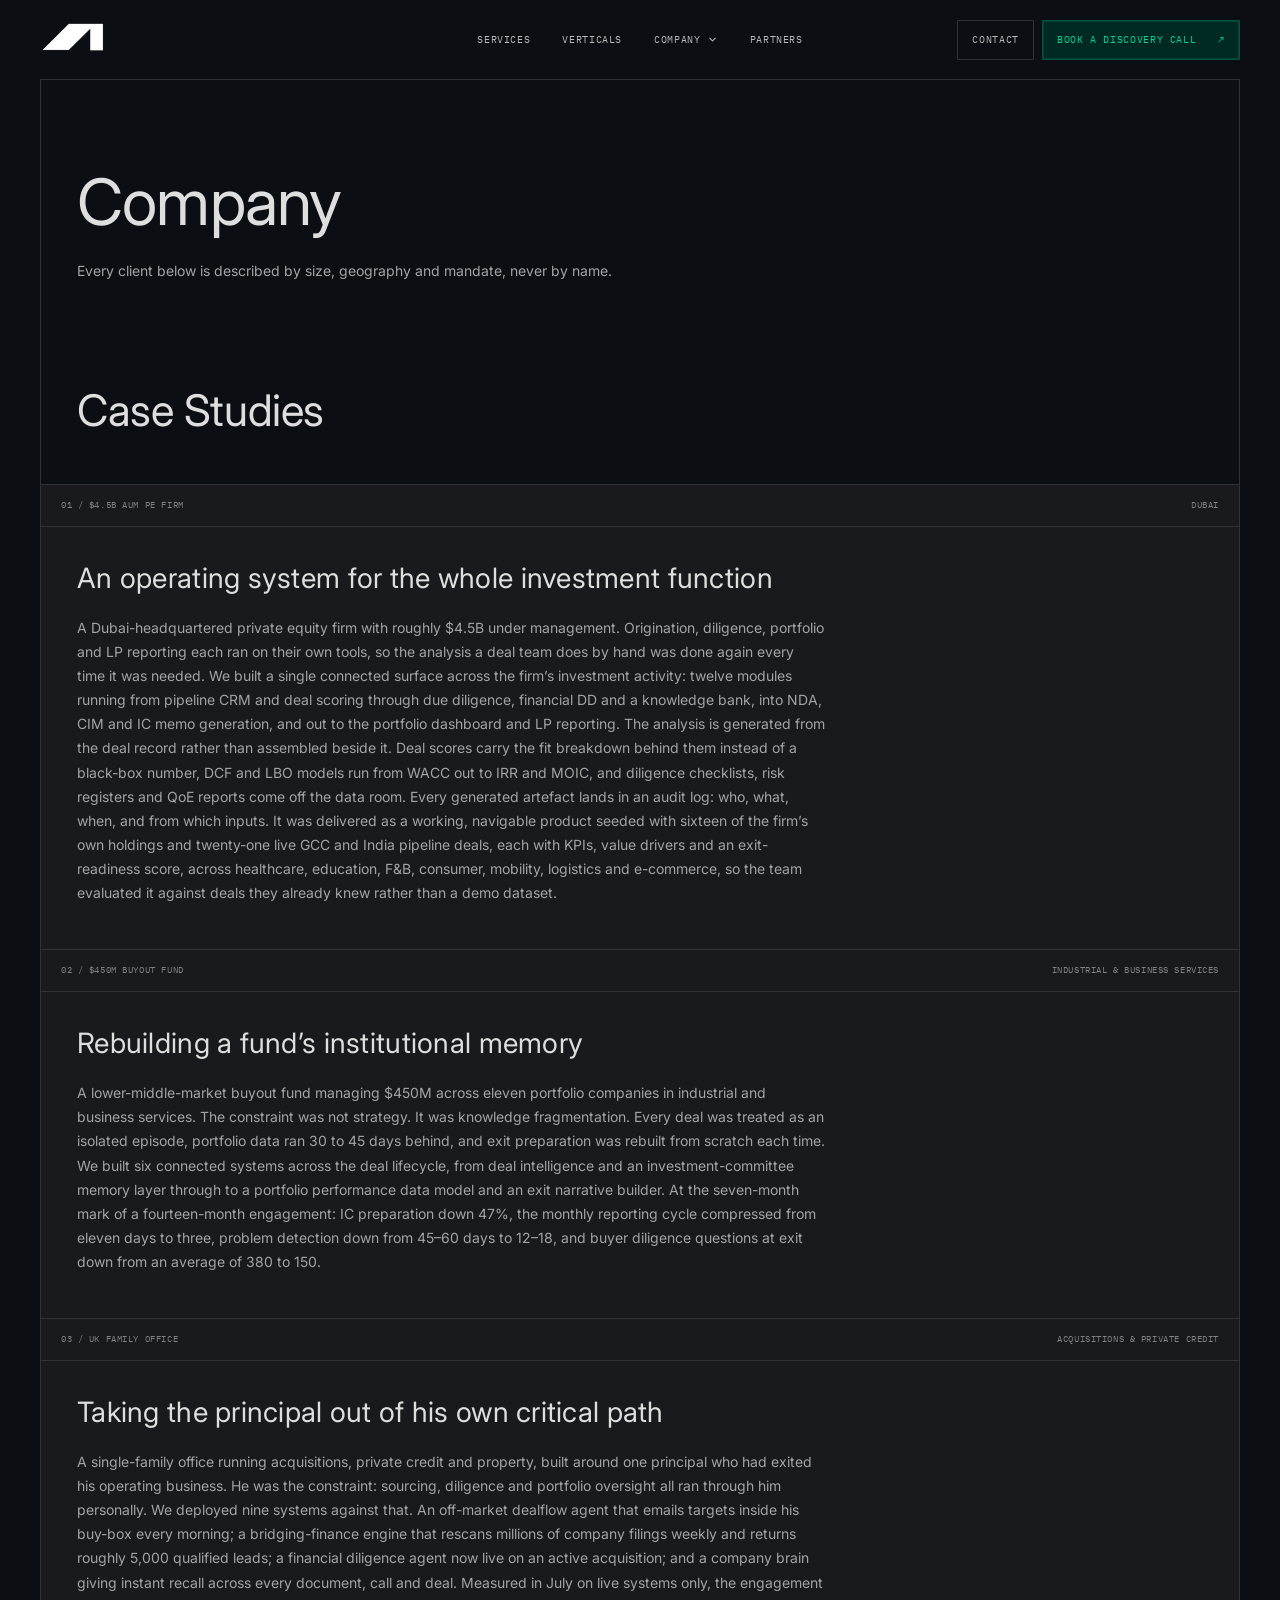
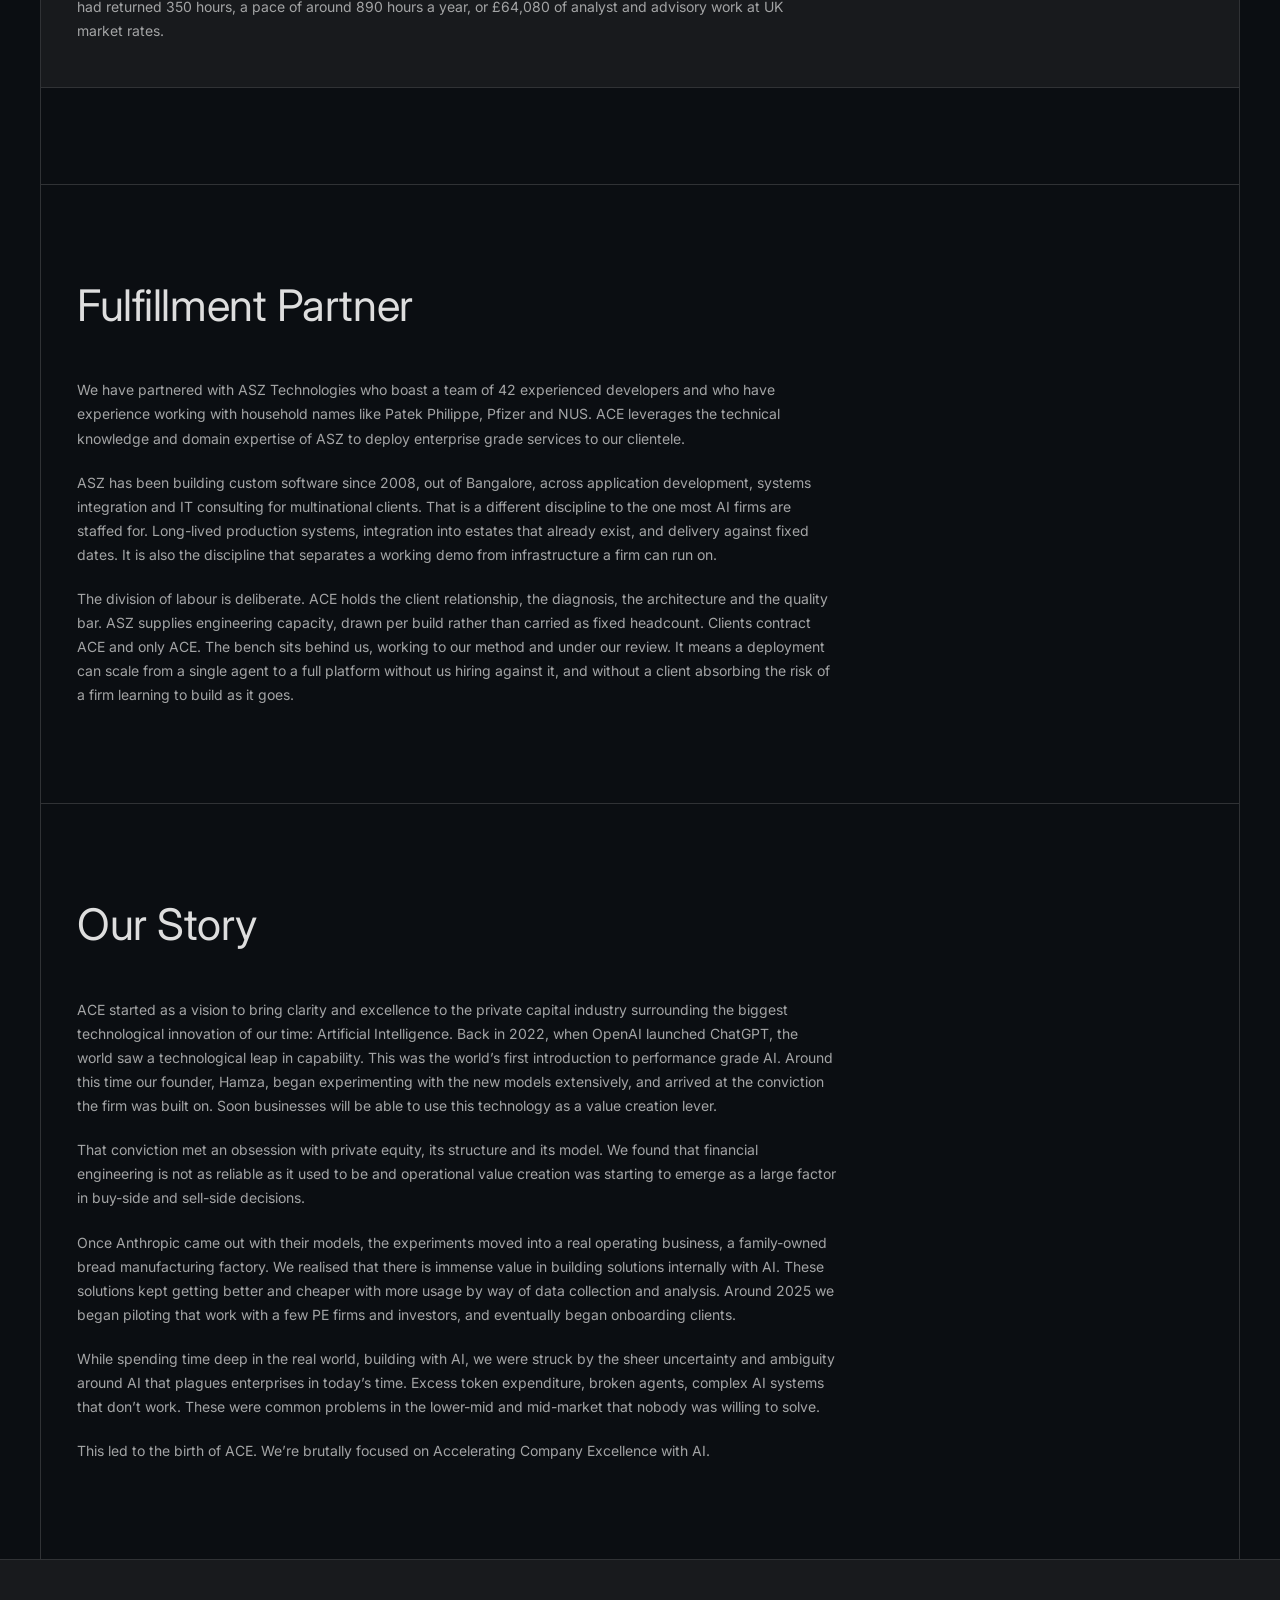
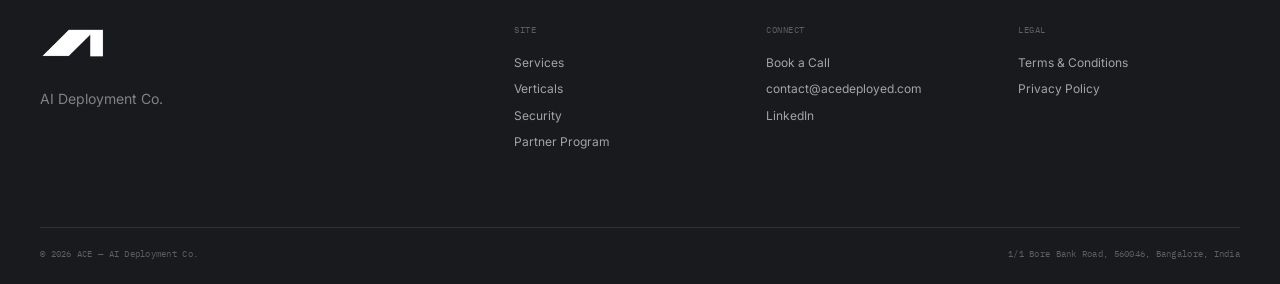
==== company.html @ 135fe87d "Bring Company, Partners and the legal pages onto this site The Company dropdown and the footer were " ====
<!doctype html>
<html lang="en">
<head>
  <meta charset="UTF-8"><meta name="viewport" content="width=device-width,initial-scale=1">
  <meta name="theme-color" content="#0b0e12">
  <meta name="description" content="Case studies, our fulfillment partner and the story behind ACE.">
  <link rel="canonical" href="https://ace-rebrand.vercel.app/company">
  <link rel="icon" href="assets/favicon.png" sizes="any" type="image/png">
  <link rel="apple-touch-icon" href="assets/apple-touch-icon.png">
  <meta property="og:type" content="website">
  <meta property="og:site_name" content="ACE">
  <meta property="og:url" content="https://ace-rebrand.vercel.app/company">
  <meta property="og:title" content="Company &mdash; ACE">
  <meta property="og:description" content="Case studies, our fulfillment partner and the story behind ACE.">
  <meta property="og:image" content="https://ace-rebrand.vercel.app/assets/og-cover.png">
  <meta property="og:image:width" content="1200"><meta property="og:image:height" content="630">
  <meta name="twitter:card" content="summary_large_image">
  <meta name="twitter:title" content="Company &mdash; ACE"><meta name="twitter:description" content="Case studies, our fulfillment partner and the story behind ACE.">
  <meta name="twitter:image" content="https://ace-rebrand.vercel.app/assets/og-cover.png">
  <title>Company &mdash; ACE</title>
  <link rel="preconnect" href="https://fonts.googleapis.com"><link rel="preconnect" href="https://fonts.gstatic.com" crossorigin>
  <link href="https://fonts.googleapis.com/css2?family=IBM+Plex+Mono:wght@400&amp;family=Inter:wght@400&amp;display=swap" rel="stylesheet">
  <link rel="stylesheet" href="styles.css"><script src="script.js" defer></script>
</head>
<body>
  <a class="skip-link" href="#main">Skip to content</a>
  <header class="site-header shell">
    <a class="brand" href="/" aria-label="ACE home"><img src="assets/ace-white-logomark.png" alt=""></a>
    <nav class="desktop-nav" aria-label="Primary navigation">
      <a href="/#services">Services</a>
      <a href="/#verticals">Verticals</a>
      <div class="nav-group">
        <a class="nav-trigger" href="company">Company <svg viewBox="0 0 24 24" fill="none" stroke="currentColor" stroke-width="2.2" stroke-linecap="round" stroke-linejoin="round" aria-hidden="true"><path d="m6 9 6 6 6-6"/></svg></a>
        <div class="nav-panel"><div class="nav-panel-inner">
          <a href="company#case-studies">Case Studies</a>
          <a href="company#fulfillment-partner">Fulfillment Partner</a>
          <a href="company#our-story">Our Story</a>
        </div></div>
      </div>
      <a href="partners">Partners</a>
    </nav>
    <div class="header-actions">
      <a class="button button-outline header-secondary" href="mailto:contact@acedeployed.com">Contact</a>
      <a class="button button-primary header-cta" href="https://cal.com/acedeployed/ace-discovery">Book a Discovery Call <span aria-hidden="true">&#8599;</span></a>
      <button class="menu-button" type="button" aria-expanded="false" aria-controls="mobile-menu"><span class="sr-only">Open menu</span><i></i><i></i></button>
    </div>
    <div class="mobile-menu" id="mobile-menu" hidden>
      <nav aria-label="Mobile navigation">
        <a href="/#services"><span>01</span>Services</a>
        <a href="/#verticals"><span>02</span>Verticals</a>
        <a href="company#case-studies"><span>03</span>Case Studies</a>
        <a href="partners"><span>04</span>Fulfillment Partner</a>
        <a href="company#our-story"><span>05</span>Our Story</a>
        <a href="partners"><span>06</span>Partners</a>
      </nav>
      <a class="button button-primary" href="https://cal.com/acedeployed/ace-discovery">Book a Discovery Call <span aria-hidden="true">&#8599;</span></a>
    </div>
  </header>

  <main id="main">
    <div class="page-head shell">
      <h1>Company</h1>
      <p>Every client below is described by size, geography and mandate, never by name.</p>
    </div>

    <section class="page-section shell" id="case-studies">
      <h2>Case Studies</h2>
      <article class="case">
        <div class="card-topline"><span>01 / $4.5B AUM PE FIRM</span><span>DUBAI</span></div>
        <div class="case-body"><h3>An operating system for the whole investment function</h3><p>A Dubai-headquartered private equity firm with roughly $4.5B under management. Origination, diligence, portfolio and LP reporting each ran on their own tools, so the analysis a deal team does by hand was done again every time it was needed. We built a single connected surface across the firm&rsquo;s investment activity: twelve modules running from pipeline CRM and deal scoring through due diligence, financial DD and a knowledge bank, into NDA, CIM and IC memo generation, and out to the portfolio dashboard and LP reporting. The analysis is generated from the deal record rather than assembled beside it. Deal scores carry the fit breakdown behind them instead of a black-box number, DCF and LBO models run from WACC out to IRR and MOIC, and diligence checklists, risk registers and QoE reports come off the data room. Every generated artefact lands in an audit log: who, what, when, and from which inputs. It was delivered as a working, navigable product seeded with sixteen of the firm&rsquo;s own holdings and twenty-one live GCC and India pipeline deals, each with KPIs, value drivers and an exit-readiness score, across healthcare, education, F&amp;B, consumer, mobility, logistics and e-commerce, so the team evaluated it against deals they already knew rather than a demo dataset.</p></div>
      </article>
      <article class="case">
        <div class="card-topline"><span>02 / $450M BUYOUT FUND</span><span>INDUSTRIAL &amp; BUSINESS SERVICES</span></div>
        <div class="case-body"><h3>Rebuilding a fund&rsquo;s institutional memory</h3><p>A lower-middle-market buyout fund managing $450M across eleven portfolio companies in industrial and business services. The constraint was not strategy. It was knowledge fragmentation. Every deal was treated as an isolated episode, portfolio data ran 30 to 45 days behind, and exit preparation was rebuilt from scratch each time. We built six connected systems across the deal lifecycle, from deal intelligence and an investment-committee memory layer through to a portfolio performance data model and an exit narrative builder. At the seven-month mark of a fourteen-month engagement: IC preparation down 47%, the monthly reporting cycle compressed from eleven days to three, problem detection down from 45&ndash;60 days to 12&ndash;18, and buyer diligence questions at exit down from an average of 380 to 150.</p></div>
      </article>
      <article class="case">
        <div class="card-topline"><span>03 / UK FAMILY OFFICE</span><span>ACQUISITIONS &amp; PRIVATE CREDIT</span></div>
        <div class="case-body"><h3>Taking the principal out of his own critical path</h3><p>A single-family office running acquisitions, private credit and property, built around one principal who had exited his operating business. He was the constraint: sourcing, diligence and portfolio oversight all ran through him personally. We deployed nine systems against that. An off-market dealflow agent that emails targets inside his buy-box every morning; a bridging-finance engine that rescans millions of company filings weekly and returns roughly 5,000 qualified leads; a financial diligence agent now live on an active acquisition; and a company brain giving instant recall across every document, call and deal. Measured in July on live systems only, the engagement had returned 350 hours, a pace of around 890 hours a year, or &pound;64,080 of analyst and advisory work at UK market rates.</p></div>
      </article>
    </section>

    <section class="page-section shell" id="fulfillment-partner">
      <h2>Fulfillment Partner</h2>
      <div class="prose"><p>We have partnered with ASZ Technologies who boast a team of 42 experienced developers and who have experience working with household names like Patek Philippe, Pfizer and NUS. ACE leverages the technical knowledge and domain expertise of ASZ to deploy enterprise grade services to our clientele.</p><p>ASZ has been building custom software since 2008, out of Bangalore, across application development, systems integration and IT consulting for multinational clients. That is a different discipline to the one most AI firms are staffed for. Long-lived production systems, integration into estates that already exist, and delivery against fixed dates. It is also the discipline that separates a working demo from infrastructure a firm can run on.</p><p>The division of labour is deliberate. ACE holds the client relationship, the diagnosis, the architecture and the quality bar. ASZ supplies engineering capacity, drawn per build rather than carried as fixed headcount. Clients contract ACE and only ACE. The bench sits behind us, working to our method and under our review. It means a deployment can scale from a single agent to a full platform without us hiring against it, and without a client absorbing the risk of a firm learning to build as it goes.</p></div>
    </section>

    <section class="page-section shell" id="our-story">
      <h2>Our Story</h2>
      <div class="prose"><p>ACE started as a vision to bring clarity and excellence to the private capital industry surrounding the biggest technological innovation of our time: Artificial Intelligence. Back in 2022, when OpenAI launched ChatGPT, the world saw a technological leap in capability. This was the world&rsquo;s first introduction to performance grade AI. Around this time our founder, Hamza, began experimenting with the new models extensively, and arrived at the conviction the firm was built on. Soon businesses will be able to use this technology as a value creation lever.</p><p>That conviction met an obsession with private equity, its structure and its model. We found that financial engineering is not as reliable as it used to be and operational value creation was starting to emerge as a large factor in buy-side and sell-side decisions.</p><p>Once Anthropic came out with their models, the experiments moved into a real operating business, a family-owned bread manufacturing factory. We realised that there is immense value in building solutions internally with AI. These solutions kept getting better and cheaper with more usage by way of data collection and analysis. Around 2025 we began piloting that work with a few PE firms and investors, and eventually began onboarding clients.</p><p>While spending time deep in the real world, building with AI, we were struck by the sheer uncertainty and ambiguity around AI that plagues enterprises in today&rsquo;s time. Excess token expenditure, broken agents, complex AI systems that don&rsquo;t work. These were common problems in the lower-mid and mid-market that nobody was willing to solve.</p><p>This led to the birth of ACE. We&rsquo;re brutally focused on Accelerating Company Excellence with AI.</p></div>
    </section>

  </main>

  <footer class="site-footer" id="company"><div class="footer-inner shell">
    <div class="footer-brand"><a class="brand" href="/" aria-label="ACE home"><img src="assets/ace-white-logomark.png" alt=""></a><p>AI Deployment Co.</p></div>
    <div class="footer-column"><p>Site</p><a href="/#services">Services</a><a href="/#verticals">Verticals</a><a href="/#security">Security</a><a href="partners">Partner Program</a></div>
    <div class="footer-column"><p>Connect</p><a href="https://cal.com/acedeployed/ace-discovery">Book a Call</a><a href="mailto:contact@acedeployed.com">contact@acedeployed.com</a><!-- TODO: swap for the ACE company LinkedIn page when Hamza supplies it. Currently the founder profile. --><a href="https://www.linkedin.com/in/hamzavc">LinkedIn</a></div>
    <div class="footer-column"><p>Legal</p><a href="terms">Terms &amp; Conditions</a><a href="privacy">Privacy Policy</a></div>
    <div class="footer-meta"><span>© 2026 ACE — AI Deployment Co.</span><span>1/1 Bore Bank Road, 560046, Bangalore, India</span></div>
  </div></footer>
</body>
</html>
---- styles.css ----
:root{--void:#0b0e12;--carbon:#181a1d;--graphite:#1f2124;--slate:#303235;--fog:#5d5e61;--steel:#818284;--ash:#a3a4a5;--silver:#bababb;--bone:#dedede;--green:#00d892;--teal:#002923;--emerald:#005441;--mono:"IBM Plex Mono",ui-monospace,SFMono-Regular,Menlo,Consolas,monospace;--sans:"Inter",Helvetica,Arial,sans-serif;--shell:min(1200px,calc(100vw - 64px))}
*{box-sizing:border-box}html{scroll-behavior:smooth;background:var(--void)}body{margin:0;overflow-x:clip;background:var(--void);color:var(--bone);font-family:var(--sans);font-size:14px;font-weight:400;line-height:1.38;-webkit-font-smoothing:antialiased}body.menu-open{overflow:hidden}a{color:inherit;text-decoration:none}button{color:inherit;font:inherit}img{display:block;max-width:100%}.shell{width:var(--shell);margin-inline:auto}.sr-only{position:absolute;width:1px;height:1px;padding:0;overflow:hidden;clip:rect(0,0,0,0);white-space:nowrap;border:0}.skip-link{position:fixed;top:12px;left:12px;z-index:100;padding:10px 14px;background:var(--green);color:var(--void);font-family:var(--mono);transform:translateY(-150%)}.skip-link:focus{transform:translateY(0)}:focus-visible{outline:1px solid var(--green);outline-offset:4px}
.site-header{position:relative;z-index:20;display:grid;min-height:80px;grid-template-columns:1fr auto 1fr;align-items:center;border-bottom:1px solid var(--slate)}.brand{display:inline-flex;width:fit-content;align-items:center;justify-self:start}.brand img{width:70px;height:auto}.desktop-nav{display:flex;align-items:center;gap:32px;color:var(--silver);font-family:var(--mono);font-size:10px;letter-spacing:.064em;text-transform:uppercase}.desktop-nav a{padding:8px 0;transition:color 160ms linear}.desktop-nav a:hover{color:var(--green)}.header-actions{display:flex;justify-content:flex-end;gap:8px}.button{display:inline-flex;min-height:40px;width:fit-content;align-items:center;justify-content:space-between;gap:22px;padding:10px 14px;border:1px solid var(--slate);border-radius:1px;font-family:var(--mono);font-size:10px;line-height:1.6;letter-spacing:.064em;text-transform:uppercase;transition:background-color 160ms linear,border-color 160ms linear,color 160ms linear}.button-primary{border-color:var(--emerald);background:var(--teal);color:var(--green);box-shadow:inset 0 0 0 1px rgb(0 216 146 / 15%)}.button-primary:hover{border-color:var(--green);background:var(--emerald)}.button-outline{background:transparent;color:var(--silver)}.button-outline:hover{border-color:var(--ash);color:var(--bone)}.menu-button,.mobile-menu{display:none}.nav-group{position:relative}.nav-trigger{display:inline-flex;align-items:center;gap:6px}.nav-trigger svg{width:11px;height:11px;transition:transform 200ms linear}.nav-group:hover .nav-trigger svg,.nav-group:focus-within .nav-trigger svg{transform:rotate(180deg)}.nav-panel{position:absolute;z-index:50;top:100%;left:50%;padding-top:14px;visibility:hidden;opacity:0;transform:translateX(-50%);transition:opacity 160ms linear,visibility 160ms linear}.nav-group:hover .nav-panel,.nav-group:focus-within .nav-panel{visibility:visible;opacity:1}.nav-panel-inner{display:flex;min-width:196px;flex-direction:column;padding:5px;border:1px solid var(--slate);border-radius:1px;background:var(--carbon)}.nav-panel-inner a{padding:9px 11px;border-radius:1px;white-space:nowrap;transition:background-color 160ms linear,color 160ms linear}.nav-panel-inner a:hover{background:var(--graphite);color:var(--green)}
.hero{position:relative;display:flex;min-height:680px;align-items:flex-end;overflow:hidden;border-right:1px solid var(--slate);border-left:1px solid var(--slate)}.hero-ascii{position:absolute;z-index:0;inset:0;display:block;width:100%;height:100%;pointer-events:none}
.hero-copy{position:relative;z-index:1;width:100%;padding:88px 36px 72px}.eyebrow{display:flex;align-items:center;gap:10px;margin:0 0 22px;color:var(--steel);font-family:var(--mono);font-size:10px;line-height:1.6;letter-spacing:.064em;text-transform:uppercase}.eyebrow>span{color:var(--green)}h1,h2,h3{font-weight:400}.hero h1{max-width:760px;margin:0;font-size:clamp(42px,6.1vw,74px);line-height:1.05;letter-spacing:-.012em}.hero-copy>p:not(.eyebrow){max-width:620px;margin:25px 0 0;color:var(--ash);font-size:14px}.hero-actions{display:flex;align-items:center;gap:25px;margin-top:28px}.text-link{color:var(--silver);font-family:var(--mono);font-size:10px;letter-spacing:.064em;text-transform:uppercase}.text-link:hover{color:var(--green)}
.section{padding-block:128px;border-right:1px solid var(--slate);border-left:1px solid var(--slate)}.section-intro{padding:0 36px 64px}.section-intro h2{max-width:760px;margin:0;font-size:clamp(36px,4.2vw,52px);line-height:1.12;letter-spacing:-.01em}.service-grid{display:grid;grid-template-columns:1fr 1fr;border-top:1px solid var(--slate);border-bottom:1px solid var(--slate)}.service-card{min-width:0;background:var(--carbon);transition:background 180ms linear}.service-card:hover{background:var(--graphite)}.service-card+.service-card{border-left:1px solid var(--slate)}.card-topline,.console-head,.console-foot{display:flex;min-height:42px;align-items:center;justify-content:space-between;padding:0 20px;border-bottom:1px solid var(--slate);color:var(--steel);font-family:var(--mono);font-size:9px;letter-spacing:.064em}.state{display:flex;align-items:center;gap:8px;color:var(--green)}.state i{width:5px;height:5px;border-radius:50%;background:var(--green)}.card-diagram{position:relative;height:330px;overflow:hidden;border-bottom:1px solid var(--slate);background-image:radial-gradient(circle,rgb(129 130 132 / 25%) 1px,transparent 1px);background-size:16px 16px}.advisory-diagram .ring{position:absolute;top:50%;left:50%;border:1px solid var(--slate);border-radius:50%;transform:translate(-50%,-50%)}.ring-a{width:260px;height:260px}.ring-b{width:180px;height:180px}.ring-c{width:100px;height:100px;border-color:var(--emerald)!important}.core{position:absolute;top:50%;left:50%;display:grid;width:54px;height:54px;place-items:center;border:1px solid var(--green);background:var(--teal);color:var(--green);font-family:var(--mono);font-size:10px;font-weight:400;transform:translate(-50%,-50%)}.diagram-label{position:absolute;padding:5px 7px;border:1px solid var(--slate);background:var(--void);color:var(--ash);font-family:var(--mono);font-size:8px}.label-a{top:20%;left:20%}.label-b{top:48%;right:12%}.label-c{bottom:16%;left:27%}.deployment-diagram{display:flex;flex-direction:column;justify-content:center;padding:36px}.deploy-row{display:grid;min-height:56px;grid-template-columns:auto 1fr auto;gap:14px;align-items:center;border-bottom:1px solid var(--slate);color:var(--silver);font-family:var(--mono);font-size:9px}.deploy-row i{height:1px;background:repeating-linear-gradient(90deg,var(--fog) 0 4px,transparent 4px 8px)}.deploy-row b{color:var(--green);font-weight:400}.deploy-log{display:flex;justify-content:space-between;margin-top:24px;padding:11px;border:1px solid var(--emerald);background:var(--teal);color:var(--green);font-family:var(--mono);font-size:8px}.card-copy{min-height:240px;padding:32px 36px 42px}.card-copy h3{margin:0 0 20px;font-size:25px;line-height:1.28;letter-spacing:.02em}.card-copy p{max-width:460px;margin:0;color:var(--ash)}
.verticals{border-top:1px solid transparent;background:var(--void)}.verticals-layout{display:grid;grid-template-columns:1fr 1fr;border-top:1px solid var(--slate);border-bottom:1px solid var(--slate)}.verticals-copy{padding:48px 36px;border-right:1px solid var(--slate);background:var(--carbon)}.verticals-copy p{max-width:500px;margin:0 0 26px;color:var(--ash)}.verticals-copy .lead{color:var(--bone);font-size:20px;line-height:1.3;letter-spacing:.014em}.vertical-list{margin:0;padding:0;list-style:none}.vertical-list li{display:grid;min-height:74px;grid-template-columns:46px 1fr auto;align-items:center;padding:0 24px;border-bottom:1px solid var(--slate)}.vertical-list li:last-child{border-bottom:0}.vertical-list span,.vertical-list i{color:var(--fog);font-family:var(--mono);font-size:9px;font-style:normal}.vertical-list b{font-size:14px;font-weight:400}.vertical-list i{color:var(--green)}
.security{background:var(--carbon)}.security-console{margin:0 36px;border:1px solid var(--slate);background:var(--void)}.console-head{color:var(--silver)}.assurance-grid{display:grid;grid-template-columns:repeat(3,1fr)}.assurance-grid article{min-height:280px;padding:28px 24px;border-right:1px solid var(--slate)}.assurance-grid article:last-child{border-right:0}.assurance-grid article>span{color:var(--fog);font-family:var(--mono);font-size:9px}.assurance-grid h3{margin:70px 0 16px;font-size:20px;line-height:1.3}.assurance-grid p{min-height:58px;margin:0;color:var(--steel)}.assurance-grid b{display:flex;align-items:center;gap:8px;margin-top:28px;color:var(--green);font-family:var(--mono);font-size:9px;font-weight:400;letter-spacing:.064em}.assurance-grid b i{width:5px;height:5px;border-radius:50%;background:var(--green)}.console-foot{border-top:1px solid var(--slate);border-bottom:0}.console-foot span:nth-child(-n+2){color:var(--green)}
.cta-section{display:grid;min-height:430px;place-items:center;align-content:center;border:1px solid var(--slate);border-bottom:0;text-align:center;background-image:radial-gradient(circle,rgb(129 130 132 / 22%) 1px,transparent 1px);background-size:20px 20px}.cta-section .eyebrow{margin-bottom:22px}.cta-section h2{margin:0 0 36px;font-size:clamp(42px,5vw,65px);line-height:1.1}.site-footer{border-top:1px solid var(--slate);background:var(--carbon)}.footer-inner{display:grid;grid-template-columns:2fr repeat(3,1fr);gap:30px;padding-block:64px 24px}.footer-brand p{margin:18px 0 0;color:var(--steel)}.footer-column{display:flex;flex-direction:column;gap:10px}.footer-column p{margin:0 0 8px;color:var(--fog);font-family:var(--mono);font-size:9px;letter-spacing:.064em;text-transform:uppercase}.footer-column a{width:fit-content;color:var(--ash);font-size:12px}.footer-column a:hover{color:var(--green)}.footer-meta{display:flex;grid-column:1/-1;justify-content:space-between;margin-top:46px;padding-top:20px;border-top:1px solid var(--slate);color:var(--fog);font-family:var(--mono);font-size:9px;letter-spacing:.03em}
.reveal{opacity:0;transform:translateY(14px);transition:opacity 700ms cubic-bezier(.2,.7,.2,1),transform 700ms cubic-bezier(.2,.7,.2,1)}.reveal.is-visible{opacity:1;transform:translateY(0)}@keyframes path-travel{from{top:-60px}to{top:100%}}

/* Inner pages — company, partners, legal. Same Oxide chrome as the home page. */
.page-head{padding:88px 36px 56px;border-right:1px solid var(--slate);border-left:1px solid var(--slate)}.page-head+.page-section{padding-top:48px}.page-head h1{max-width:820px;margin:0;font-size:clamp(40px,5.4vw,64px);line-height:1.06;letter-spacing:-.012em}.page-head p{max-width:640px;margin:24px 0 0;color:var(--ash);font-size:14px;line-height:1.6}.page-section{padding-block:96px;border-right:1px solid var(--slate);border-left:1px solid var(--slate)}.page-section+.page-section{border-top:1px solid var(--slate)}.page-section>h2{max-width:760px;margin:0 36px 48px;font-size:clamp(30px,3.4vw,44px);line-height:1.14;letter-spacing:-.01em}.prose{max-width:760px;margin:0 36px}.prose p{margin:0 0 20px;color:var(--ash);font-size:14px;line-height:1.72}.prose p:last-child{margin-bottom:0}.prose strong{color:var(--bone);font-weight:400}.case{border-top:1px solid var(--slate);background:var(--carbon)}.case:last-of-type{border-bottom:1px solid var(--slate)}.case-body{max-width:820px;padding:34px 36px 44px}.case-body h3{margin:0 0 20px;font-size:clamp(22px,2.4vw,28px);line-height:1.26;letter-spacing:.01em}.case-body p{margin:0;color:var(--ash);font-size:14px;line-height:1.72}.legal{display:grid;grid-template-columns:236px 1fr;gap:56px;padding:0 36px 96px;border-right:1px solid var(--slate);border-left:1px solid var(--slate)}.legal-toc{position:sticky;top:28px;align-self:start;max-height:calc(100vh - 56px);overflow-y:auto}.legal-toc p{margin:0 0 14px;color:var(--fog);font-family:var(--mono);font-size:9px;letter-spacing:.064em;text-transform:uppercase}.legal-toc a{display:block;padding:5px 0;color:var(--steel);font-size:12px;line-height:1.45;transition:color 160ms linear}.legal-toc a:hover{color:var(--green)}.legal-doc{max-width:760px;min-width:0}.legal-doc section{padding-bottom:40px}.legal-doc section+section{padding-top:40px;border-top:1px solid var(--slate)}.legal-doc h2{display:flex;gap:14px;margin:0 0 18px;font-size:21px;line-height:1.3;letter-spacing:.01em}.legal-doc h2 span{flex:none;color:var(--green);font-family:var(--mono);font-size:11px;line-height:1.9;letter-spacing:.064em}.legal-doc p{margin:0 0 16px;color:var(--ash);font-size:14px;line-height:1.72}.legal-doc p:last-child{margin-bottom:0}.legal-doc ul{margin:0 0 16px;padding-left:18px;color:var(--ash);font-size:14px;line-height:1.72}.legal-doc li{margin-bottom:8px}.legal-doc a{color:var(--green)}.legal-doc a:hover{text-decoration:underline}.legal-meta{display:flex;flex-wrap:wrap;gap:10px 26px;margin:0 auto 56px;padding:14px 36px;border:1px solid var(--slate);border-width:1px;color:var(--fog);font-family:var(--mono);font-size:9px;letter-spacing:.064em;text-transform:uppercase}
@media(max-width:900px){.page-head{padding:56px 20px 40px}.page-section{padding-block:64px}.page-section>h2{margin:0 20px 32px}.prose{margin-inline:20px}.legal-meta{padding-inline:20px}.case-body{padding:28px 20px 36px}.legal{grid-template-columns:1fr;gap:32px;padding:0 20px 64px}.legal-toc{position:static;max-height:none;padding-bottom:24px;border-bottom:1px solid var(--slate)}.legal-toc a{display:inline-block;margin-right:18px}.hero{min-height:560px}.hero-copy{padding:80px 20px 56px}:root{--shell:min(100%,calc(100vw - 32px))}.site-header{min-height:68px;grid-template-columns:1fr auto}.desktop-nav,.header-secondary,.header-cta{display:none}.menu-button{display:flex;width:42px;height:38px;flex-direction:column;align-items:center;justify-content:center;gap:6px;border:1px solid var(--slate);border-radius:1px;background:transparent}.menu-button i{width:16px;height:1px;background:var(--bone);transition:transform 180ms linear}.menu-button[aria-expanded=true] i:first-of-type{transform:translateY(3.5px) rotate(45deg)}.menu-button[aria-expanded=true] i:last-of-type{transform:translateY(-3.5px) rotate(-45deg)}.mobile-menu{position:fixed;z-index:10;inset:68px 0 0;padding:38px 24px;background:var(--void)}.mobile-menu:not([hidden]){display:flex;flex-direction:column;justify-content:space-between}.mobile-menu nav{display:flex;flex-direction:column}.mobile-menu nav a{display:grid;min-height:66px;grid-template-columns:38px 1fr;align-items:center;border-bottom:1px solid var(--slate);font-size:20px}.mobile-menu nav span{color:var(--green);font-family:var(--mono);font-size:9px}.brand img{width:62px}.section{padding-block:88px}.section-intro{padding:0 20px 44px}.service-grid,.verticals-layout{grid-template-columns:1fr}.service-card+.service-card{border-top:1px solid var(--slate);border-left:0}.verticals-copy{padding:36px 20px;border-right:0;border-bottom:1px solid var(--slate)}.security-console{margin:0 20px}.assurance-grid{grid-template-columns:1fr}.assurance-grid article{min-height:auto;border-right:0;border-bottom:1px solid var(--slate)}.assurance-grid article:last-child{border-bottom:0}.assurance-grid h3{margin-top:36px}.assurance-grid p{min-height:0}.console-foot{flex-wrap:wrap;gap:8px 20px;padding-block:12px}.footer-inner{grid-template-columns:1fr 1fr}.footer-brand{grid-column:1/-1;margin-bottom:24px}}
@media(max-width:560px){.page-head{padding:52px 14px 40px}.page-section>h2{margin:0 14px 26px}.prose{margin-inline:14px}.legal-meta{padding-inline:14px}.case-body{padding:24px 14px 30px}.legal{padding:0 14px 52px}.hero{min-height:520px}.hero-copy{padding:72px 14px 48px}.hero h1{font-size:clamp(39px,12vw,50px);line-height:1.06}:root{--shell:calc(100vw - 20px)}.site-header{width:calc(100vw - 32px)}.hero-actions{align-items:flex-start;flex-direction:column;gap:18px}.card-diagram{height:280px}.deployment-diagram{padding:20px 14px}.deploy-row{gap:8px;font-size:7px}.deploy-log{font-size:7px}.card-copy{min-height:0;padding:28px 20px 36px}.vertical-list li{grid-template-columns:32px 1fr;padding:0 14px}.vertical-list i{display:none}.security-console{margin-inline:10px}.cta-section{min-height:370px;padding:40px 18px}.footer-inner{grid-template-columns:1fr;padding-inline:10px}.footer-brand{grid-column:auto}.footer-meta{align-items:flex-start;flex-direction:column;gap:10px}}
@media(prefers-reduced-motion:reduce){html{scroll-behavior:auto}*,*:before,*:after{animation-duration:.01ms!important;animation-iteration-count:1!important;transition-duration:.01ms!important}.reveal{opacity:1;transform:none}}
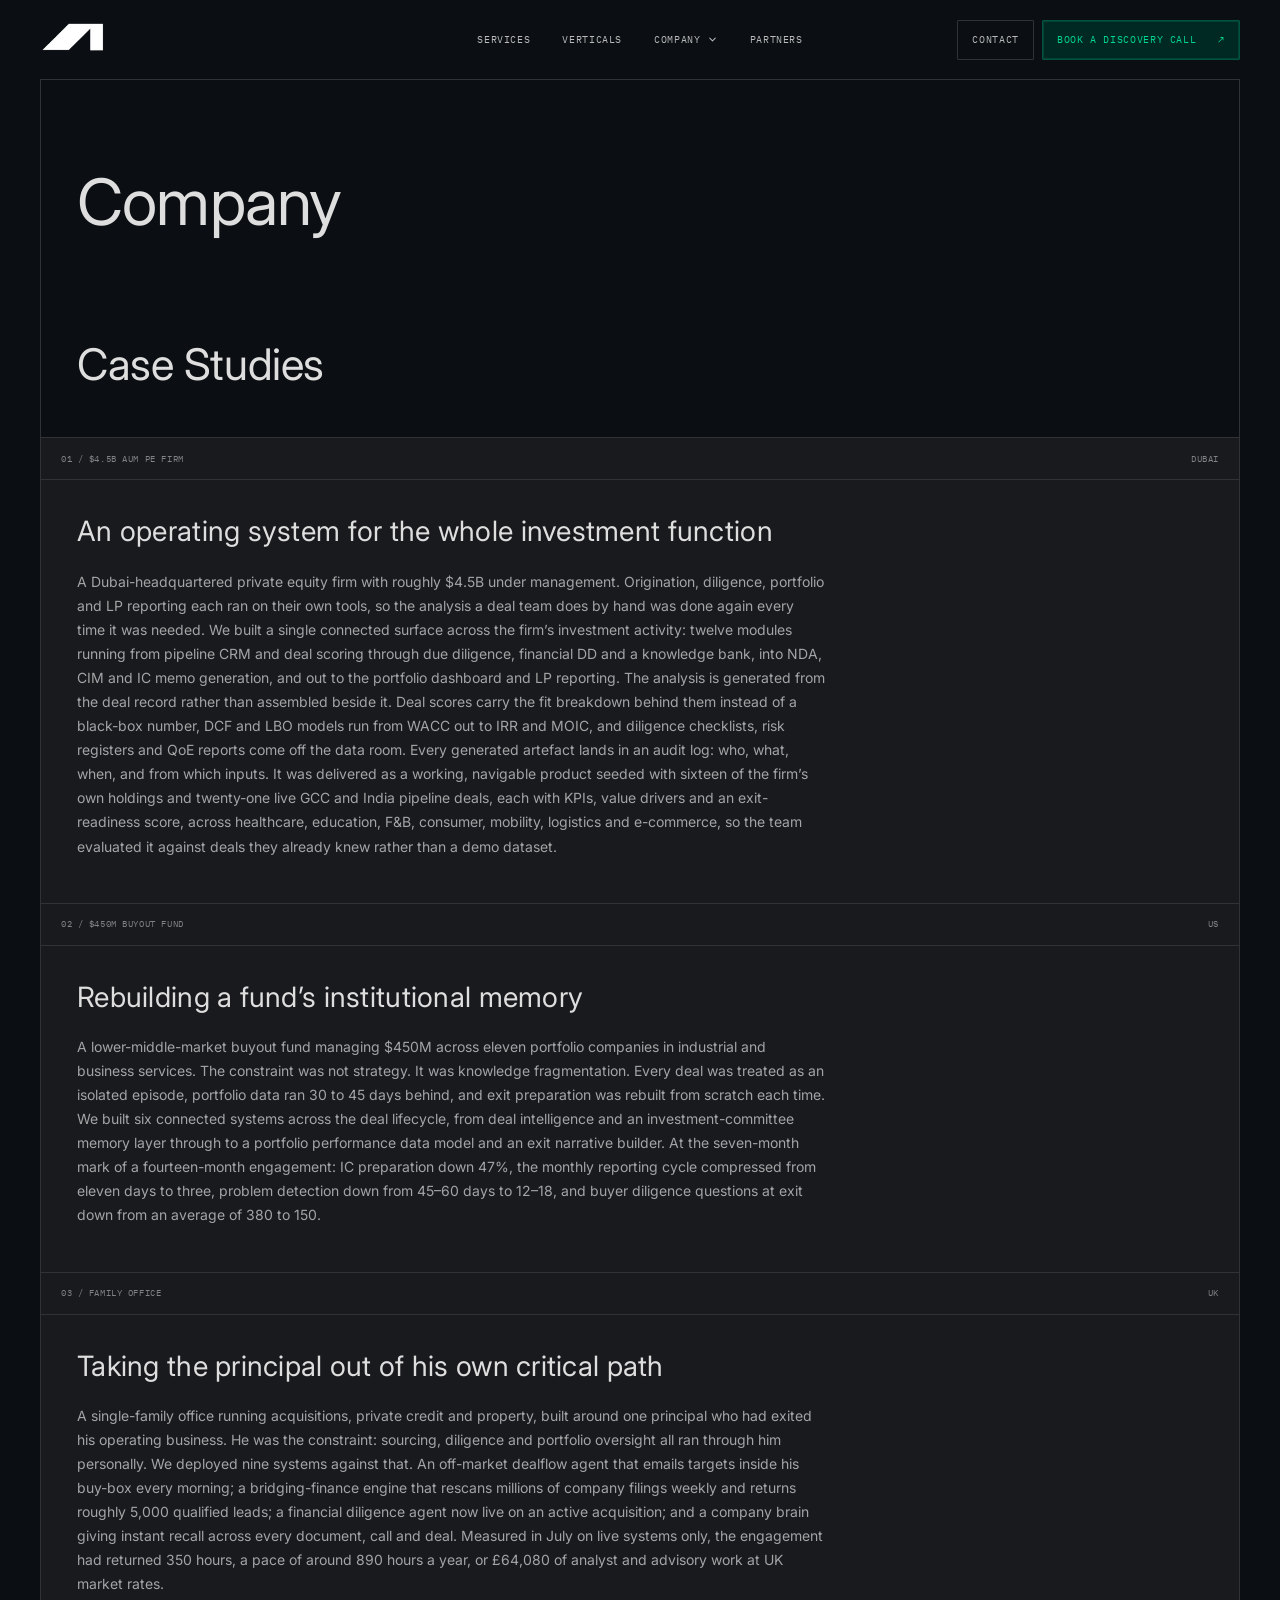
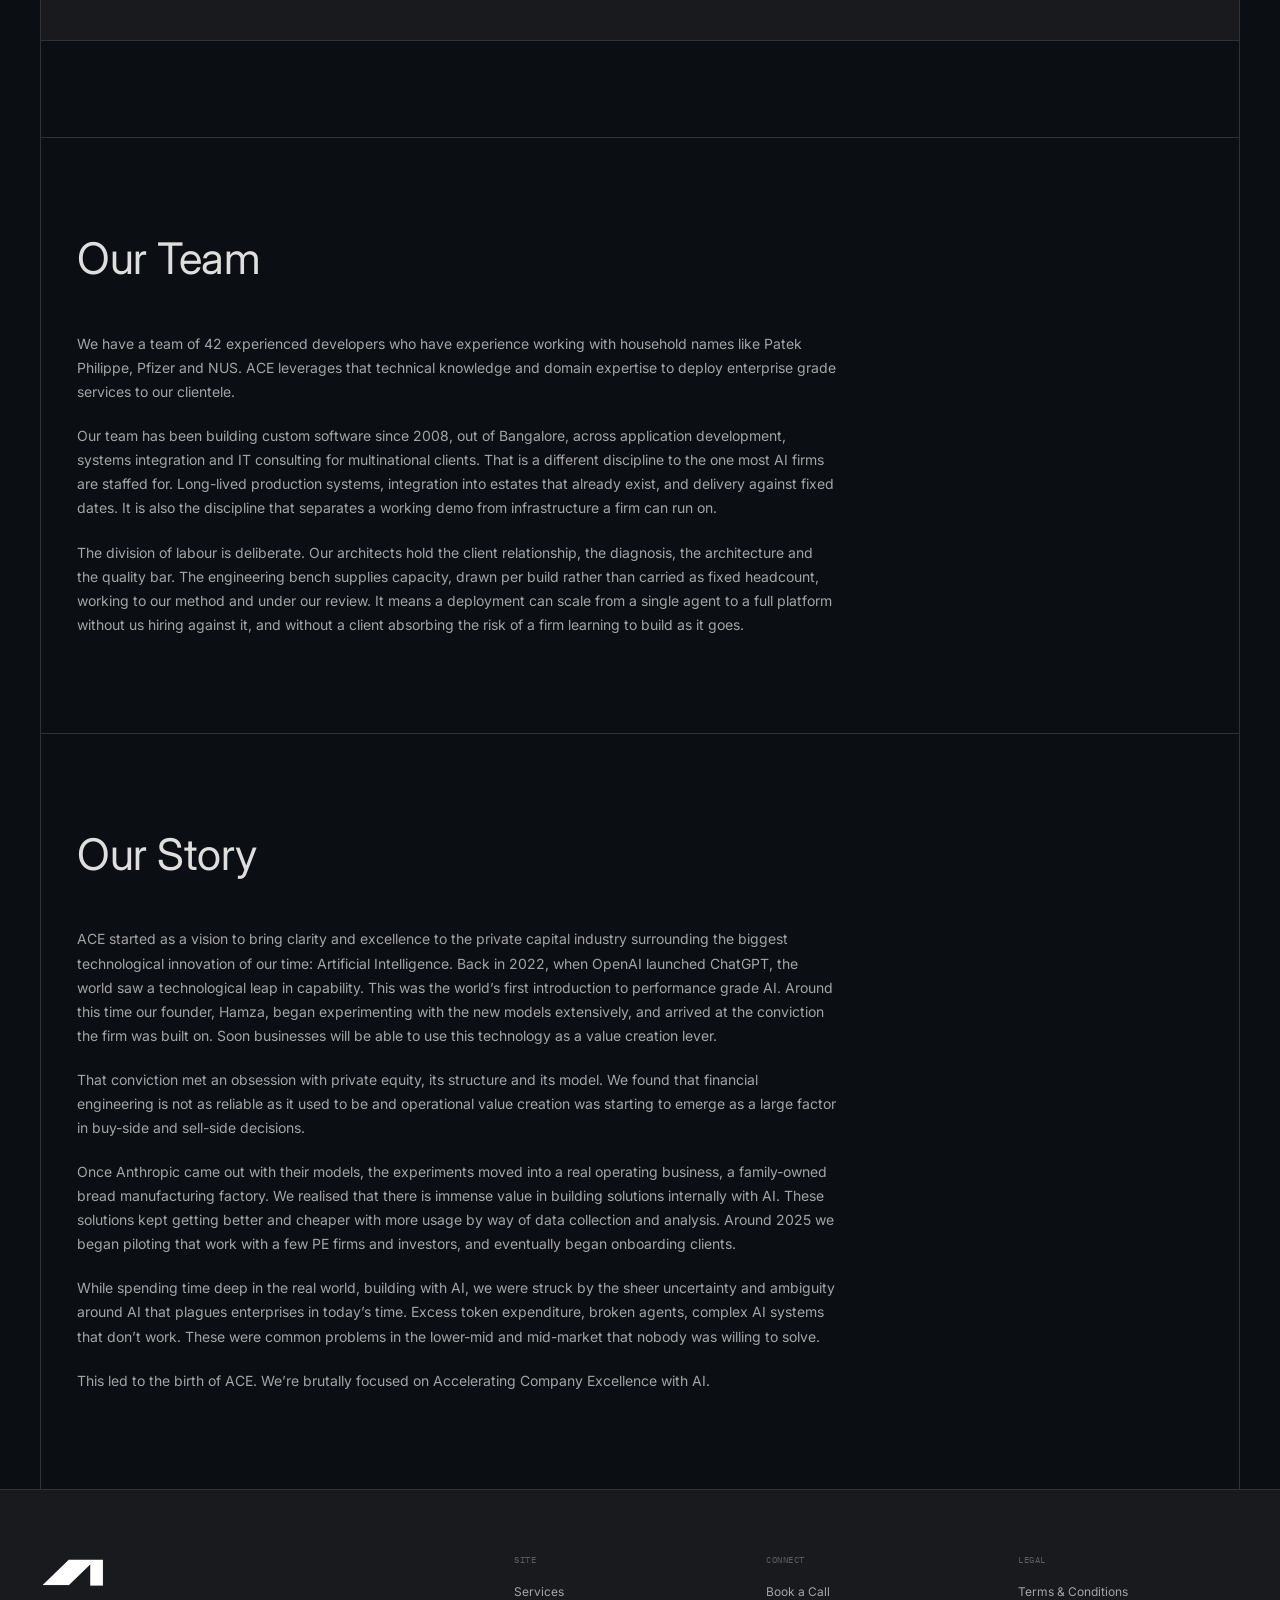
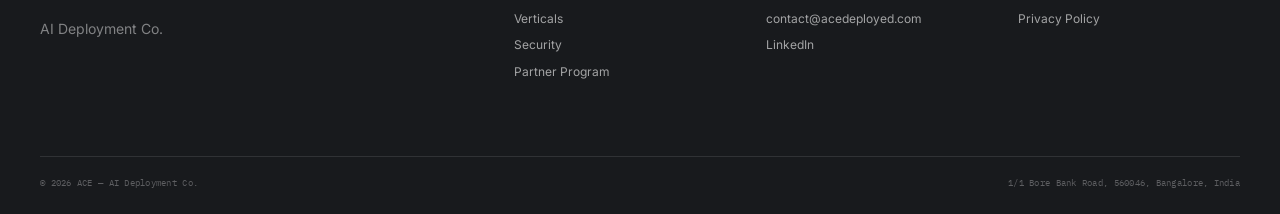
==== commit 27357587: "Rebuild the hero as a four-panel stage rail The faded ASCII canvas read as texture rather than as a " ====
--- a/company.html
+++ b/company.html
@@ -3,7 +3,7 @@
 <head>
   <meta charset="UTF-8"><meta name="viewport" content="width=device-width,initial-scale=1">
   <meta name="theme-color" content="#0b0e12">
-  <meta name="description" content="Case studies, our fulfillment partner and the story behind ACE.">
+  <meta name="description" content="Case studies, our team and the story behind ACE.">
   <link rel="canonical" href="https://ace-rebrand.vercel.app/company">
   <link rel="icon" href="assets/favicon.png" sizes="any" type="image/png">
   <link rel="apple-touch-icon" href="assets/apple-touch-icon.png">
@@ -11,11 +11,11 @@
   <meta property="og:site_name" content="ACE">
   <meta property="og:url" content="https://ace-rebrand.vercel.app/company">
   <meta property="og:title" content="Company &mdash; ACE">
-  <meta property="og:description" content="Case studies, our fulfillment partner and the story behind ACE.">
+  <meta property="og:description" content="Case studies, our team and the story behind ACE.">
   <meta property="og:image" content="https://ace-rebrand.vercel.app/assets/og-cover.png">
   <meta property="og:image:width" content="1200"><meta property="og:image:height" content="630">
   <meta name="twitter:card" content="summary_large_image">
-  <meta name="twitter:title" content="Company &mdash; ACE"><meta name="twitter:description" content="Case studies, our fulfillment partner and the story behind ACE.">
+  <meta name="twitter:title" content="Company &mdash; ACE"><meta name="twitter:description" content="Case studies, our team and the story behind ACE.">
   <meta name="twitter:image" content="https://ace-rebrand.vercel.app/assets/og-cover.png">
   <title>Company &mdash; ACE</title>
   <link rel="preconnect" href="https://fonts.googleapis.com"><link rel="preconnect" href="https://fonts.gstatic.com" crossorigin>
@@ -33,7 +33,7 @@
         <a class="nav-trigger" href="company">Company <svg viewBox="0 0 24 24" fill="none" stroke="currentColor" stroke-width="2.2" stroke-linecap="round" stroke-linejoin="round" aria-hidden="true"><path d="m6 9 6 6 6-6"/></svg></a>
         <div class="nav-panel"><div class="nav-panel-inner">
           <a href="company#case-studies">Case Studies</a>
-          <a href="company#fulfillment-partner">Fulfillment Partner</a>
+          <a href="company#our-team">Our Team</a>
           <a href="company#our-story">Our Story</a>
         </div></div>
       </div>
@@ -49,7 +49,7 @@
         <a href="/#services"><span>01</span>Services</a>
         <a href="/#verticals"><span>02</span>Verticals</a>
         <a href="company#case-studies"><span>03</span>Case Studies</a>
-        <a href="partners"><span>04</span>Fulfillment Partner</a>
+        <a href="company#our-team"><span>04</span>Our Team</a>
         <a href="company#our-story"><span>05</span>Our Story</a>
         <a href="partners"><span>06</span>Partners</a>
       </nav>
@@ -60,7 +60,6 @@
   <main id="main">
     <div class="page-head shell">
       <h1>Company</h1>
-      <p>Every client below is described by size, geography and mandate, never by name.</p>
     </div>
 
     <section class="page-section shell" id="case-studies">
@@ -70,18 +69,18 @@
         <div class="case-body"><h3>An operating system for the whole investment function</h3><p>A Dubai-headquartered private equity firm with roughly $4.5B under management. Origination, diligence, portfolio and LP reporting each ran on their own tools, so the analysis a deal team does by hand was done again every time it was needed. We built a single connected surface across the firm&rsquo;s investment activity: twelve modules running from pipeline CRM and deal scoring through due diligence, financial DD and a knowledge bank, into NDA, CIM and IC memo generation, and out to the portfolio dashboard and LP reporting. The analysis is generated from the deal record rather than assembled beside it. Deal scores carry the fit breakdown behind them instead of a black-box number, DCF and LBO models run from WACC out to IRR and MOIC, and diligence checklists, risk registers and QoE reports come off the data room. Every generated artefact lands in an audit log: who, what, when, and from which inputs. It was delivered as a working, navigable product seeded with sixteen of the firm&rsquo;s own holdings and twenty-one live GCC and India pipeline deals, each with KPIs, value drivers and an exit-readiness score, across healthcare, education, F&amp;B, consumer, mobility, logistics and e-commerce, so the team evaluated it against deals they already knew rather than a demo dataset.</p></div>
       </article>
       <article class="case">
-        <div class="card-topline"><span>02 / $450M BUYOUT FUND</span><span>INDUSTRIAL &amp; BUSINESS SERVICES</span></div>
+        <div class="card-topline"><span>02 / $450M BUYOUT FUND</span><span>US</span></div>
         <div class="case-body"><h3>Rebuilding a fund&rsquo;s institutional memory</h3><p>A lower-middle-market buyout fund managing $450M across eleven portfolio companies in industrial and business services. The constraint was not strategy. It was knowledge fragmentation. Every deal was treated as an isolated episode, portfolio data ran 30 to 45 days behind, and exit preparation was rebuilt from scratch each time. We built six connected systems across the deal lifecycle, from deal intelligence and an investment-committee memory layer through to a portfolio performance data model and an exit narrative builder. At the seven-month mark of a fourteen-month engagement: IC preparation down 47%, the monthly reporting cycle compressed from eleven days to three, problem detection down from 45&ndash;60 days to 12&ndash;18, and buyer diligence questions at exit down from an average of 380 to 150.</p></div>
       </article>
       <article class="case">
-        <div class="card-topline"><span>03 / UK FAMILY OFFICE</span><span>ACQUISITIONS &amp; PRIVATE CREDIT</span></div>
+        <div class="card-topline"><span>03 / FAMILY OFFICE</span><span>UK</span></div>
         <div class="case-body"><h3>Taking the principal out of his own critical path</h3><p>A single-family office running acquisitions, private credit and property, built around one principal who had exited his operating business. He was the constraint: sourcing, diligence and portfolio oversight all ran through him personally. We deployed nine systems against that. An off-market dealflow agent that emails targets inside his buy-box every morning; a bridging-finance engine that rescans millions of company filings weekly and returns roughly 5,000 qualified leads; a financial diligence agent now live on an active acquisition; and a company brain giving instant recall across every document, call and deal. Measured in July on live systems only, the engagement had returned 350 hours, a pace of around 890 hours a year, or &pound;64,080 of analyst and advisory work at UK market rates.</p></div>
       </article>
     </section>
 
-    <section class="page-section shell" id="fulfillment-partner">
-      <h2>Fulfillment Partner</h2>
-      <div class="prose"><p>We have partnered with ASZ Technologies who boast a team of 42 experienced developers and who have experience working with household names like Patek Philippe, Pfizer and NUS. ACE leverages the technical knowledge and domain expertise of ASZ to deploy enterprise grade services to our clientele.</p><p>ASZ has been building custom software since 2008, out of Bangalore, across application development, systems integration and IT consulting for multinational clients. That is a different discipline to the one most AI firms are staffed for. Long-lived production systems, integration into estates that already exist, and delivery against fixed dates. It is also the discipline that separates a working demo from infrastructure a firm can run on.</p><p>The division of labour is deliberate. ACE holds the client relationship, the diagnosis, the architecture and the quality bar. ASZ supplies engineering capacity, drawn per build rather than carried as fixed headcount. Clients contract ACE and only ACE. The bench sits behind us, working to our method and under our review. It means a deployment can scale from a single agent to a full platform without us hiring against it, and without a client absorbing the risk of a firm learning to build as it goes.</p></div>
+    <section class="page-section shell" id="our-team">
+      <h2>Our Team</h2>
+      <div class="prose"><p>We have a team of 42 experienced developers who have experience working with household names like Patek Philippe, Pfizer and NUS. ACE leverages that technical knowledge and domain expertise to deploy enterprise grade services to our clientele.</p><p>Our team has been building custom software since 2008, out of Bangalore, across application development, systems integration and IT consulting for multinational clients. That is a different discipline to the one most AI firms are staffed for. Long-lived production systems, integration into estates that already exist, and delivery against fixed dates. It is also the discipline that separates a working demo from infrastructure a firm can run on.</p><p>The division of labour is deliberate. Our architects hold the client relationship, the diagnosis, the architecture and the quality bar. The engineering bench supplies capacity, drawn per build rather than carried as fixed headcount, working to our method and under our review. It means a deployment can scale from a single agent to a full platform without us hiring against it, and without a client absorbing the risk of a firm learning to build as it goes.</p></div>
     </section>
 
     <section class="page-section shell" id="our-story">
--- a/styles.css
+++ b/styles.css
@@ -1,16 +1,198 @@
-:root{--void:#0b0e12;--carbon:#181a1d;--graphite:#1f2124;--slate:#303235;--fog:#5d5e61;--steel:#818284;--ash:#a3a4a5;--silver:#bababb;--bone:#dedede;--green:#00d892;--teal:#002923;--emerald:#005441;--mono:"IBM Plex Mono",ui-monospace,SFMono-Regular,Menlo,Consolas,monospace;--sans:"Inter",Helvetica,Arial,sans-serif;--shell:min(1200px,calc(100vw - 64px))}
+:root{--void:#0b0e12;--carbon:#181a1d;--graphite:#1f2124;--slate:#303235;--fog:#5d5e61;--steel:#818284;--ash:#a3a4a5;--silver:#bababb;--bone:#dedede;--green:#00d892;--teal:#002923;--emerald:#005441;--violet:#c58aff;--mono:"IBM Plex Mono",ui-monospace,SFMono-Regular,Menlo,Consolas,monospace;--sans:"Inter",Helvetica,Arial,sans-serif;--shell:min(1200px,calc(100vw - 64px))}
 *{box-sizing:border-box}html{scroll-behavior:smooth;background:var(--void)}body{margin:0;overflow-x:clip;background:var(--void);color:var(--bone);font-family:var(--sans);font-size:14px;font-weight:400;line-height:1.38;-webkit-font-smoothing:antialiased}body.menu-open{overflow:hidden}a{color:inherit;text-decoration:none}button{color:inherit;font:inherit}img{display:block;max-width:100%}.shell{width:var(--shell);margin-inline:auto}.sr-only{position:absolute;width:1px;height:1px;padding:0;overflow:hidden;clip:rect(0,0,0,0);white-space:nowrap;border:0}.skip-link{position:fixed;top:12px;left:12px;z-index:100;padding:10px 14px;background:var(--green);color:var(--void);font-family:var(--mono);transform:translateY(-150%)}.skip-link:focus{transform:translateY(0)}:focus-visible{outline:1px solid var(--green);outline-offset:4px}
 .site-header{position:relative;z-index:20;display:grid;min-height:80px;grid-template-columns:1fr auto 1fr;align-items:center;border-bottom:1px solid var(--slate)}.brand{display:inline-flex;width:fit-content;align-items:center;justify-self:start}.brand img{width:70px;height:auto}.desktop-nav{display:flex;align-items:center;gap:32px;color:var(--silver);font-family:var(--mono);font-size:10px;letter-spacing:.064em;text-transform:uppercase}.desktop-nav a{padding:8px 0;transition:color 160ms linear}.desktop-nav a:hover{color:var(--green)}.header-actions{display:flex;justify-content:flex-end;gap:8px}.button{display:inline-flex;min-height:40px;width:fit-content;align-items:center;justify-content:space-between;gap:22px;padding:10px 14px;border:1px solid var(--slate);border-radius:1px;font-family:var(--mono);font-size:10px;line-height:1.6;letter-spacing:.064em;text-transform:uppercase;transition:background-color 160ms linear,border-color 160ms linear,color 160ms linear}.button-primary{border-color:var(--emerald);background:var(--teal);color:var(--green);box-shadow:inset 0 0 0 1px rgb(0 216 146 / 15%)}.button-primary:hover{border-color:var(--green);background:var(--emerald)}.button-outline{background:transparent;color:var(--silver)}.button-outline:hover{border-color:var(--ash);color:var(--bone)}.menu-button,.mobile-menu{display:none}.nav-group{position:relative}.nav-trigger{display:inline-flex;align-items:center;gap:6px}.nav-trigger svg{width:11px;height:11px;transition:transform 200ms linear}.nav-group:hover .nav-trigger svg,.nav-group:focus-within .nav-trigger svg{transform:rotate(180deg)}.nav-panel{position:absolute;z-index:50;top:100%;left:50%;padding-top:14px;visibility:hidden;opacity:0;transform:translateX(-50%);transition:opacity 160ms linear,visibility 160ms linear}.nav-group:hover .nav-panel,.nav-group:focus-within .nav-panel{visibility:visible;opacity:1}.nav-panel-inner{display:flex;min-width:196px;flex-direction:column;padding:5px;border:1px solid var(--slate);border-radius:1px;background:var(--carbon)}.nav-panel-inner a{padding:9px 11px;border-radius:1px;white-space:nowrap;transition:background-color 160ms linear,color 160ms linear}.nav-panel-inner a:hover{background:var(--graphite);color:var(--green)}
-.hero{position:relative;display:flex;min-height:680px;align-items:flex-end;overflow:hidden;border-right:1px solid var(--slate);border-left:1px solid var(--slate)}.hero-ascii{position:absolute;z-index:0;inset:0;display:block;width:100%;height:100%;pointer-events:none}
-.hero-copy{position:relative;z-index:1;width:100%;padding:88px 36px 72px}.eyebrow{display:flex;align-items:center;gap:10px;margin:0 0 22px;color:var(--steel);font-family:var(--mono);font-size:10px;line-height:1.6;letter-spacing:.064em;text-transform:uppercase}.eyebrow>span{color:var(--green)}h1,h2,h3{font-weight:400}.hero h1{max-width:760px;margin:0;font-size:clamp(42px,6.1vw,74px);line-height:1.05;letter-spacing:-.012em}.hero-copy>p:not(.eyebrow){max-width:620px;margin:25px 0 0;color:var(--ash);font-size:14px}.hero-actions{display:flex;align-items:center;gap:25px;margin-top:28px}.text-link{color:var(--silver);font-family:var(--mono);font-size:10px;letter-spacing:.064em;text-transform:uppercase}.text-link:hover{color:var(--green)}
-.section{padding-block:128px;border-right:1px solid var(--slate);border-left:1px solid var(--slate)}.section-intro{padding:0 36px 64px}.section-intro h2{max-width:760px;margin:0;font-size:clamp(36px,4.2vw,52px);line-height:1.12;letter-spacing:-.01em}.service-grid{display:grid;grid-template-columns:1fr 1fr;border-top:1px solid var(--slate);border-bottom:1px solid var(--slate)}.service-card{min-width:0;background:var(--carbon);transition:background 180ms linear}.service-card:hover{background:var(--graphite)}.service-card+.service-card{border-left:1px solid var(--slate)}.card-topline,.console-head,.console-foot{display:flex;min-height:42px;align-items:center;justify-content:space-between;padding:0 20px;border-bottom:1px solid var(--slate);color:var(--steel);font-family:var(--mono);font-size:9px;letter-spacing:.064em}.state{display:flex;align-items:center;gap:8px;color:var(--green)}.state i{width:5px;height:5px;border-radius:50%;background:var(--green)}.card-diagram{position:relative;height:330px;overflow:hidden;border-bottom:1px solid var(--slate);background-image:radial-gradient(circle,rgb(129 130 132 / 25%) 1px,transparent 1px);background-size:16px 16px}.advisory-diagram .ring{position:absolute;top:50%;left:50%;border:1px solid var(--slate);border-radius:50%;transform:translate(-50%,-50%)}.ring-a{width:260px;height:260px}.ring-b{width:180px;height:180px}.ring-c{width:100px;height:100px;border-color:var(--emerald)!important}.core{position:absolute;top:50%;left:50%;display:grid;width:54px;height:54px;place-items:center;border:1px solid var(--green);background:var(--teal);color:var(--green);font-family:var(--mono);font-size:10px;font-weight:400;transform:translate(-50%,-50%)}.diagram-label{position:absolute;padding:5px 7px;border:1px solid var(--slate);background:var(--void);color:var(--ash);font-family:var(--mono);font-size:8px}.label-a{top:20%;left:20%}.label-b{top:48%;right:12%}.label-c{bottom:16%;left:27%}.deployment-diagram{display:flex;flex-direction:column;justify-content:center;padding:36px}.deploy-row{display:grid;min-height:56px;grid-template-columns:auto 1fr auto;gap:14px;align-items:center;border-bottom:1px solid var(--slate);color:var(--silver);font-family:var(--mono);font-size:9px}.deploy-row i{height:1px;background:repeating-linear-gradient(90deg,var(--fog) 0 4px,transparent 4px 8px)}.deploy-row b{color:var(--green);font-weight:400}.deploy-log{display:flex;justify-content:space-between;margin-top:24px;padding:11px;border:1px solid var(--emerald);background:var(--teal);color:var(--green);font-family:var(--mono);font-size:8px}.card-copy{min-height:240px;padding:32px 36px 42px}.card-copy h3{margin:0 0 20px;font-size:25px;line-height:1.28;letter-spacing:.02em}.card-copy p{max-width:460px;margin:0;color:var(--ash)}
-.verticals{border-top:1px solid transparent;background:var(--void)}.verticals-layout{display:grid;grid-template-columns:1fr 1fr;border-top:1px solid var(--slate);border-bottom:1px solid var(--slate)}.verticals-copy{padding:48px 36px;border-right:1px solid var(--slate);background:var(--carbon)}.verticals-copy p{max-width:500px;margin:0 0 26px;color:var(--ash)}.verticals-copy .lead{color:var(--bone);font-size:20px;line-height:1.3;letter-spacing:.014em}.vertical-list{margin:0;padding:0;list-style:none}.vertical-list li{display:grid;min-height:74px;grid-template-columns:46px 1fr auto;align-items:center;padding:0 24px;border-bottom:1px solid var(--slate)}.vertical-list li:last-child{border-bottom:0}.vertical-list span,.vertical-list i{color:var(--fog);font-family:var(--mono);font-size:9px;font-style:normal}.vertical-list b{font-size:14px;font-weight:400}.vertical-list i{color:var(--green)}
-.security{background:var(--carbon)}.security-console{margin:0 36px;border:1px solid var(--slate);background:var(--void)}.console-head{color:var(--silver)}.assurance-grid{display:grid;grid-template-columns:repeat(3,1fr)}.assurance-grid article{min-height:280px;padding:28px 24px;border-right:1px solid var(--slate)}.assurance-grid article:last-child{border-right:0}.assurance-grid article>span{color:var(--fog);font-family:var(--mono);font-size:9px}.assurance-grid h3{margin:70px 0 16px;font-size:20px;line-height:1.3}.assurance-grid p{min-height:58px;margin:0;color:var(--steel)}.assurance-grid b{display:flex;align-items:center;gap:8px;margin-top:28px;color:var(--green);font-family:var(--mono);font-size:9px;font-weight:400;letter-spacing:.064em}.assurance-grid b i{width:5px;height:5px;border-radius:50%;background:var(--green)}.console-foot{border-top:1px solid var(--slate);border-bottom:0}.console-foot span:nth-child(-n+2){color:var(--green)}
+.hero{position:relative;overflow:hidden;border-right:1px solid var(--slate);border-left:1px solid var(--slate)}.hero-copy{position:relative;z-index:1;width:100%;padding:84px 36px 0}.eyebrow{display:flex;align-items:center;gap:10px;margin:0 0 22px;color:var(--steel);font-family:var(--mono);font-size:10px;line-height:1.6;letter-spacing:.064em;text-transform:uppercase}.eyebrow>span{color:var(--green)}h1,h2,h3{font-weight:400}.hero h1{max-width:760px;margin:0;font-size:clamp(42px,6.1vw,74px);line-height:1.05;letter-spacing:-.012em}.hero-copy>p:not(.eyebrow){max-width:620px;margin:25px 0 0;color:var(--ash);font-size:14px}.hero-actions{display:flex;align-items:center;gap:25px;margin-top:28px}.text-link{color:var(--silver);font-family:var(--mono);font-size:10px;letter-spacing:.064em;text-transform:uppercase}.text-link:hover{color:var(--green)}
+.section{padding-block:128px;border-right:1px solid var(--slate);border-left:1px solid var(--slate)}.section-intro{padding:0 36px 64px}.section-intro h2{max-width:760px;margin:0;font-size:clamp(36px,4.2vw,52px);line-height:1.12;letter-spacing:-.01em}.service-grid{display:grid;grid-template-columns:1fr 1fr;border-top:1px solid var(--slate);border-bottom:1px solid var(--slate)}.service-card{min-width:0;background:var(--carbon);transition:background 180ms linear}.service-card:hover{background:var(--graphite)}.service-card+.service-card{border-left:1px solid var(--slate)}.card-topline,.console-head,.console-foot{display:flex;min-height:42px;align-items:center;justify-content:space-between;padding:0 20px;border-bottom:1px solid var(--slate);color:var(--steel);font-family:var(--mono);font-size:9px;letter-spacing:.064em}.card-diagram{position:relative;height:330px;overflow:hidden;border-bottom:1px solid var(--slate);background-image:radial-gradient(circle,rgb(129 130 132 / 25%) 1px,transparent 1px);background-size:16px 16px}.advisory-diagram .ring{position:absolute;top:50%;left:50%;border:1px solid var(--slate);border-radius:50%;transform:translate(-50%,-50%)}.ring-a{width:260px;height:260px}.ring-b{width:180px;height:180px}.ring-c{width:100px;height:100px;border-color:var(--emerald)!important}.core{position:absolute;top:50%;left:50%;display:grid;width:54px;height:54px;place-items:center;border:1px solid var(--green);background:var(--teal);color:var(--green);font-family:var(--mono);font-size:10px;font-weight:400;transform:translate(-50%,-50%)}.diagram-label{position:absolute;padding:5px 7px;border:1px solid var(--slate);background:var(--void);color:var(--ash);font-family:var(--mono);font-size:8px}.label-a{top:20%;left:20%}.label-b{top:48%;right:12%}.label-c{bottom:16%;left:27%}.deployment-diagram{display:flex;flex-direction:column;justify-content:center;padding:36px}.deploy-row{display:grid;min-height:56px;grid-template-columns:auto 1fr auto;gap:14px;align-items:center;border-bottom:1px solid var(--slate);color:var(--silver);font-family:var(--mono);font-size:9px}.deploy-row i{height:1px;background:repeating-linear-gradient(90deg,var(--fog) 0 4px,transparent 4px 8px)}.deploy-row b{color:var(--green);font-weight:400}.deploy-log{display:flex;justify-content:space-between;margin-top:24px;padding:11px;border:1px solid var(--emerald);background:var(--teal);color:var(--green);font-family:var(--mono);font-size:8px}.card-copy{min-height:240px;padding:32px 36px 42px}.card-copy h3{margin:0 0 20px;font-size:25px;line-height:1.28;letter-spacing:.02em}.card-copy p{max-width:460px;margin:0;color:var(--ash)}
+.verticals{border-top:1px solid transparent;background:var(--void)}.verticals-layout{display:grid;grid-template-columns:1fr 1fr;border-top:1px solid var(--slate);border-bottom:1px solid var(--slate)}.verticals-copy{padding:48px 36px;border-right:1px solid var(--slate);background:var(--carbon)}.verticals-copy p{max-width:500px;margin:0 0 26px;color:var(--ash)}.verticals-copy .lead{color:var(--bone);font-size:20px;line-height:1.3;letter-spacing:.014em}.vertical-list{margin:0;padding:0;list-style:none}.vertical-list li{display:grid;min-height:74px;grid-template-columns:46px 1fr auto;align-items:center;padding:0 24px;border-bottom:1px solid var(--slate)}.vertical-list li:last-child{border-bottom:0}.vertical-list span{color:var(--fog);font-family:var(--mono);font-size:9px}.vertical-list b{font-size:14px;font-weight:400}
+.security{background:var(--carbon)}.security-console{margin:0 36px;border:1px solid var(--slate);background:var(--void)}.console-head{color:var(--silver)}.assurance-grid{display:grid;grid-template-columns:repeat(3,1fr)}.assurance-grid article{min-height:156px;padding:30px 24px;border-right:1px solid var(--slate)}.assurance-grid article:last-child{border-right:0}.assurance-grid h3{margin:0 0 16px;font-size:20px;line-height:1.3}.assurance-grid p{margin:0;color:var(--ash)}.console-foot{border-top:1px solid var(--slate);border-bottom:0}.console-foot span:nth-child(-n+2){color:var(--green)}
 .cta-section{display:grid;min-height:430px;place-items:center;align-content:center;border:1px solid var(--slate);border-bottom:0;text-align:center;background-image:radial-gradient(circle,rgb(129 130 132 / 22%) 1px,transparent 1px);background-size:20px 20px}.cta-section .eyebrow{margin-bottom:22px}.cta-section h2{margin:0 0 36px;font-size:clamp(42px,5vw,65px);line-height:1.1}.site-footer{border-top:1px solid var(--slate);background:var(--carbon)}.footer-inner{display:grid;grid-template-columns:2fr repeat(3,1fr);gap:30px;padding-block:64px 24px}.footer-brand p{margin:18px 0 0;color:var(--steel)}.footer-column{display:flex;flex-direction:column;gap:10px}.footer-column p{margin:0 0 8px;color:var(--fog);font-family:var(--mono);font-size:9px;letter-spacing:.064em;text-transform:uppercase}.footer-column a{width:fit-content;color:var(--ash);font-size:12px}.footer-column a:hover{color:var(--green)}.footer-meta{display:flex;grid-column:1/-1;justify-content:space-between;margin-top:46px;padding-top:20px;border-top:1px solid var(--slate);color:var(--fog);font-family:var(--mono);font-size:9px;letter-spacing:.03em}
-.reveal{opacity:0;transform:translateY(14px);transition:opacity 700ms cubic-bezier(.2,.7,.2,1),transform 700ms cubic-bezier(.2,.7,.2,1)}.reveal.is-visible{opacity:1;transform:translateY(0)}@keyframes path-travel{from{top:-60px}to{top:100%}}
+.reveal{opacity:0;transform:translateY(14px);transition:opacity 700ms cubic-bezier(.2,.7,.2,1),transform 700ms cubic-bezier(.2,.7,.2,1)}.reveal.is-visible{opacity:1;transform:translateY(0)}
+
+/* ---------------------------------------------------------------------------
+   Hero stage rail — the ACE engagement sequence.
+
+   Four console panels: Diagnostic, AI Opportunity, Blueprint, Deployment.
+   Panel chrome, badge treatment, chip inset and the grey-to-green role split
+   are taken from the Oxide reference (Refero 57399d2f) and the four supplied
+   console captures. Code Violet appears once, inside the blueprint panel, as
+   a syntax accent only — never as a status colour.
+
+   The sequence autoplays once on load and holds its finished state. The only
+   repeating motion is the deployment trace, which is a data readout scrolling
+   past, not a pulse. Under prefers-reduced-motion every animation collapses
+   to its end state, so the finished composition is what a reduced-motion
+   visitor sees immediately.
+--------------------------------------------------------------------------- */
+.stage-rail{display:grid;grid-template-columns:repeat(4,1fr);gap:0 22px;padding:44px 36px 72px}
+.stage{position:relative;min-width:0;opacity:0;animation:stage-in 520ms cubic-bezier(.2,.7,.2,1) both}
+.stage:nth-child(1){animation-delay:120ms}
+.stage:nth-child(2){animation-delay:260ms}
+.stage:nth-child(3){animation-delay:400ms}
+.stage:nth-child(4){animation-delay:540ms}
+.stage+.stage::before,.stage+.stage::after{content:"";position:absolute;top:113px;left:-22px;width:22px;height:1px}
+.stage+.stage::before{background:var(--slate)}
+.stage+.stage::after{background:var(--green);transform:scaleX(0);transform-origin:left;animation:link-run 400ms linear both}
+.stage:nth-child(2)::after{animation-delay:1900ms}
+.stage:nth-child(3)::after{animation-delay:3500ms}
+.stage:nth-child(4)::after{animation-delay:5100ms}
+.stage-head{display:flex;align-items:center;gap:8px;height:25px;color:var(--steel);font-family:var(--mono);font-size:10px;letter-spacing:.064em;text-transform:uppercase;white-space:nowrap}
+.stage-head span{overflow:hidden;text-overflow:ellipsis}
+.stage-icon{flex:none;width:13px;height:13px;fill:none;stroke:var(--ash);stroke-width:1.4;stroke-linecap:square;stroke-linejoin:miter}
+.stage-caret{flex:none;width:6px;height:6px;fill:var(--fog)}
+.stage-box{position:relative;height:176px;overflow:hidden;border:1px solid var(--slate);background:var(--carbon)}
+.scan{position:absolute;z-index:2;top:0;left:0;width:100%;height:1px;background:var(--green);opacity:0;animation:scan-down 1400ms cubic-bezier(.4,0,.6,1) 700ms both}
+
+/* Stage 1 — diagnostic. Allocation matrix wiping in under a scan line. */
+.diag{display:flex;height:100%;flex-direction:column;padding:12px}
+.matrix{display:grid;flex:1;min-height:0;overflow:hidden;align-content:start;gap:3px;grid-template-columns:repeat(12,1fr);animation:wipe-x 1200ms cubic-bezier(.35,0,.25,1) 700ms both}
+.matrix i{height:10px;border:1px solid var(--emerald)}
+.matrix i:nth-child(3n+1),.matrix i:nth-child(7n+3),.matrix i:nth-child(13n+6){border-color:var(--green);background:var(--green)}
+.matrix i:nth-child(5n+2){border-color:var(--slate)}
+.matrix i:nth-child(12n+10),.matrix i:nth-child(12n+11),.matrix i:nth-child(12n){border-color:var(--emerald);background:none}
+.stage-foot{display:flex;justify-content:space-between;margin-top:11px;padding-top:10px;border-top:1px solid var(--slate);color:var(--steel);font-family:var(--mono);font-size:9px;letter-spacing:.05em}
+.stage-foot b{color:var(--green);font-weight:400;opacity:0;animation:fade-in 420ms linear 1700ms both}
+
+/* Stage 2 — AI opportunity. Verdict rows, one selected. */
+.opp{display:flex;height:100%;flex-direction:column;justify-content:center;gap:2px;padding:11px}
+.opp-row{display:grid;min-height:46px;grid-template-columns:auto 1fr auto;gap:10px;align-items:center;padding:0 9px;border:1px solid transparent;animation:row-in 400ms cubic-bezier(.2,.7,.2,1) both}
+.opp-row:nth-child(1){animation-delay:2200ms}
+.opp-row:nth-child(2){animation-delay:2350ms}
+.opp-row:nth-child(3){animation-delay:2500ms}
+.opp-row .box{width:11px;height:11px;border:1px solid var(--fog);border-radius:1px}
+.opp-row em{overflow:hidden;color:var(--steel);font-family:var(--mono);font-size:9px;font-style:normal;letter-spacing:.05em;text-overflow:ellipsis;white-space:nowrap}
+.opp-row u{margin-left:5px;padding:1px 4px;border-radius:1px;background:var(--teal);color:var(--green);text-decoration:none;box-shadow:inset 0 0 0 1px rgb(0 216 146 / 15%)}
+.opp-row span{color:var(--ash);font-family:var(--mono);font-size:9px;letter-spacing:.05em}
+.opp-row.is-pick{animation:row-in 400ms cubic-bezier(.2,.7,.2,1) 2350ms both,select-row 460ms linear 3050ms both}
+.opp-row.is-pick .box{animation:box-check 460ms linear 3050ms both}
+.opp-row.is-pick span{animation:verdict 460ms linear 3050ms both}
+
+/* Stage 3 — blueprint. Config typing in, line by line. */
+.plan{display:flex;height:100%;flex-direction:column}
+.code-head{display:flex;min-height:29px;align-items:center;gap:8px;padding:0 11px;border-bottom:1px solid var(--slate);color:var(--ash);font-family:var(--mono);font-size:9px;letter-spacing:.05em}
+.code-head i{width:13px;height:13px;flex:none;border:1px solid var(--slate);background:var(--graphite)}
+.code{margin:0;padding:12px 11px;overflow:hidden;color:var(--steel);font-family:var(--mono);font-size:9px;line-height:1.95}
+.code span{display:block;overflow:hidden;white-space:nowrap;animation:wipe-x 280ms steps(18,end) both}
+.code span:nth-child(1){animation-delay:3800ms}
+.code span:nth-child(2){animation-delay:3990ms}
+.code span:nth-child(3){animation-delay:4180ms}
+.code span:nth-child(4){animation-delay:4370ms}
+.code span:nth-child(5){animation-delay:4560ms}
+.code-foot{display:flex;margin-top:auto;justify-content:space-between;padding:9px 11px;border-top:1px solid var(--slate);color:var(--steel);font-family:var(--mono);font-size:9px;letter-spacing:.05em}
+.code-foot b{color:var(--green);font-weight:400;opacity:0;animation:fade-in 420ms linear 4900ms both}
+.code b{color:var(--green);font-weight:400}
+.code u{color:var(--violet);text-decoration:none}
+.code em{color:var(--fog);font-style:normal}
+
+/* Stage 4 — deployment. Throughput trace over live instances. */
+.ship{display:flex;height:100%;flex-direction:column;padding:12px}
+.wave{height:44px;overflow:hidden;border-bottom:1px solid var(--slate);animation:wipe-x 1100ms cubic-bezier(.35,0,.25,1) 5400ms both}
+.wave svg{width:200%;height:44px;animation:trace 22s linear 6600ms infinite}
+.wave path{fill:none;stroke:var(--green);stroke-width:1.3;vector-effect:non-scaling-stroke}
+.ship-row{display:flex;min-height:31px;align-items:center;justify-content:space-between;gap:8px;border-bottom:1px solid var(--graphite);color:var(--silver);font-family:var(--mono);font-size:9px;letter-spacing:.04em;animation:row-in 400ms cubic-bezier(.2,.7,.2,1) both}
+.ship-row:last-child{border-bottom:0}
+.ship-row:nth-child(2){animation-delay:5500ms}
+.ship-row:nth-child(3){animation-delay:5680ms}
+.ship-row:nth-child(4){animation-delay:5860ms}
+.ship-row>span{overflow:hidden;text-overflow:ellipsis;white-space:nowrap}
+.chip{display:inline-grid;flex:none;font-weight:400}
+.chip span{grid-area:1/1;padding:2px 5px;border-radius:1px;font-size:8px;letter-spacing:.05em}
+.chip .idle{background:var(--graphite);color:var(--steel);box-shadow:inset 0 0 0 1px rgb(186 186 187 / 12%);animation:fade-out 300ms linear both}
+.chip .live{background:var(--teal);color:var(--green);opacity:0;box-shadow:inset 0 0 0 1px rgb(0 216 146 / 15%);animation:fade-in 300ms linear both}
+.ship-row:nth-child(2) .chip span{animation-delay:6400ms}
+.ship-row:nth-child(3) .chip span{animation-delay:6620ms}
+.ship-row:nth-child(4) .chip span{animation-delay:6840ms}
+
+@keyframes stage-in{from{opacity:0;transform:translateY(12px)}to{opacity:1;transform:none}}
+@keyframes link-run{from{transform:scaleX(0)}to{transform:scaleX(1)}}
+@keyframes wipe-x{from{clip-path:inset(0 100% 0 0)}to{clip-path:inset(0 0 0 0)}}
+@keyframes scan-down{0%{opacity:0;transform:translateY(6px)}10%{opacity:.85}100%{opacity:0;transform:translateY(118px)}}
+@keyframes row-in{from{opacity:0;transform:translateX(-10px)}to{opacity:1;transform:none}}
+@keyframes select-row{to{border-color:var(--green);background:var(--teal)}}
+@keyframes box-check{to{border-color:var(--green);background:var(--green)}}
+@keyframes verdict{to{color:var(--green)}}
+@keyframes fade-in{to{opacity:1}}
+@keyframes fade-out{to{opacity:0}}
+@keyframes trace{to{transform:translateX(-50%)}}
+@keyframes draw-path{to{stroke-dashoffset:0}}
+@keyframes spin{to{transform:translate(-50%,-50%) rotate(360deg)}}
+@keyframes rise{from{opacity:0;transform:translateY(14px)}to{opacity:1;transform:none}}
+
+/* --- Services diagrams — both build on scroll, then hold ------------------ */
+.advisory-diagram .ring{opacity:0}
+.service-card.is-visible .advisory-diagram .ring{animation:ring-in 620ms cubic-bezier(.2,.7,.2,1) both}
+.service-card.is-visible .ring-a{animation-delay:120ms}
+.service-card.is-visible .ring-b{animation-delay:260ms}
+.service-card.is-visible .ring-c{animation-delay:400ms}
+@keyframes ring-in{from{opacity:0;transform:translate(-50%,-50%) scale(.7)}to{opacity:1;transform:translate(-50%,-50%) scale(1)}}
+.advisory-diagram .core{opacity:0}
+.service-card.is-visible .core{animation:core-in 520ms cubic-bezier(.2,.7,.2,1) 540ms both}
+@keyframes core-in{from{opacity:0;transform:translate(-50%,-50%) scale(.6)}to{opacity:1;transform:translate(-50%,-50%) scale(1)}}
+.diagram-label{opacity:0}
+.service-card.is-visible .diagram-label{animation:rise 460ms cubic-bezier(.2,.7,.2,1) both}
+.service-card.is-visible .label-a{animation-delay:760ms}
+.service-card.is-visible .label-b{animation-delay:880ms}
+.service-card.is-visible .label-c{animation-delay:1000ms}
+.orbit{position:absolute;top:50%;left:50%;width:180px;height:180px;opacity:0;transform:translate(-50%,-50%)}
+.orbit b{position:absolute;top:-3px;left:50%;width:6px;height:6px;margin-left:-3px;background:var(--green)}
+.service-card.is-visible .orbit{animation:fade-in 600ms linear 1100ms both,spin 34s linear 1100ms infinite}
+.deploy-row{opacity:0}
+.service-card.is-visible .deploy-row{animation:row-in 460ms cubic-bezier(.2,.7,.2,1) both}
+.service-card.is-visible .deploy-row:nth-of-type(1){animation-delay:160ms}
+.service-card.is-visible .deploy-row:nth-of-type(2){animation-delay:340ms}
+.service-card.is-visible .deploy-row:nth-of-type(3){animation-delay:520ms}
+.deploy-row i{transform-origin:left}
+.service-card.is-visible .deploy-row i{animation:wipe-x 520ms cubic-bezier(.35,0,.25,1) both}
+.service-card.is-visible .deploy-row:nth-of-type(1) i{animation-delay:420ms}
+.service-card.is-visible .deploy-row:nth-of-type(2) i{animation-delay:600ms}
+.service-card.is-visible .deploy-row:nth-of-type(3) i{animation-delay:780ms}
+.deploy-row b{opacity:0}
+.service-card.is-visible .deploy-row b{animation:fade-in 360ms linear both}
+.service-card.is-visible .deploy-row:nth-of-type(1) b{animation-delay:820ms}
+.service-card.is-visible .deploy-row:nth-of-type(2) b{animation-delay:1000ms}
+.service-card.is-visible .deploy-row:nth-of-type(3) b{animation-delay:1180ms}
+.deploy-log{opacity:0}
+.service-card.is-visible .deploy-log{animation:rise 480ms cubic-bezier(.2,.7,.2,1) 1340ms both}
+
+/* --- Verticals — rows land under a scan, each icon draws itself ----------- */
+.vertical-list{position:relative;overflow:hidden}
+.vertical-list li{opacity:0}
+.vertical-list.is-visible li{animation:row-in 500ms cubic-bezier(.2,.7,.2,1) both}
+.vertical-list.is-visible li:nth-child(1){animation-delay:80ms}
+.vertical-list.is-visible li:nth-child(2){animation-delay:220ms}
+.vertical-list.is-visible li:nth-child(3){animation-delay:360ms}
+.vertical-list.is-visible li:nth-child(4){animation-delay:500ms}
+.vertical-list.is-visible li:nth-child(5){animation-delay:640ms}
+.vert-icon{justify-self:end;width:22px;height:22px;fill:none;stroke:var(--steel);stroke-width:1.4;stroke-linecap:square;stroke-linejoin:miter;transition:stroke 200ms linear}
+.vertical-list li:hover .vert-icon{stroke:var(--green)}
+.vert-icon path{stroke-dasharray:1;stroke-dashoffset:1}
+.vertical-list.is-visible .vert-icon path{animation:draw-path 900ms cubic-bezier(.35,0,.25,1) both}
+.vertical-list.is-visible li:nth-child(1) .vert-icon path{animation-delay:280ms}
+.vertical-list.is-visible li:nth-child(2) .vert-icon path{animation-delay:420ms}
+.vertical-list.is-visible li:nth-child(3) .vert-icon path{animation-delay:560ms}
+.vertical-list.is-visible li:nth-child(4) .vert-icon path{animation-delay:700ms}
+.vertical-list.is-visible li:nth-child(5) .vert-icon path{animation-delay:840ms}
+.vertical-list::before{content:"";position:absolute;z-index:2;top:0;left:0;width:100%;height:1px;background:var(--green);opacity:0;pointer-events:none}
+.vertical-list.is-visible::before{animation:scan-list 1500ms cubic-bezier(.4,0,.6,1) 120ms both}
+@keyframes scan-list{0%{opacity:0;transform:translateY(0)}10%{opacity:.8}100%{opacity:0;transform:translateY(370px)}}
+
+/* --- Security console — the outline traces itself, then the cards land ---- */
+.security-console{position:relative}
+.console-trace{position:absolute;z-index:3;inset:-1px;width:calc(100% + 2px);height:calc(100% + 2px);pointer-events:none}
+.console-trace rect{fill:none;stroke:var(--green);stroke-dasharray:100;stroke-dashoffset:100;vector-effect:non-scaling-stroke}
+.security-console.is-visible .console-trace rect{animation:draw-path 1800ms cubic-bezier(.35,0,.25,1) 100ms both,fade-out 700ms linear 1900ms both}
+.assurance-grid article{opacity:0}
+.security-console.is-visible .assurance-grid article{animation:rise 560ms cubic-bezier(.2,.7,.2,1) both}
+.security-console.is-visible .assurance-grid article:nth-child(1){animation-delay:520ms}
+.security-console.is-visible .assurance-grid article:nth-child(2){animation-delay:700ms}
+.security-console.is-visible .assurance-grid article:nth-child(3){animation-delay:880ms}
+.console-foot span{opacity:0}
+.security-console.is-visible .console-foot span{animation:fade-in 420ms linear both}
+.security-console.is-visible .console-foot span:nth-child(1){animation-delay:1240ms}
+.security-console.is-visible .console-foot span:nth-child(2){animation-delay:1380ms}
+.security-console.is-visible .console-foot span:nth-child(3){animation-delay:1520ms}
 
 /* Inner pages — company, partners, legal. Same Oxide chrome as the home page. */
 .page-head{padding:88px 36px 56px;border-right:1px solid var(--slate);border-left:1px solid var(--slate)}.page-head+.page-section{padding-top:48px}.page-head h1{max-width:820px;margin:0;font-size:clamp(40px,5.4vw,64px);line-height:1.06;letter-spacing:-.012em}.page-head p{max-width:640px;margin:24px 0 0;color:var(--ash);font-size:14px;line-height:1.6}.page-section{padding-block:96px;border-right:1px solid var(--slate);border-left:1px solid var(--slate)}.page-section+.page-section{border-top:1px solid var(--slate)}.page-section>h2{max-width:760px;margin:0 36px 48px;font-size:clamp(30px,3.4vw,44px);line-height:1.14;letter-spacing:-.01em}.prose{max-width:760px;margin:0 36px}.prose p{margin:0 0 20px;color:var(--ash);font-size:14px;line-height:1.72}.prose p:last-child{margin-bottom:0}.prose strong{color:var(--bone);font-weight:400}.case{border-top:1px solid var(--slate);background:var(--carbon)}.case:last-of-type{border-bottom:1px solid var(--slate)}.case-body{max-width:820px;padding:34px 36px 44px}.case-body h3{margin:0 0 20px;font-size:clamp(22px,2.4vw,28px);line-height:1.26;letter-spacing:.01em}.case-body p{margin:0;color:var(--ash);font-size:14px;line-height:1.72}.legal{display:grid;grid-template-columns:236px 1fr;gap:56px;padding:0 36px 96px;border-right:1px solid var(--slate);border-left:1px solid var(--slate)}.legal-toc{position:sticky;top:28px;align-self:start;max-height:calc(100vh - 56px);overflow-y:auto}.legal-toc p{margin:0 0 14px;color:var(--fog);font-family:var(--mono);font-size:9px;letter-spacing:.064em;text-transform:uppercase}.legal-toc a{display:block;padding:5px 0;color:var(--steel);font-size:12px;line-height:1.45;transition:color 160ms linear}.legal-toc a:hover{color:var(--green)}.legal-doc{max-width:760px;min-width:0}.legal-doc section{padding-bottom:40px}.legal-doc section+section{padding-top:40px;border-top:1px solid var(--slate)}.legal-doc h2{display:flex;gap:14px;margin:0 0 18px;font-size:21px;line-height:1.3;letter-spacing:.01em}.legal-doc h2 span{flex:none;color:var(--green);font-family:var(--mono);font-size:11px;line-height:1.9;letter-spacing:.064em}.legal-doc p{margin:0 0 16px;color:var(--ash);font-size:14px;line-height:1.72}.legal-doc p:last-child{margin-bottom:0}.legal-doc ul{margin:0 0 16px;padding-left:18px;color:var(--ash);font-size:14px;line-height:1.72}.legal-doc li{margin-bottom:8px}.legal-doc a{color:var(--green)}.legal-doc a:hover{text-decoration:underline}.legal-meta{display:flex;flex-wrap:wrap;gap:10px 26px;margin:0 auto 56px;padding:14px 36px;border:1px solid var(--slate);border-width:1px;color:var(--fog);font-family:var(--mono);font-size:9px;letter-spacing:.064em;text-transform:uppercase}
-@media(max-width:900px){.page-head{padding:56px 20px 40px}.page-section{padding-block:64px}.page-section>h2{margin:0 20px 32px}.prose{margin-inline:20px}.legal-meta{padding-inline:20px}.case-body{padding:28px 20px 36px}.legal{grid-template-columns:1fr;gap:32px;padding:0 20px 64px}.legal-toc{position:static;max-height:none;padding-bottom:24px;border-bottom:1px solid var(--slate)}.legal-toc a{display:inline-block;margin-right:18px}.hero{min-height:560px}.hero-copy{padding:80px 20px 56px}:root{--shell:min(100%,calc(100vw - 32px))}.site-header{min-height:68px;grid-template-columns:1fr auto}.desktop-nav,.header-secondary,.header-cta{display:none}.menu-button{display:flex;width:42px;height:38px;flex-direction:column;align-items:center;justify-content:center;gap:6px;border:1px solid var(--slate);border-radius:1px;background:transparent}.menu-button i{width:16px;height:1px;background:var(--bone);transition:transform 180ms linear}.menu-button[aria-expanded=true] i:first-of-type{transform:translateY(3.5px) rotate(45deg)}.menu-button[aria-expanded=true] i:last-of-type{transform:translateY(-3.5px) rotate(-45deg)}.mobile-menu{position:fixed;z-index:10;inset:68px 0 0;padding:38px 24px;background:var(--void)}.mobile-menu:not([hidden]){display:flex;flex-direction:column;justify-content:space-between}.mobile-menu nav{display:flex;flex-direction:column}.mobile-menu nav a{display:grid;min-height:66px;grid-template-columns:38px 1fr;align-items:center;border-bottom:1px solid var(--slate);font-size:20px}.mobile-menu nav span{color:var(--green);font-family:var(--mono);font-size:9px}.brand img{width:62px}.section{padding-block:88px}.section-intro{padding:0 20px 44px}.service-grid,.verticals-layout{grid-template-columns:1fr}.service-card+.service-card{border-top:1px solid var(--slate);border-left:0}.verticals-copy{padding:36px 20px;border-right:0;border-bottom:1px solid var(--slate)}.security-console{margin:0 20px}.assurance-grid{grid-template-columns:1fr}.assurance-grid article{min-height:auto;border-right:0;border-bottom:1px solid var(--slate)}.assurance-grid article:last-child{border-bottom:0}.assurance-grid h3{margin-top:36px}.assurance-grid p{min-height:0}.console-foot{flex-wrap:wrap;gap:8px 20px;padding-block:12px}.footer-inner{grid-template-columns:1fr 1fr}.footer-brand{grid-column:1/-1;margin-bottom:24px}}
-@media(max-width:560px){.page-head{padding:52px 14px 40px}.page-section>h2{margin:0 14px 26px}.prose{margin-inline:14px}.legal-meta{padding-inline:14px}.case-body{padding:24px 14px 30px}.legal{padding:0 14px 52px}.hero{min-height:520px}.hero-copy{padding:72px 14px 48px}.hero h1{font-size:clamp(39px,12vw,50px);line-height:1.06}:root{--shell:calc(100vw - 20px)}.site-header{width:calc(100vw - 32px)}.hero-actions{align-items:flex-start;flex-direction:column;gap:18px}.card-diagram{height:280px}.deployment-diagram{padding:20px 14px}.deploy-row{gap:8px;font-size:7px}.deploy-log{font-size:7px}.card-copy{min-height:0;padding:28px 20px 36px}.vertical-list li{grid-template-columns:32px 1fr;padding:0 14px}.vertical-list i{display:none}.security-console{margin-inline:10px}.cta-section{min-height:370px;padding:40px 18px}.footer-inner{grid-template-columns:1fr;padding-inline:10px}.footer-brand{grid-column:auto}.footer-meta{align-items:flex-start;flex-direction:column;gap:10px}}
-@media(prefers-reduced-motion:reduce){html{scroll-behavior:auto}*,*:before,*:after{animation-duration:.01ms!important;animation-iteration-count:1!important;transition-duration:.01ms!important}.reveal{opacity:1;transform:none}}+@media(max-width:900px){.page-head{padding:56px 20px 40px}.page-section{padding-block:64px}.page-section>h2{margin:0 20px 32px}.prose{margin-inline:20px}.legal-meta{padding-inline:20px}.case-body{padding:28px 20px 36px}.legal{grid-template-columns:1fr;gap:32px;padding:0 20px 64px}.legal-toc{position:static;max-height:none;padding-bottom:24px;border-bottom:1px solid var(--slate)}.legal-toc a{display:inline-block;margin-right:18px}.hero-copy{padding:76px 20px 0}.stage-rail{grid-template-columns:repeat(2,1fr);gap:30px 20px;padding:38px 20px 60px}.stage+.stage::before,.stage+.stage::after{display:none}:root{--shell:min(100%,calc(100vw - 32px))}.site-header{min-height:68px;grid-template-columns:1fr auto}.desktop-nav,.header-secondary,.header-cta{display:none}.menu-button{display:flex;width:42px;height:38px;flex-direction:column;align-items:center;justify-content:center;gap:6px;border:1px solid var(--slate);border-radius:1px;background:transparent}.menu-button i{width:16px;height:1px;background:var(--bone);transition:transform 180ms linear}.menu-button[aria-expanded=true] i:first-of-type{transform:translateY(3.5px) rotate(45deg)}.menu-button[aria-expanded=true] i:last-of-type{transform:translateY(-3.5px) rotate(-45deg)}.mobile-menu{position:fixed;z-index:10;inset:68px 0 0;padding:38px 24px;background:var(--void)}.mobile-menu:not([hidden]){display:flex;flex-direction:column;justify-content:space-between}.mobile-menu nav{display:flex;flex-direction:column}.mobile-menu nav a{display:grid;min-height:66px;grid-template-columns:38px 1fr;align-items:center;border-bottom:1px solid var(--slate);font-size:20px}.mobile-menu nav span{color:var(--green);font-family:var(--mono);font-size:9px}.brand img{width:62px}.section{padding-block:88px}.section-intro{padding:0 20px 44px}.service-grid,.verticals-layout{grid-template-columns:1fr}.service-card+.service-card{border-top:1px solid var(--slate);border-left:0}.verticals-copy{padding:36px 20px;border-right:0;border-bottom:1px solid var(--slate)}.security-console{margin:0 20px}.assurance-grid{grid-template-columns:1fr}.assurance-grid article{min-height:auto;border-right:0;border-bottom:1px solid var(--slate)}.assurance-grid article:last-child{border-bottom:0}.console-foot{flex-wrap:wrap;gap:8px 20px;padding-block:12px}.footer-inner{grid-template-columns:1fr 1fr}.footer-brand{grid-column:1/-1;margin-bottom:24px}}
+@media(max-width:560px){.page-head{padding:52px 14px 40px}.page-section>h2{margin:0 14px 26px}.prose{margin-inline:14px}.legal-meta{padding-inline:14px}.case-body{padding:24px 14px 30px}.legal{padding:0 14px 52px}.hero-copy{padding:64px 14px 0}.stage-rail{gap:24px 12px;padding:32px 14px 48px}.stage-box{height:152px}.stage-head{gap:6px;font-size:9px}.stage-icon{width:12px;height:12px}.matrix{grid-template-columns:repeat(8,1fr);gap:2px}.matrix i{height:9px}.opp{padding:9px}.opp-row{min-height:34px;grid-template-columns:auto 1fr;gap:7px;padding:0 7px}.opp-row span{display:none}.code{padding:10px 9px;font-size:8px;line-height:1.9}.code-foot{padding:8px 9px;font-size:8px}.code-head{padding:0 9px;font-size:8px}.ship{padding:9px}.wave,.wave svg{height:38px}.ship-row{min-height:28px;font-size:8px}.stage-foot{font-size:8px}.hero h1{font-size:clamp(39px,12vw,50px);line-height:1.06}:root{--shell:calc(100vw - 20px)}.site-header{width:calc(100vw - 32px)}.hero-actions{align-items:flex-start;flex-direction:column;gap:18px}.card-diagram{height:280px}.deployment-diagram{padding:20px 14px}.deploy-row{gap:8px;font-size:7px}.deploy-log{font-size:7px}.card-copy{min-height:0;padding:28px 20px 36px}.vertical-list li{grid-template-columns:30px 1fr auto;padding:0 14px}.vert-icon{width:19px;height:19px}.security-console{margin-inline:10px}.cta-section{min-height:370px;padding:40px 18px}.footer-inner{grid-template-columns:1fr;padding-inline:10px}.footer-brand{grid-column:auto}.footer-meta{align-items:flex-start;flex-direction:column;gap:10px}}
+@media(prefers-reduced-motion:reduce){html{scroll-behavior:auto}*,*:before,*:after{animation-duration:.01ms!important;animation-delay:0s!important;animation-iteration-count:1!important;transition-duration:.01ms!important;transition-delay:0s!important}.reveal{opacity:1;transform:none}}
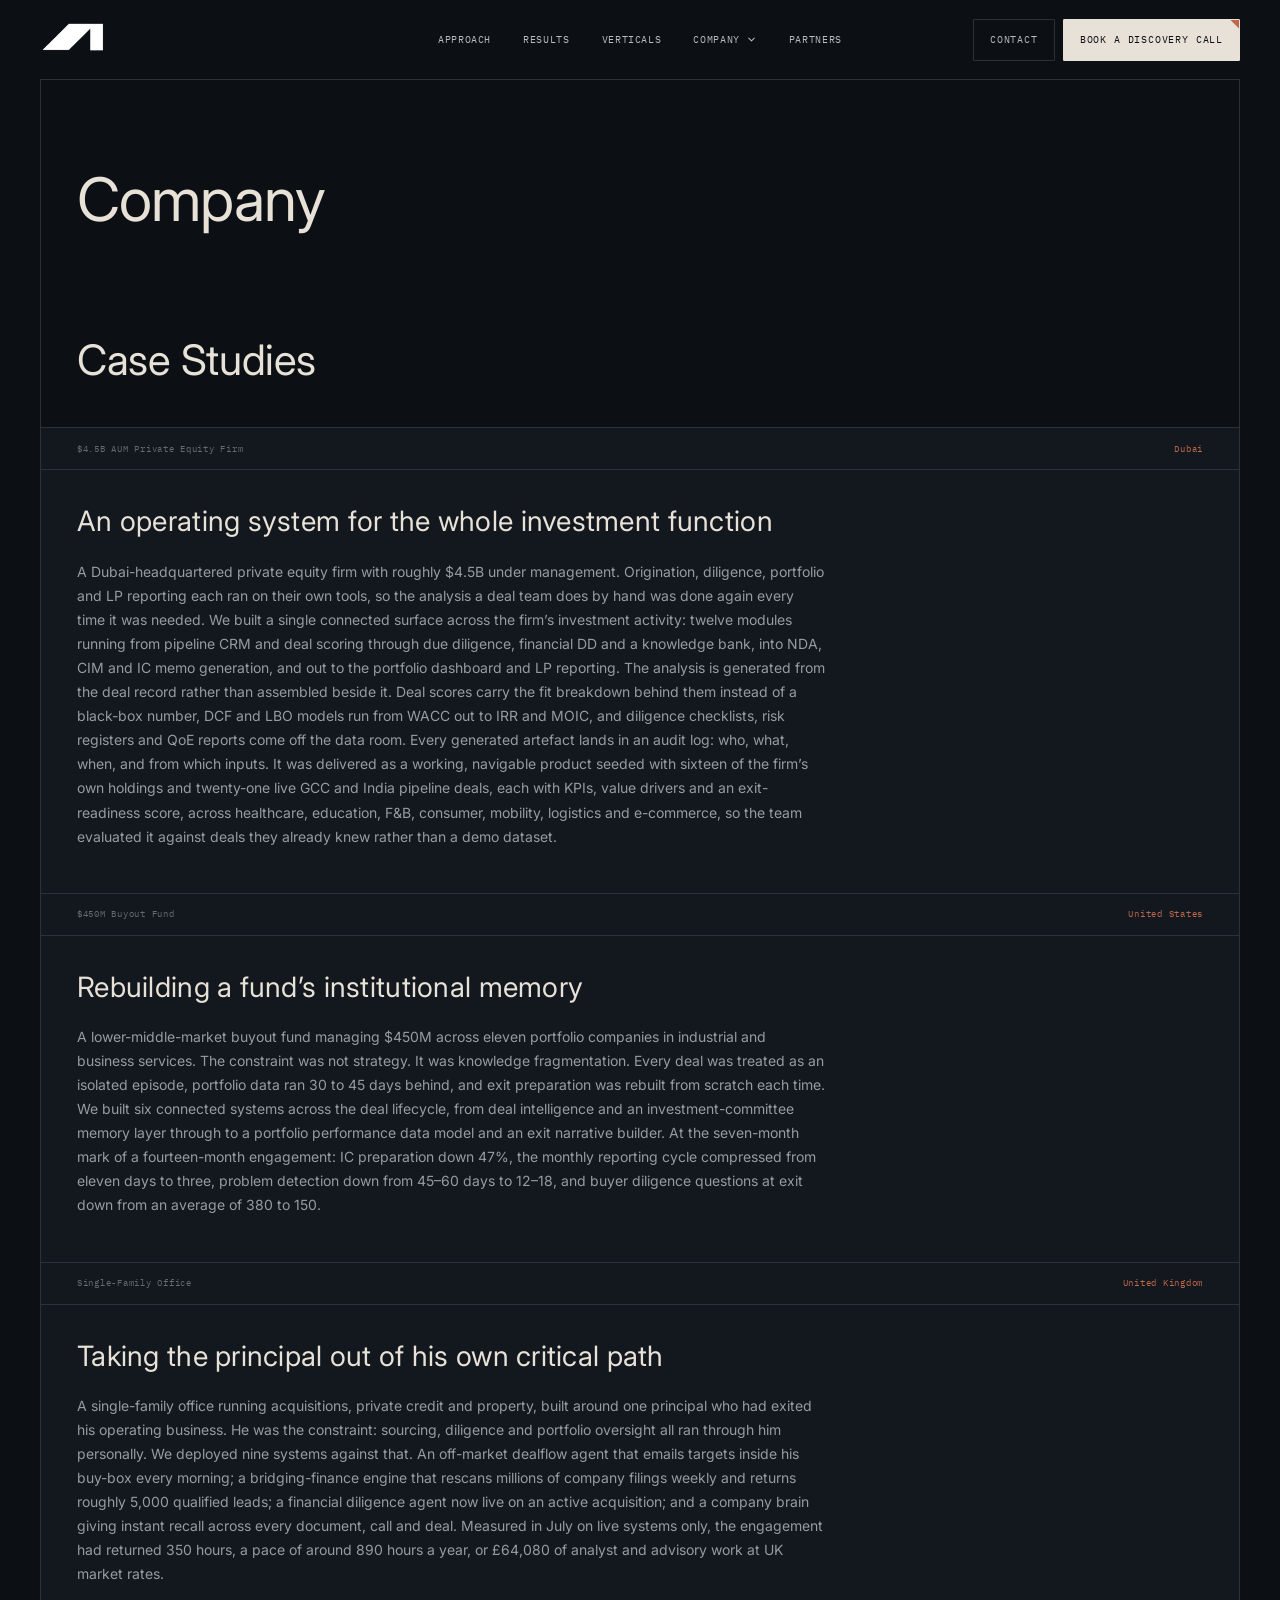
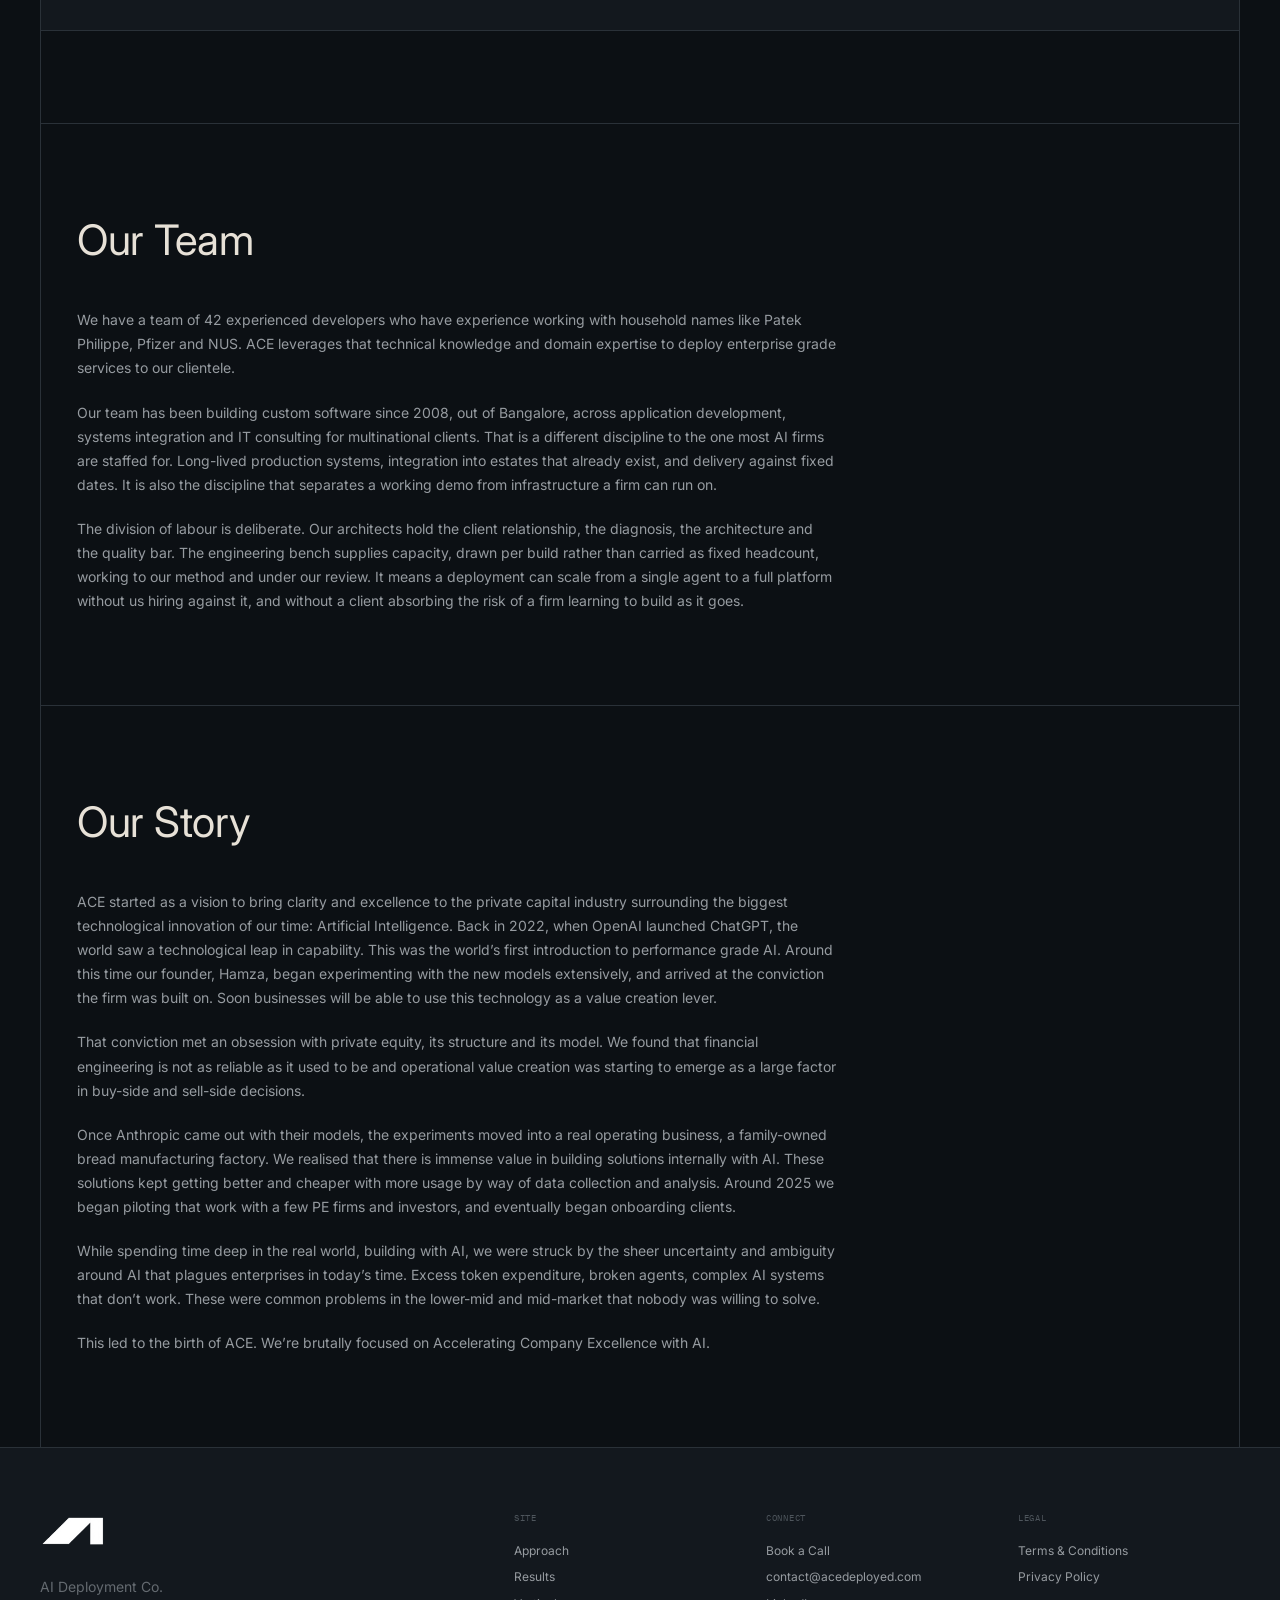
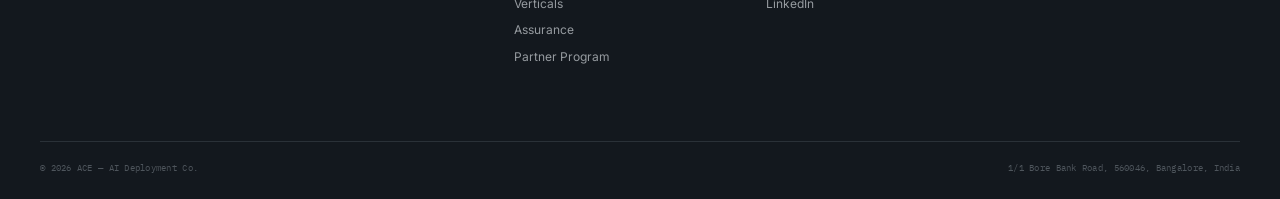
==== commit a8de1454: "Reposition the site on how the buyer actually thinks The audience is private-capital decision makers" ====
--- a/company.html
+++ b/company.html
@@ -27,7 +27,8 @@
   <header class="site-header shell">
     <a class="brand" href="/" aria-label="ACE home"><img src="assets/ace-white-logomark.png" alt=""></a>
     <nav class="desktop-nav" aria-label="Primary navigation">
-      <a href="/#services">Services</a>
+      <a href="/#method">Approach</a>
+      <a href="/#results">Results</a>
       <a href="/#verticals">Verticals</a>
       <div class="nav-group">
         <a class="nav-trigger" href="company">Company <svg viewBox="0 0 24 24" fill="none" stroke="currentColor" stroke-width="2.2" stroke-linecap="round" stroke-linejoin="round" aria-hidden="true"><path d="m6 9 6 6 6-6"/></svg></a>
@@ -41,19 +42,19 @@
     </nav>
     <div class="header-actions">
       <a class="button button-outline header-secondary" href="mailto:contact@acedeployed.com">Contact</a>
-      <a class="button button-primary header-cta" href="https://cal.com/acedeployed/ace-discovery">Book a Discovery Call <span aria-hidden="true">&#8599;</span></a>
+      <a class="button button-primary header-cta" href="https://cal.com/acedeployed/ace-discovery">Book a Discovery Call</a>
       <button class="menu-button" type="button" aria-expanded="false" aria-controls="mobile-menu"><span class="sr-only">Open menu</span><i></i><i></i></button>
     </div>
     <div class="mobile-menu" id="mobile-menu" hidden>
       <nav aria-label="Mobile navigation">
-        <a href="/#services"><span>01</span>Services</a>
-        <a href="/#verticals"><span>02</span>Verticals</a>
-        <a href="company#case-studies"><span>03</span>Case Studies</a>
-        <a href="company#our-team"><span>04</span>Our Team</a>
+        <a href="/#method"><span>01</span>Approach</a>
+        <a href="/#results"><span>02</span>Results</a>
+        <a href="/#verticals"><span>03</span>Verticals</a>
+        <a href="company#case-studies"><span>04</span>Case Studies</a>
         <a href="company#our-story"><span>05</span>Our Story</a>
         <a href="partners"><span>06</span>Partners</a>
       </nav>
-      <a class="button button-primary" href="https://cal.com/acedeployed/ace-discovery">Book a Discovery Call <span aria-hidden="true">&#8599;</span></a>
+      <a class="button button-primary" href="https://cal.com/acedeployed/ace-discovery">Book a Discovery Call</a>
     </div>
   </header>
 
@@ -65,15 +66,15 @@
     <section class="page-section shell" id="case-studies">
       <h2>Case Studies</h2>
       <article class="case">
-        <div class="card-topline"><span>01 / $4.5B AUM PE FIRM</span><span>DUBAI</span></div>
+        <div class="card-topline"><span>$4.5B AUM Private Equity Firm</span><b>Dubai</b></div>
         <div class="case-body"><h3>An operating system for the whole investment function</h3><p>A Dubai-headquartered private equity firm with roughly $4.5B under management. Origination, diligence, portfolio and LP reporting each ran on their own tools, so the analysis a deal team does by hand was done again every time it was needed. We built a single connected surface across the firm&rsquo;s investment activity: twelve modules running from pipeline CRM and deal scoring through due diligence, financial DD and a knowledge bank, into NDA, CIM and IC memo generation, and out to the portfolio dashboard and LP reporting. The analysis is generated from the deal record rather than assembled beside it. Deal scores carry the fit breakdown behind them instead of a black-box number, DCF and LBO models run from WACC out to IRR and MOIC, and diligence checklists, risk registers and QoE reports come off the data room. Every generated artefact lands in an audit log: who, what, when, and from which inputs. It was delivered as a working, navigable product seeded with sixteen of the firm&rsquo;s own holdings and twenty-one live GCC and India pipeline deals, each with KPIs, value drivers and an exit-readiness score, across healthcare, education, F&amp;B, consumer, mobility, logistics and e-commerce, so the team evaluated it against deals they already knew rather than a demo dataset.</p></div>
       </article>
       <article class="case">
-        <div class="card-topline"><span>02 / $450M BUYOUT FUND</span><span>US</span></div>
+        <div class="card-topline"><span>$450M Buyout Fund</span><b>United States</b></div>
         <div class="case-body"><h3>Rebuilding a fund&rsquo;s institutional memory</h3><p>A lower-middle-market buyout fund managing $450M across eleven portfolio companies in industrial and business services. The constraint was not strategy. It was knowledge fragmentation. Every deal was treated as an isolated episode, portfolio data ran 30 to 45 days behind, and exit preparation was rebuilt from scratch each time. We built six connected systems across the deal lifecycle, from deal intelligence and an investment-committee memory layer through to a portfolio performance data model and an exit narrative builder. At the seven-month mark of a fourteen-month engagement: IC preparation down 47%, the monthly reporting cycle compressed from eleven days to three, problem detection down from 45&ndash;60 days to 12&ndash;18, and buyer diligence questions at exit down from an average of 380 to 150.</p></div>
       </article>
       <article class="case">
-        <div class="card-topline"><span>03 / FAMILY OFFICE</span><span>UK</span></div>
+        <div class="card-topline"><span>Single-Family Office</span><b>United Kingdom</b></div>
         <div class="case-body"><h3>Taking the principal out of his own critical path</h3><p>A single-family office running acquisitions, private credit and property, built around one principal who had exited his operating business. He was the constraint: sourcing, diligence and portfolio oversight all ran through him personally. We deployed nine systems against that. An off-market dealflow agent that emails targets inside his buy-box every morning; a bridging-finance engine that rescans millions of company filings weekly and returns roughly 5,000 qualified leads; a financial diligence agent now live on an active acquisition; and a company brain giving instant recall across every document, call and deal. Measured in July on live systems only, the engagement had returned 350 hours, a pace of around 890 hours a year, or &pound;64,080 of analyst and advisory work at UK market rates.</p></div>
       </article>
     </section>
@@ -92,7 +93,7 @@
 
   <footer class="site-footer" id="company"><div class="footer-inner shell">
     <div class="footer-brand"><a class="brand" href="/" aria-label="ACE home"><img src="assets/ace-white-logomark.png" alt=""></a><p>AI Deployment Co.</p></div>
-    <div class="footer-column"><p>Site</p><a href="/#services">Services</a><a href="/#verticals">Verticals</a><a href="/#security">Security</a><a href="partners">Partner Program</a></div>
+    <div class="footer-column"><p>Site</p><a href="/#method">Approach</a><a href="/#results">Results</a><a href="/#verticals">Verticals</a><a href="/#security">Assurance</a><a href="partners">Partner Program</a></div>
     <div class="footer-column"><p>Connect</p><a href="https://cal.com/acedeployed/ace-discovery">Book a Call</a><a href="mailto:contact@acedeployed.com">contact@acedeployed.com</a><!-- TODO: swap for the ACE company LinkedIn page when Hamza supplies it. Currently the founder profile. --><a href="https://www.linkedin.com/in/hamzavc">LinkedIn</a></div>
     <div class="footer-column"><p>Legal</p><a href="terms">Terms &amp; Conditions</a><a href="privacy">Privacy Policy</a></div>
     <div class="footer-meta"><span>© 2026 ACE — AI Deployment Co.</span><span>1/1 Bore Bank Road, 560046, Bangalore, India</span></div>
--- a/styles.css
+++ b/styles.css
@@ -1,198 +1,352 @@
-:root{--void:#0b0e12;--carbon:#181a1d;--graphite:#1f2124;--slate:#303235;--fog:#5d5e61;--steel:#818284;--ash:#a3a4a5;--silver:#bababb;--bone:#dedede;--green:#00d892;--teal:#002923;--emerald:#005441;--violet:#c58aff;--mono:"IBM Plex Mono",ui-monospace,SFMono-Regular,Menlo,Consolas,monospace;--sans:"Inter",Helvetica,Arial,sans-serif;--shell:min(1200px,calc(100vw - 64px))}
-*{box-sizing:border-box}html{scroll-behavior:smooth;background:var(--void)}body{margin:0;overflow-x:clip;background:var(--void);color:var(--bone);font-family:var(--sans);font-size:14px;font-weight:400;line-height:1.38;-webkit-font-smoothing:antialiased}body.menu-open{overflow:hidden}a{color:inherit;text-decoration:none}button{color:inherit;font:inherit}img{display:block;max-width:100%}.shell{width:var(--shell);margin-inline:auto}.sr-only{position:absolute;width:1px;height:1px;padding:0;overflow:hidden;clip:rect(0,0,0,0);white-space:nowrap;border:0}.skip-link{position:fixed;top:12px;left:12px;z-index:100;padding:10px 14px;background:var(--green);color:var(--void);font-family:var(--mono);transform:translateY(-150%)}.skip-link:focus{transform:translateY(0)}:focus-visible{outline:1px solid var(--green);outline-offset:4px}
-.site-header{position:relative;z-index:20;display:grid;min-height:80px;grid-template-columns:1fr auto 1fr;align-items:center;border-bottom:1px solid var(--slate)}.brand{display:inline-flex;width:fit-content;align-items:center;justify-self:start}.brand img{width:70px;height:auto}.desktop-nav{display:flex;align-items:center;gap:32px;color:var(--silver);font-family:var(--mono);font-size:10px;letter-spacing:.064em;text-transform:uppercase}.desktop-nav a{padding:8px 0;transition:color 160ms linear}.desktop-nav a:hover{color:var(--green)}.header-actions{display:flex;justify-content:flex-end;gap:8px}.button{display:inline-flex;min-height:40px;width:fit-content;align-items:center;justify-content:space-between;gap:22px;padding:10px 14px;border:1px solid var(--slate);border-radius:1px;font-family:var(--mono);font-size:10px;line-height:1.6;letter-spacing:.064em;text-transform:uppercase;transition:background-color 160ms linear,border-color 160ms linear,color 160ms linear}.button-primary{border-color:var(--emerald);background:var(--teal);color:var(--green);box-shadow:inset 0 0 0 1px rgb(0 216 146 / 15%)}.button-primary:hover{border-color:var(--green);background:var(--emerald)}.button-outline{background:transparent;color:var(--silver)}.button-outline:hover{border-color:var(--ash);color:var(--bone)}.menu-button,.mobile-menu{display:none}.nav-group{position:relative}.nav-trigger{display:inline-flex;align-items:center;gap:6px}.nav-trigger svg{width:11px;height:11px;transition:transform 200ms linear}.nav-group:hover .nav-trigger svg,.nav-group:focus-within .nav-trigger svg{transform:rotate(180deg)}.nav-panel{position:absolute;z-index:50;top:100%;left:50%;padding-top:14px;visibility:hidden;opacity:0;transform:translateX(-50%);transition:opacity 160ms linear,visibility 160ms linear}.nav-group:hover .nav-panel,.nav-group:focus-within .nav-panel{visibility:visible;opacity:1}.nav-panel-inner{display:flex;min-width:196px;flex-direction:column;padding:5px;border:1px solid var(--slate);border-radius:1px;background:var(--carbon)}.nav-panel-inner a{padding:9px 11px;border-radius:1px;white-space:nowrap;transition:background-color 160ms linear,color 160ms linear}.nav-panel-inner a:hover{background:var(--graphite);color:var(--green)}
-.hero{position:relative;overflow:hidden;border-right:1px solid var(--slate);border-left:1px solid var(--slate)}.hero-copy{position:relative;z-index:1;width:100%;padding:84px 36px 0}.eyebrow{display:flex;align-items:center;gap:10px;margin:0 0 22px;color:var(--steel);font-family:var(--mono);font-size:10px;line-height:1.6;letter-spacing:.064em;text-transform:uppercase}.eyebrow>span{color:var(--green)}h1,h2,h3{font-weight:400}.hero h1{max-width:760px;margin:0;font-size:clamp(42px,6.1vw,74px);line-height:1.05;letter-spacing:-.012em}.hero-copy>p:not(.eyebrow){max-width:620px;margin:25px 0 0;color:var(--ash);font-size:14px}.hero-actions{display:flex;align-items:center;gap:25px;margin-top:28px}.text-link{color:var(--silver);font-family:var(--mono);font-size:10px;letter-spacing:.064em;text-transform:uppercase}.text-link:hover{color:var(--green)}
-.section{padding-block:128px;border-right:1px solid var(--slate);border-left:1px solid var(--slate)}.section-intro{padding:0 36px 64px}.section-intro h2{max-width:760px;margin:0;font-size:clamp(36px,4.2vw,52px);line-height:1.12;letter-spacing:-.01em}.service-grid{display:grid;grid-template-columns:1fr 1fr;border-top:1px solid var(--slate);border-bottom:1px solid var(--slate)}.service-card{min-width:0;background:var(--carbon);transition:background 180ms linear}.service-card:hover{background:var(--graphite)}.service-card+.service-card{border-left:1px solid var(--slate)}.card-topline,.console-head,.console-foot{display:flex;min-height:42px;align-items:center;justify-content:space-between;padding:0 20px;border-bottom:1px solid var(--slate);color:var(--steel);font-family:var(--mono);font-size:9px;letter-spacing:.064em}.card-diagram{position:relative;height:330px;overflow:hidden;border-bottom:1px solid var(--slate);background-image:radial-gradient(circle,rgb(129 130 132 / 25%) 1px,transparent 1px);background-size:16px 16px}.advisory-diagram .ring{position:absolute;top:50%;left:50%;border:1px solid var(--slate);border-radius:50%;transform:translate(-50%,-50%)}.ring-a{width:260px;height:260px}.ring-b{width:180px;height:180px}.ring-c{width:100px;height:100px;border-color:var(--emerald)!important}.core{position:absolute;top:50%;left:50%;display:grid;width:54px;height:54px;place-items:center;border:1px solid var(--green);background:var(--teal);color:var(--green);font-family:var(--mono);font-size:10px;font-weight:400;transform:translate(-50%,-50%)}.diagram-label{position:absolute;padding:5px 7px;border:1px solid var(--slate);background:var(--void);color:var(--ash);font-family:var(--mono);font-size:8px}.label-a{top:20%;left:20%}.label-b{top:48%;right:12%}.label-c{bottom:16%;left:27%}.deployment-diagram{display:flex;flex-direction:column;justify-content:center;padding:36px}.deploy-row{display:grid;min-height:56px;grid-template-columns:auto 1fr auto;gap:14px;align-items:center;border-bottom:1px solid var(--slate);color:var(--silver);font-family:var(--mono);font-size:9px}.deploy-row i{height:1px;background:repeating-linear-gradient(90deg,var(--fog) 0 4px,transparent 4px 8px)}.deploy-row b{color:var(--green);font-weight:400}.deploy-log{display:flex;justify-content:space-between;margin-top:24px;padding:11px;border:1px solid var(--emerald);background:var(--teal);color:var(--green);font-family:var(--mono);font-size:8px}.card-copy{min-height:240px;padding:32px 36px 42px}.card-copy h3{margin:0 0 20px;font-size:25px;line-height:1.28;letter-spacing:.02em}.card-copy p{max-width:460px;margin:0;color:var(--ash)}
-.verticals{border-top:1px solid transparent;background:var(--void)}.verticals-layout{display:grid;grid-template-columns:1fr 1fr;border-top:1px solid var(--slate);border-bottom:1px solid var(--slate)}.verticals-copy{padding:48px 36px;border-right:1px solid var(--slate);background:var(--carbon)}.verticals-copy p{max-width:500px;margin:0 0 26px;color:var(--ash)}.verticals-copy .lead{color:var(--bone);font-size:20px;line-height:1.3;letter-spacing:.014em}.vertical-list{margin:0;padding:0;list-style:none}.vertical-list li{display:grid;min-height:74px;grid-template-columns:46px 1fr auto;align-items:center;padding:0 24px;border-bottom:1px solid var(--slate)}.vertical-list li:last-child{border-bottom:0}.vertical-list span{color:var(--fog);font-family:var(--mono);font-size:9px}.vertical-list b{font-size:14px;font-weight:400}
-.security{background:var(--carbon)}.security-console{margin:0 36px;border:1px solid var(--slate);background:var(--void)}.console-head{color:var(--silver)}.assurance-grid{display:grid;grid-template-columns:repeat(3,1fr)}.assurance-grid article{min-height:156px;padding:30px 24px;border-right:1px solid var(--slate)}.assurance-grid article:last-child{border-right:0}.assurance-grid h3{margin:0 0 16px;font-size:20px;line-height:1.3}.assurance-grid p{margin:0;color:var(--ash)}.console-foot{border-top:1px solid var(--slate);border-bottom:0}.console-foot span:nth-child(-n+2){color:var(--green)}
-.cta-section{display:grid;min-height:430px;place-items:center;align-content:center;border:1px solid var(--slate);border-bottom:0;text-align:center;background-image:radial-gradient(circle,rgb(129 130 132 / 22%) 1px,transparent 1px);background-size:20px 20px}.cta-section .eyebrow{margin-bottom:22px}.cta-section h2{margin:0 0 36px;font-size:clamp(42px,5vw,65px);line-height:1.1}.site-footer{border-top:1px solid var(--slate);background:var(--carbon)}.footer-inner{display:grid;grid-template-columns:2fr repeat(3,1fr);gap:30px;padding-block:64px 24px}.footer-brand p{margin:18px 0 0;color:var(--steel)}.footer-column{display:flex;flex-direction:column;gap:10px}.footer-column p{margin:0 0 8px;color:var(--fog);font-family:var(--mono);font-size:9px;letter-spacing:.064em;text-transform:uppercase}.footer-column a{width:fit-content;color:var(--ash);font-size:12px}.footer-column a:hover{color:var(--green)}.footer-meta{display:flex;grid-column:1/-1;justify-content:space-between;margin-top:46px;padding-top:20px;border-top:1px solid var(--slate);color:var(--fog);font-family:var(--mono);font-size:9px;letter-spacing:.03em}
-.reveal{opacity:0;transform:translateY(14px);transition:opacity 700ms cubic-bezier(.2,.7,.2,1),transform 700ms cubic-bezier(.2,.7,.2,1)}.reveal.is-visible{opacity:1;transform:translateY(0)}
-
 /* ---------------------------------------------------------------------------
-   Hero stage rail — the ACE engagement sequence.
-
-   Four console panels: Diagnostic, AI Opportunity, Blueprint, Deployment.
-   Panel chrome, badge treatment, chip inset and the grey-to-green role split
-   are taken from the Oxide reference (Refero 57399d2f) and the four supplied
-   console captures. Code Violet appears once, inside the blueprint panel, as
-   a syntax accent only — never as a status colour.
-
-   The sequence autoplays once on load and holds its finished state. The only
-   repeating motion is the deployment trace, which is a data readout scrolling
-   past, not a pulse. Under prefers-reduced-motion every animation collapses
-   to its end state, so the finished composition is what a reduced-motion
-   visitor sees immediately.
+   ACE — visual system.
+
+   Built for private-capital decision makers, not for a technology audience.
+   The governing brief is "high upside, controlled downside": the interface
+   should read as a production system operated by people who understand the
+   economics, never as an experiment.
+
+   Colour discipline:
+   - Copper is the ACE signature. Marks, ordinals, rules, small accents. It is
+     deliberately kept to a small share of the visible interface.
+   - Blue-grey carries information: connectors, pathways, architecture.
+   - Green is semantic only. It appears where something genuinely means a
+     measured positive outcome, and nowhere else.
+   - The primary action is bone on dark. A red or amber CTA reads as a warning
+     to this audience.
+
+   Motion discipline: reveals only. No loops, no typing, no status flipping, no
+   scanning. Diagram connectors may draw once because that explains structure.
+   Figures, security statements and calls to action never animate — they are
+   facts, and facts should sit still.
 --------------------------------------------------------------------------- */
-.stage-rail{display:grid;grid-template-columns:repeat(4,1fr);gap:0 22px;padding:44px 36px 72px}
-.stage{position:relative;min-width:0;opacity:0;animation:stage-in 520ms cubic-bezier(.2,.7,.2,1) both}
-.stage:nth-child(1){animation-delay:120ms}
-.stage:nth-child(2){animation-delay:260ms}
-.stage:nth-child(3){animation-delay:400ms}
-.stage:nth-child(4){animation-delay:540ms}
-.stage+.stage::before,.stage+.stage::after{content:"";position:absolute;top:113px;left:-22px;width:22px;height:1px}
-.stage+.stage::before{background:var(--slate)}
-.stage+.stage::after{background:var(--green);transform:scaleX(0);transform-origin:left;animation:link-run 400ms linear both}
-.stage:nth-child(2)::after{animation-delay:1900ms}
-.stage:nth-child(3)::after{animation-delay:3500ms}
-.stage:nth-child(4)::after{animation-delay:5100ms}
-.stage-head{display:flex;align-items:center;gap:8px;height:25px;color:var(--steel);font-family:var(--mono);font-size:10px;letter-spacing:.064em;text-transform:uppercase;white-space:nowrap}
-.stage-head span{overflow:hidden;text-overflow:ellipsis}
-.stage-icon{flex:none;width:13px;height:13px;fill:none;stroke:var(--ash);stroke-width:1.4;stroke-linecap:square;stroke-linejoin:miter}
-.stage-caret{flex:none;width:6px;height:6px;fill:var(--fog)}
-.stage-box{position:relative;height:176px;overflow:hidden;border:1px solid var(--slate);background:var(--carbon)}
-.scan{position:absolute;z-index:2;top:0;left:0;width:100%;height:1px;background:var(--green);opacity:0;animation:scan-down 1400ms cubic-bezier(.4,0,.6,1) 700ms both}
-
-/* Stage 1 — diagnostic. Allocation matrix wiping in under a scan line. */
-.diag{display:flex;height:100%;flex-direction:column;padding:12px}
-.matrix{display:grid;flex:1;min-height:0;overflow:hidden;align-content:start;gap:3px;grid-template-columns:repeat(12,1fr);animation:wipe-x 1200ms cubic-bezier(.35,0,.25,1) 700ms both}
-.matrix i{height:10px;border:1px solid var(--emerald)}
-.matrix i:nth-child(3n+1),.matrix i:nth-child(7n+3),.matrix i:nth-child(13n+6){border-color:var(--green);background:var(--green)}
-.matrix i:nth-child(5n+2){border-color:var(--slate)}
-.matrix i:nth-child(12n+10),.matrix i:nth-child(12n+11),.matrix i:nth-child(12n){border-color:var(--emerald);background:none}
-.stage-foot{display:flex;justify-content:space-between;margin-top:11px;padding-top:10px;border-top:1px solid var(--slate);color:var(--steel);font-family:var(--mono);font-size:9px;letter-spacing:.05em}
-.stage-foot b{color:var(--green);font-weight:400;opacity:0;animation:fade-in 420ms linear 1700ms both}
-
-/* Stage 2 — AI opportunity. Verdict rows, one selected. */
-.opp{display:flex;height:100%;flex-direction:column;justify-content:center;gap:2px;padding:11px}
-.opp-row{display:grid;min-height:46px;grid-template-columns:auto 1fr auto;gap:10px;align-items:center;padding:0 9px;border:1px solid transparent;animation:row-in 400ms cubic-bezier(.2,.7,.2,1) both}
-.opp-row:nth-child(1){animation-delay:2200ms}
-.opp-row:nth-child(2){animation-delay:2350ms}
-.opp-row:nth-child(3){animation-delay:2500ms}
-.opp-row .box{width:11px;height:11px;border:1px solid var(--fog);border-radius:1px}
-.opp-row em{overflow:hidden;color:var(--steel);font-family:var(--mono);font-size:9px;font-style:normal;letter-spacing:.05em;text-overflow:ellipsis;white-space:nowrap}
-.opp-row u{margin-left:5px;padding:1px 4px;border-radius:1px;background:var(--teal);color:var(--green);text-decoration:none;box-shadow:inset 0 0 0 1px rgb(0 216 146 / 15%)}
-.opp-row span{color:var(--ash);font-family:var(--mono);font-size:9px;letter-spacing:.05em}
-.opp-row.is-pick{animation:row-in 400ms cubic-bezier(.2,.7,.2,1) 2350ms both,select-row 460ms linear 3050ms both}
-.opp-row.is-pick .box{animation:box-check 460ms linear 3050ms both}
-.opp-row.is-pick span{animation:verdict 460ms linear 3050ms both}
-
-/* Stage 3 — blueprint. Config typing in, line by line. */
-.plan{display:flex;height:100%;flex-direction:column}
-.code-head{display:flex;min-height:29px;align-items:center;gap:8px;padding:0 11px;border-bottom:1px solid var(--slate);color:var(--ash);font-family:var(--mono);font-size:9px;letter-spacing:.05em}
-.code-head i{width:13px;height:13px;flex:none;border:1px solid var(--slate);background:var(--graphite)}
-.code{margin:0;padding:12px 11px;overflow:hidden;color:var(--steel);font-family:var(--mono);font-size:9px;line-height:1.95}
-.code span{display:block;overflow:hidden;white-space:nowrap;animation:wipe-x 280ms steps(18,end) both}
-.code span:nth-child(1){animation-delay:3800ms}
-.code span:nth-child(2){animation-delay:3990ms}
-.code span:nth-child(3){animation-delay:4180ms}
-.code span:nth-child(4){animation-delay:4370ms}
-.code span:nth-child(5){animation-delay:4560ms}
-.code-foot{display:flex;margin-top:auto;justify-content:space-between;padding:9px 11px;border-top:1px solid var(--slate);color:var(--steel);font-family:var(--mono);font-size:9px;letter-spacing:.05em}
-.code-foot b{color:var(--green);font-weight:400;opacity:0;animation:fade-in 420ms linear 4900ms both}
-.code b{color:var(--green);font-weight:400}
-.code u{color:var(--violet);text-decoration:none}
-.code em{color:var(--fog);font-style:normal}
-
-/* Stage 4 — deployment. Throughput trace over live instances. */
-.ship{display:flex;height:100%;flex-direction:column;padding:12px}
-.wave{height:44px;overflow:hidden;border-bottom:1px solid var(--slate);animation:wipe-x 1100ms cubic-bezier(.35,0,.25,1) 5400ms both}
-.wave svg{width:200%;height:44px;animation:trace 22s linear 6600ms infinite}
-.wave path{fill:none;stroke:var(--green);stroke-width:1.3;vector-effect:non-scaling-stroke}
-.ship-row{display:flex;min-height:31px;align-items:center;justify-content:space-between;gap:8px;border-bottom:1px solid var(--graphite);color:var(--silver);font-family:var(--mono);font-size:9px;letter-spacing:.04em;animation:row-in 400ms cubic-bezier(.2,.7,.2,1) both}
-.ship-row:last-child{border-bottom:0}
-.ship-row:nth-child(2){animation-delay:5500ms}
-.ship-row:nth-child(3){animation-delay:5680ms}
-.ship-row:nth-child(4){animation-delay:5860ms}
-.ship-row>span{overflow:hidden;text-overflow:ellipsis;white-space:nowrap}
-.chip{display:inline-grid;flex:none;font-weight:400}
-.chip span{grid-area:1/1;padding:2px 5px;border-radius:1px;font-size:8px;letter-spacing:.05em}
-.chip .idle{background:var(--graphite);color:var(--steel);box-shadow:inset 0 0 0 1px rgb(186 186 187 / 12%);animation:fade-out 300ms linear both}
-.chip .live{background:var(--teal);color:var(--green);opacity:0;box-shadow:inset 0 0 0 1px rgb(0 216 146 / 15%);animation:fade-in 300ms linear both}
-.ship-row:nth-child(2) .chip span{animation-delay:6400ms}
-.ship-row:nth-child(3) .chip span{animation-delay:6620ms}
-.ship-row:nth-child(4) .chip span{animation-delay:6840ms}
-
-@keyframes stage-in{from{opacity:0;transform:translateY(12px)}to{opacity:1;transform:none}}
-@keyframes link-run{from{transform:scaleX(0)}to{transform:scaleX(1)}}
-@keyframes wipe-x{from{clip-path:inset(0 100% 0 0)}to{clip-path:inset(0 0 0 0)}}
-@keyframes scan-down{0%{opacity:0;transform:translateY(6px)}10%{opacity:.85}100%{opacity:0;transform:translateY(118px)}}
-@keyframes row-in{from{opacity:0;transform:translateX(-10px)}to{opacity:1;transform:none}}
-@keyframes select-row{to{border-color:var(--green);background:var(--teal)}}
-@keyframes box-check{to{border-color:var(--green);background:var(--green)}}
-@keyframes verdict{to{color:var(--green)}}
-@keyframes fade-in{to{opacity:1}}
-@keyframes fade-out{to{opacity:0}}
-@keyframes trace{to{transform:translateX(-50%)}}
-@keyframes draw-path{to{stroke-dashoffset:0}}
-@keyframes spin{to{transform:translate(-50%,-50%) rotate(360deg)}}
-@keyframes rise{from{opacity:0;transform:translateY(14px)}to{opacity:1;transform:none}}
-
-/* --- Services diagrams — both build on scroll, then hold ------------------ */
-.advisory-diagram .ring{opacity:0}
-.service-card.is-visible .advisory-diagram .ring{animation:ring-in 620ms cubic-bezier(.2,.7,.2,1) both}
-.service-card.is-visible .ring-a{animation-delay:120ms}
-.service-card.is-visible .ring-b{animation-delay:260ms}
-.service-card.is-visible .ring-c{animation-delay:400ms}
-@keyframes ring-in{from{opacity:0;transform:translate(-50%,-50%) scale(.7)}to{opacity:1;transform:translate(-50%,-50%) scale(1)}}
-.advisory-diagram .core{opacity:0}
-.service-card.is-visible .core{animation:core-in 520ms cubic-bezier(.2,.7,.2,1) 540ms both}
-@keyframes core-in{from{opacity:0;transform:translate(-50%,-50%) scale(.6)}to{opacity:1;transform:translate(-50%,-50%) scale(1)}}
-.diagram-label{opacity:0}
-.service-card.is-visible .diagram-label{animation:rise 460ms cubic-bezier(.2,.7,.2,1) both}
-.service-card.is-visible .label-a{animation-delay:760ms}
-.service-card.is-visible .label-b{animation-delay:880ms}
-.service-card.is-visible .label-c{animation-delay:1000ms}
-.orbit{position:absolute;top:50%;left:50%;width:180px;height:180px;opacity:0;transform:translate(-50%,-50%)}
-.orbit b{position:absolute;top:-3px;left:50%;width:6px;height:6px;margin-left:-3px;background:var(--green)}
-.service-card.is-visible .orbit{animation:fade-in 600ms linear 1100ms both,spin 34s linear 1100ms infinite}
-.deploy-row{opacity:0}
-.service-card.is-visible .deploy-row{animation:row-in 460ms cubic-bezier(.2,.7,.2,1) both}
-.service-card.is-visible .deploy-row:nth-of-type(1){animation-delay:160ms}
-.service-card.is-visible .deploy-row:nth-of-type(2){animation-delay:340ms}
-.service-card.is-visible .deploy-row:nth-of-type(3){animation-delay:520ms}
-.deploy-row i{transform-origin:left}
-.service-card.is-visible .deploy-row i{animation:wipe-x 520ms cubic-bezier(.35,0,.25,1) both}
-.service-card.is-visible .deploy-row:nth-of-type(1) i{animation-delay:420ms}
-.service-card.is-visible .deploy-row:nth-of-type(2) i{animation-delay:600ms}
-.service-card.is-visible .deploy-row:nth-of-type(3) i{animation-delay:780ms}
-.deploy-row b{opacity:0}
-.service-card.is-visible .deploy-row b{animation:fade-in 360ms linear both}
-.service-card.is-visible .deploy-row:nth-of-type(1) b{animation-delay:820ms}
-.service-card.is-visible .deploy-row:nth-of-type(2) b{animation-delay:1000ms}
-.service-card.is-visible .deploy-row:nth-of-type(3) b{animation-delay:1180ms}
-.deploy-log{opacity:0}
-.service-card.is-visible .deploy-log{animation:rise 480ms cubic-bezier(.2,.7,.2,1) 1340ms both}
-
-/* --- Verticals — rows land under a scan, each icon draws itself ----------- */
-.vertical-list{position:relative;overflow:hidden}
-.vertical-list li{opacity:0}
-.vertical-list.is-visible li{animation:row-in 500ms cubic-bezier(.2,.7,.2,1) both}
-.vertical-list.is-visible li:nth-child(1){animation-delay:80ms}
-.vertical-list.is-visible li:nth-child(2){animation-delay:220ms}
-.vertical-list.is-visible li:nth-child(3){animation-delay:360ms}
-.vertical-list.is-visible li:nth-child(4){animation-delay:500ms}
-.vertical-list.is-visible li:nth-child(5){animation-delay:640ms}
-.vert-icon{justify-self:end;width:22px;height:22px;fill:none;stroke:var(--steel);stroke-width:1.4;stroke-linecap:square;stroke-linejoin:miter;transition:stroke 200ms linear}
-.vertical-list li:hover .vert-icon{stroke:var(--green)}
+:root{
+  --void:#0c1014;--elevated:#13181e;--panel:#181e25;--panel-2:#1e252d;--slate:#2a3138;
+  --fog:#4e555c;--steel:#646a70;--ash:#969ba0;--silver:#b7bcc1;--bone:#e7e1d7;
+  --copper:#be674b;--copper-dim:#5e3325;--info:#7e9dac;--info-dim:#33454e;
+  --green:#00d892;--teal:#002923;--emerald:#005441;
+  --mono:"IBM Plex Mono",ui-monospace,SFMono-Regular,Menlo,Consolas,monospace;
+  --sans:"Inter",Helvetica,Arial,sans-serif;
+  --shell:min(1200px,calc(100vw - 64px));
+  --pad:36px;
+}
+*{box-sizing:border-box}
+html{scroll-behavior:smooth;background:var(--void)}
+body{margin:0;overflow-x:clip;background:var(--void);color:var(--bone);font-family:var(--sans);font-size:14px;font-weight:400;line-height:1.38;-webkit-font-smoothing:antialiased}
+body.menu-open{overflow:hidden}
+a{color:inherit;text-decoration:none}
+button{color:inherit;font:inherit}
+img{display:block;max-width:100%}
+h1,h2,h3,h4{font-weight:400}
+.shell{width:var(--shell);margin-inline:auto}
+.sr-only{position:absolute;width:1px;height:1px;padding:0;overflow:hidden;clip:rect(0,0,0,0);white-space:nowrap;border:0}
+.skip-link{position:fixed;top:12px;left:12px;z-index:100;padding:10px 14px;background:var(--bone);color:var(--void);font-family:var(--mono);transform:translateY(-150%)}
+.skip-link:focus{transform:translateY(0)}
+:focus-visible{outline:1px solid var(--copper);outline-offset:4px}
+
+/* --- Shared type ---------------------------------------------------------- */
+.cap{margin:0;color:var(--ash);font-family:var(--mono);font-size:10px;letter-spacing:.082em;text-transform:uppercase}
+.cap i{display:inline-block;width:16px;height:1px;margin-right:10px;background:var(--copper);vertical-align:middle}
+.section{padding-block:112px;border-right:1px solid var(--slate);border-left:1px solid var(--slate)}
+.section-intro{padding:0 var(--pad) 56px}
+.section-intro h2{max-width:800px;margin:0;font-size:clamp(34px,4vw,50px);line-height:1.12;letter-spacing:-.012em;text-wrap:balance}
+.section-intro .cap{margin-bottom:24px}
+.section-intro>p{max-width:660px;margin:22px 0 0;color:var(--ash);font-size:15px;line-height:1.62}
+.section-intro>.strapline{max-width:660px;margin:20px 0 0;color:var(--copper);font-size:17px;letter-spacing:.01em}
+
+/* --- Header --------------------------------------------------------------- */
+.site-header{position:relative;z-index:20;display:grid;min-height:80px;grid-template-columns:1fr auto 1fr;align-items:center;border-bottom:1px solid var(--slate)}
+.brand{display:inline-flex;width:fit-content;align-items:center;justify-self:start}
+.brand img{width:70px;height:auto}
+.desktop-nav{display:flex;align-items:center;gap:32px;color:var(--silver);font-family:var(--mono);font-size:10px;letter-spacing:.064em;text-transform:uppercase}
+.desktop-nav a{padding:8px 0;transition:color 160ms linear}
+.desktop-nav a:hover{color:var(--copper)}
+.header-actions{display:flex;justify-content:flex-end;gap:8px}
+.button{position:relative;display:inline-flex;min-height:42px;width:fit-content;align-items:center;justify-content:space-between;gap:22px;padding:11px 16px;border:1px solid var(--slate);border-radius:1px;font-family:var(--mono);font-size:10px;line-height:1.6;letter-spacing:.082em;text-transform:uppercase;transition:background-color 160ms linear,border-color 160ms linear,color 160ms linear}
+.button-primary{border-color:var(--bone);background:var(--bone);color:var(--void)}
+.button-primary::after{content:"";position:absolute;top:0;right:0;width:9px;height:9px;background:var(--copper);clip-path:polygon(100% 0,0 0,100% 100%)}
+.button-primary:hover{border-color:#fff;background:#fff}
+.button-outline{background:transparent;color:var(--silver)}
+.button-outline:hover{border-color:var(--ash);color:var(--bone)}
+.menu-button,.mobile-menu{display:none}
+.nav-group{position:relative}
+.nav-trigger{display:inline-flex;align-items:center;gap:6px}
+.nav-trigger svg{width:11px;height:11px;transition:transform 200ms linear}
+.nav-group:hover .nav-trigger svg,.nav-group:focus-within .nav-trigger svg{transform:rotate(180deg)}
+.nav-panel{position:absolute;z-index:50;top:100%;left:50%;padding-top:14px;visibility:hidden;opacity:0;transform:translateX(-50%);transition:opacity 160ms linear,visibility 160ms linear}
+.nav-group:hover .nav-panel,.nav-group:focus-within .nav-panel{visibility:visible;opacity:1}
+.nav-panel-inner{display:flex;min-width:200px;flex-direction:column;padding:5px;border:1px solid var(--slate);border-radius:1px;background:var(--elevated)}
+.nav-panel-inner a{padding:9px 11px;border-radius:1px;white-space:nowrap;transition:background-color 160ms linear,color 160ms linear}
+.nav-panel-inner a:hover{background:var(--panel);color:var(--copper)}
+
+/* --- Hero ----------------------------------------------------------------- */
+.hero{display:grid;grid-template-columns:minmax(0,1.08fr) minmax(0,1fr);gap:0 56px;padding:86px var(--pad) 62px;border-right:1px solid var(--slate);border-left:1px solid var(--slate)}
+.hero-copy{align-self:center}
+.hero h1{max-width:640px;margin:0;font-size:clamp(40px,5.2vw,64px);line-height:1.06;letter-spacing:-.014em;text-wrap:balance}
+.hero-lede{max-width:600px;margin:28px 0 0;color:var(--silver);font-size:16px;line-height:1.6}
+.hero-strip{display:flex;grid-column:1/-1;flex-wrap:wrap;align-items:center;gap:9px 14px;margin:60px 0 0;padding-top:24px;border-top:1px solid var(--slate);color:var(--ash);font-family:var(--mono);font-size:10px;letter-spacing:.082em;text-transform:uppercase}
+.hero-strip i{width:3px;height:3px;background:var(--copper)}
+.hero-actions{margin-top:38px}
+
+/* Layer architecture — ACE sits on top of what the firm already runs. */
+.layer{align-self:center;border:1px solid var(--slate);background:var(--elevated)}
+.layer-cap{display:flex;align-items:center;justify-content:space-between;min-height:38px;margin:0;padding:0 16px;border-bottom:1px solid var(--slate);color:var(--steel);font-family:var(--mono);font-size:9px;letter-spacing:.082em;text-transform:uppercase}
+.layer-cap b{color:var(--copper);font-weight:400}
+.layer-band{padding:15px 16px}
+.layer-band .tag{display:block;color:var(--ash);font-family:var(--mono);font-size:9px;letter-spacing:.082em;text-transform:uppercase}
+.layer-band p{margin:9px 0 0;color:var(--steel);font-size:12.5px;line-height:1.5}
+.layer-tiles{display:grid;grid-template-columns:repeat(3,1fr);gap:5px;margin-top:12px}
+.layer-tiles i{padding:8px 7px;border:1px solid var(--slate);background:var(--panel);color:var(--silver);font-family:var(--mono);font-size:8.5px;font-style:normal;letter-spacing:.03em;text-align:center}
+.layer-link{position:relative;height:19px;border-inline:1px solid transparent}
+.layer-link::before{content:"";position:absolute;top:0;bottom:0;left:50%;width:1px;background:var(--info-dim)}
+.layer-link::after{content:"";position:absolute;bottom:0;left:50%;width:5px;height:5px;background:var(--info);transform:translate(-50%,50%) rotate(45deg)}
+.layer-band.is-ace{border-block:1px solid var(--slate);background:var(--panel);box-shadow:inset 3px 0 0 var(--copper)}
+.layer-band.is-ace .tag{color:var(--bone)}
+.layer-band.is-gate{border-block:1px solid var(--slate);background:var(--panel-2);box-shadow:inset 3px 0 0 var(--info)}
+.layer-band.is-gate .tag{color:var(--bone)}
+
+/* --- Proof strip — evidence before argument ------------------------------- */
+.proof{padding:0 var(--pad) 0;border-right:1px solid var(--slate);border-left:1px solid var(--slate);background:var(--elevated)}
+.proof-inner{padding-block:52px 46px;border-top:1px solid var(--slate)}
+.proof-grid{display:grid;grid-template-columns:repeat(4,1fr);gap:1px;margin-top:34px;background:var(--slate)}
+.proof-grid div{padding:26px 22px 24px;background:var(--elevated)}
+.proof-grid b{display:block;color:var(--bone);font-size:clamp(26px,2.7vw,34px);font-weight:400;letter-spacing:-.014em;line-height:1.1}
+.proof-grid span{display:block;margin-top:12px;color:var(--ash);font-size:12.5px;line-height:1.5}
+.proof-grid div::before{content:"";display:block;width:22px;height:2px;margin-bottom:20px;background:var(--copper)}
+.proof-note{margin:26px 0 0;color:var(--steel);font-size:12px}
+
+/* --- Methodology ---------------------------------------------------------- */
+.method{background:var(--void)}
+.method-note{max-width:760px;margin:0 var(--pad) 46px;padding-left:18px;border-left:1px solid var(--copper);color:var(--silver);font-size:15px;line-height:1.62}
+.stages{display:grid;margin:0;padding:0;grid-template-columns:1fr 1fr;gap:1px;background:var(--slate);border-block:1px solid var(--slate);list-style:none}
+.stages li{display:flex;flex-direction:column;padding:30px 28px 32px;background:var(--elevated)}
+.stages .n{color:var(--copper);font-family:var(--mono);font-size:10px;letter-spacing:.082em}
+.stages h3{margin:18px 0 12px;font-size:23px;line-height:1.24;letter-spacing:.006em}
+.stages p{margin:0;max-width:460px;color:var(--ash);font-size:13.5px;line-height:1.62}
+.stages ul{margin:14px 0 0;padding:0;list-style:none;columns:2;column-gap:22px}
+.stages ul li{padding:5px 0;background:none;color:var(--steel);font-family:var(--mono);font-size:9.5px;letter-spacing:.04em;text-transform:uppercase}
+.value-table{width:100%;margin-top:20px;border-collapse:collapse;font-size:11.5px}
+.value-table caption{margin-bottom:10px;color:var(--steel);font-family:var(--mono);font-size:8.5px;letter-spacing:.06em;text-align:left;text-transform:uppercase}
+.value-table th{padding:8px 10px 8px 0;border-bottom:1px solid var(--slate);color:var(--steel);font-family:var(--mono);font-size:8.5px;font-weight:400;letter-spacing:.06em;text-align:left;text-transform:uppercase}
+.value-table td{padding:9px 10px 9px 0;border-bottom:1px solid var(--panel-2);color:var(--silver)}
+.value-table tr:last-child td{border-bottom:0}
+.value-table td:first-child{color:var(--bone)}
+.value-table .hi{color:var(--copper)}
+
+/* --- Advisory / Deployment ------------------------------------------------ */
+.services{background:var(--void)}
+.service-grid{display:grid;grid-template-columns:1fr 1fr;gap:1px;background:var(--slate);border-block:1px solid var(--slate)}
+.service-card{display:flex;min-width:0;flex-direction:column;background:var(--elevated)}
+.card-topline{display:flex;min-height:42px;align-items:center;justify-content:space-between;padding:0 22px;border-bottom:1px solid var(--slate);color:var(--steel);font-family:var(--mono);font-size:9px;letter-spacing:.082em}
+.card-topline b{color:var(--copper);font-weight:400}
+.card-diagram{display:flex;height:288px;flex-direction:column;justify-content:center;padding:28px 22px;border-bottom:1px solid var(--slate);background:var(--panel)}
+
+/* Advisory diagram — a real measured value case, not an abstraction. */
+.vcase{margin:0 auto;width:100%;max-width:340px}
+.vcase-row{display:grid;grid-template-columns:1fr auto;gap:14px;align-items:baseline;padding:11px 0}
+.vcase-row+.vcase-row{border-top:1px solid var(--slate)}
+.vcase-row span{color:var(--steel);font-family:var(--mono);font-size:9px;letter-spacing:.06em;text-transform:uppercase}
+.vcase-row b{color:var(--bone);font-size:19px;font-weight:400;letter-spacing:-.01em}
+.vcase-row.is-ace span{color:var(--copper)}
+.vcase-row.is-ace b{color:var(--copper);font-family:var(--mono);font-size:10px;letter-spacing:.06em}
+.vcase-row.is-value{margin-top:6px;padding:13px 12px;border-top:1px solid var(--emerald);background:var(--teal)}
+.vcase-row.is-value span{color:var(--green)}
+.vcase-row.is-value b{color:var(--green);font-size:17px}
+.vcase-foot{margin:16px 0 0;color:var(--steel);font-size:11px;line-height:1.5}
+
+/* Deployment diagram — deployment without measurement is incomplete. */
+.loop{display:grid;grid-template-columns:repeat(2,1fr);gap:1px;background:var(--slate);border:1px solid var(--slate)}
+.loop div{padding:15px 14px;background:var(--panel-2)}
+.loop .s{display:block;color:var(--copper);font-family:var(--mono);font-size:9px;letter-spacing:.082em}
+.loop .t{display:block;margin-top:8px;color:var(--bone);font-size:15px}
+.loop .m{display:block;margin-top:6px;color:var(--steel);font-size:11px;line-height:1.45}
+.loop-foot{display:flex;flex-wrap:wrap;gap:6px 16px;margin-top:16px;color:var(--ash);font-family:var(--mono);font-size:9px;letter-spacing:.05em;text-transform:uppercase}
+.loop-foot i{width:3px;height:3px;background:var(--info);align-self:center}
+
+.card-copy{flex:1;padding:30px 26px 36px}
+.card-copy h3{margin:0 0 16px;font-size:25px;line-height:1.26;letter-spacing:.014em}
+.card-copy p{max-width:470px;margin:0;color:var(--ash);font-size:14px;line-height:1.62}
+.card-copy .pull{margin:20px 0 0;color:var(--bone);font-size:14px;line-height:1.55}
+
+/* --- Selected deployments ------------------------------------------------- */
+.deployments{background:var(--elevated)}
+.dep-grid{display:grid;grid-template-columns:repeat(3,1fr);gap:1px;background:var(--slate);border-block:1px solid var(--slate)}
+.dep{display:flex;flex-direction:column;padding:26px 24px 30px;background:var(--void)}
+.dep-tag{display:flex;align-items:center;justify-content:space-between;gap:10px;color:var(--steel);font-family:var(--mono);font-size:9px;letter-spacing:.06em;text-transform:uppercase}
+.dep-tag b{color:var(--copper);font-weight:400}
+.dep h3{margin:22px 0 0;font-size:19px;line-height:1.3}
+.dep>p{margin:14px 0 0;color:var(--ash);font-size:13px;line-height:1.6}
+.dep-figures{margin:24px 0 0;padding:0;border-top:1px solid var(--slate);list-style:none}
+.dep-figures li{display:flex;gap:14px;align-items:baseline;justify-content:space-between;padding:11px 0;border-bottom:1px solid var(--panel)}
+.dep-figures li:last-child{border-bottom:0}
+.dep-figures b{flex:none;color:var(--bone);font-size:17px;font-weight:400;letter-spacing:-.01em}
+.dep-figures span{color:var(--steel);font-size:11.5px;line-height:1.4;text-align:right}
+.dep-more{margin-top:auto;padding-top:22px;color:var(--ash);font-family:var(--mono);font-size:9px;letter-spacing:.082em;text-transform:uppercase;transition:color 160ms linear}
+.dep-more:hover{color:var(--copper)}
+
+/* --- Verticals ------------------------------------------------------------ */
+.verticals{background:var(--void)}
+.verticals-layout{display:grid;grid-template-columns:1fr 1fr;gap:1px;background:var(--slate);border-block:1px solid var(--slate)}
+.verticals-copy{padding:44px 32px;background:var(--elevated)}
+.verticals-copy p{max-width:500px;margin:0 0 24px;color:var(--ash);font-size:13.5px;line-height:1.66}
+.verticals-copy p:last-child{margin-bottom:0}
+.verticals-copy .lead{color:var(--bone);font-size:19px;line-height:1.36;letter-spacing:.008em}
+.vertical-list{margin:0;padding:0;background:var(--elevated);list-style:none}
+.vertical-list li{display:grid;min-height:74px;grid-template-columns:44px 1fr auto;align-items:center;padding:0 24px;border-bottom:1px solid var(--slate)}
+.vertical-list li:last-child{border-bottom:0}
+.vertical-list span{color:var(--copper);font-family:var(--mono);font-size:9px;letter-spacing:.06em}
+.vertical-list b{font-size:14.5px;font-weight:400}
+.vert-icon{justify-self:end;width:22px;height:22px;fill:none;stroke:var(--info);stroke-width:1.4;stroke-linecap:square;stroke-linejoin:miter;transition:stroke 200ms linear}
+.vertical-list li:hover .vert-icon{stroke:var(--copper)}
 .vert-icon path{stroke-dasharray:1;stroke-dashoffset:1}
 .vertical-list.is-visible .vert-icon path{animation:draw-path 900ms cubic-bezier(.35,0,.25,1) both}
-.vertical-list.is-visible li:nth-child(1) .vert-icon path{animation-delay:280ms}
-.vertical-list.is-visible li:nth-child(2) .vert-icon path{animation-delay:420ms}
-.vertical-list.is-visible li:nth-child(3) .vert-icon path{animation-delay:560ms}
-.vertical-list.is-visible li:nth-child(4) .vert-icon path{animation-delay:700ms}
-.vertical-list.is-visible li:nth-child(5) .vert-icon path{animation-delay:840ms}
-.vertical-list::before{content:"";position:absolute;z-index:2;top:0;left:0;width:100%;height:1px;background:var(--green);opacity:0;pointer-events:none}
-.vertical-list.is-visible::before{animation:scan-list 1500ms cubic-bezier(.4,0,.6,1) 120ms both}
-@keyframes scan-list{0%{opacity:0;transform:translateY(0)}10%{opacity:.8}100%{opacity:0;transform:translateY(370px)}}
-
-/* --- Security console — the outline traces itself, then the cards land ---- */
-.security-console{position:relative}
-.console-trace{position:absolute;z-index:3;inset:-1px;width:calc(100% + 2px);height:calc(100% + 2px);pointer-events:none}
-.console-trace rect{fill:none;stroke:var(--green);stroke-dasharray:100;stroke-dashoffset:100;vector-effect:non-scaling-stroke}
-.security-console.is-visible .console-trace rect{animation:draw-path 1800ms cubic-bezier(.35,0,.25,1) 100ms both,fade-out 700ms linear 1900ms both}
-.assurance-grid article{opacity:0}
-.security-console.is-visible .assurance-grid article{animation:rise 560ms cubic-bezier(.2,.7,.2,1) both}
-.security-console.is-visible .assurance-grid article:nth-child(1){animation-delay:520ms}
-.security-console.is-visible .assurance-grid article:nth-child(2){animation-delay:700ms}
-.security-console.is-visible .assurance-grid article:nth-child(3){animation-delay:880ms}
-.console-foot span{opacity:0}
-.security-console.is-visible .console-foot span{animation:fade-in 420ms linear both}
-.security-console.is-visible .console-foot span:nth-child(1){animation-delay:1240ms}
-.security-console.is-visible .console-foot span:nth-child(2){animation-delay:1380ms}
-.security-console.is-visible .console-foot span:nth-child(3){animation-delay:1520ms}
-
-/* Inner pages — company, partners, legal. Same Oxide chrome as the home page. */
-.page-head{padding:88px 36px 56px;border-right:1px solid var(--slate);border-left:1px solid var(--slate)}.page-head+.page-section{padding-top:48px}.page-head h1{max-width:820px;margin:0;font-size:clamp(40px,5.4vw,64px);line-height:1.06;letter-spacing:-.012em}.page-head p{max-width:640px;margin:24px 0 0;color:var(--ash);font-size:14px;line-height:1.6}.page-section{padding-block:96px;border-right:1px solid var(--slate);border-left:1px solid var(--slate)}.page-section+.page-section{border-top:1px solid var(--slate)}.page-section>h2{max-width:760px;margin:0 36px 48px;font-size:clamp(30px,3.4vw,44px);line-height:1.14;letter-spacing:-.01em}.prose{max-width:760px;margin:0 36px}.prose p{margin:0 0 20px;color:var(--ash);font-size:14px;line-height:1.72}.prose p:last-child{margin-bottom:0}.prose strong{color:var(--bone);font-weight:400}.case{border-top:1px solid var(--slate);background:var(--carbon)}.case:last-of-type{border-bottom:1px solid var(--slate)}.case-body{max-width:820px;padding:34px 36px 44px}.case-body h3{margin:0 0 20px;font-size:clamp(22px,2.4vw,28px);line-height:1.26;letter-spacing:.01em}.case-body p{margin:0;color:var(--ash);font-size:14px;line-height:1.72}.legal{display:grid;grid-template-columns:236px 1fr;gap:56px;padding:0 36px 96px;border-right:1px solid var(--slate);border-left:1px solid var(--slate)}.legal-toc{position:sticky;top:28px;align-self:start;max-height:calc(100vh - 56px);overflow-y:auto}.legal-toc p{margin:0 0 14px;color:var(--fog);font-family:var(--mono);font-size:9px;letter-spacing:.064em;text-transform:uppercase}.legal-toc a{display:block;padding:5px 0;color:var(--steel);font-size:12px;line-height:1.45;transition:color 160ms linear}.legal-toc a:hover{color:var(--green)}.legal-doc{max-width:760px;min-width:0}.legal-doc section{padding-bottom:40px}.legal-doc section+section{padding-top:40px;border-top:1px solid var(--slate)}.legal-doc h2{display:flex;gap:14px;margin:0 0 18px;font-size:21px;line-height:1.3;letter-spacing:.01em}.legal-doc h2 span{flex:none;color:var(--green);font-family:var(--mono);font-size:11px;line-height:1.9;letter-spacing:.064em}.legal-doc p{margin:0 0 16px;color:var(--ash);font-size:14px;line-height:1.72}.legal-doc p:last-child{margin-bottom:0}.legal-doc ul{margin:0 0 16px;padding-left:18px;color:var(--ash);font-size:14px;line-height:1.72}.legal-doc li{margin-bottom:8px}.legal-doc a{color:var(--green)}.legal-doc a:hover{text-decoration:underline}.legal-meta{display:flex;flex-wrap:wrap;gap:10px 26px;margin:0 auto 56px;padding:14px 36px;border:1px solid var(--slate);border-width:1px;color:var(--fog);font-family:var(--mono);font-size:9px;letter-spacing:.064em;text-transform:uppercase}
-@media(max-width:900px){.page-head{padding:56px 20px 40px}.page-section{padding-block:64px}.page-section>h2{margin:0 20px 32px}.prose{margin-inline:20px}.legal-meta{padding-inline:20px}.case-body{padding:28px 20px 36px}.legal{grid-template-columns:1fr;gap:32px;padding:0 20px 64px}.legal-toc{position:static;max-height:none;padding-bottom:24px;border-bottom:1px solid var(--slate)}.legal-toc a{display:inline-block;margin-right:18px}.hero-copy{padding:76px 20px 0}.stage-rail{grid-template-columns:repeat(2,1fr);gap:30px 20px;padding:38px 20px 60px}.stage+.stage::before,.stage+.stage::after{display:none}:root{--shell:min(100%,calc(100vw - 32px))}.site-header{min-height:68px;grid-template-columns:1fr auto}.desktop-nav,.header-secondary,.header-cta{display:none}.menu-button{display:flex;width:42px;height:38px;flex-direction:column;align-items:center;justify-content:center;gap:6px;border:1px solid var(--slate);border-radius:1px;background:transparent}.menu-button i{width:16px;height:1px;background:var(--bone);transition:transform 180ms linear}.menu-button[aria-expanded=true] i:first-of-type{transform:translateY(3.5px) rotate(45deg)}.menu-button[aria-expanded=true] i:last-of-type{transform:translateY(-3.5px) rotate(-45deg)}.mobile-menu{position:fixed;z-index:10;inset:68px 0 0;padding:38px 24px;background:var(--void)}.mobile-menu:not([hidden]){display:flex;flex-direction:column;justify-content:space-between}.mobile-menu nav{display:flex;flex-direction:column}.mobile-menu nav a{display:grid;min-height:66px;grid-template-columns:38px 1fr;align-items:center;border-bottom:1px solid var(--slate);font-size:20px}.mobile-menu nav span{color:var(--green);font-family:var(--mono);font-size:9px}.brand img{width:62px}.section{padding-block:88px}.section-intro{padding:0 20px 44px}.service-grid,.verticals-layout{grid-template-columns:1fr}.service-card+.service-card{border-top:1px solid var(--slate);border-left:0}.verticals-copy{padding:36px 20px;border-right:0;border-bottom:1px solid var(--slate)}.security-console{margin:0 20px}.assurance-grid{grid-template-columns:1fr}.assurance-grid article{min-height:auto;border-right:0;border-bottom:1px solid var(--slate)}.assurance-grid article:last-child{border-bottom:0}.console-foot{flex-wrap:wrap;gap:8px 20px;padding-block:12px}.footer-inner{grid-template-columns:1fr 1fr}.footer-brand{grid-column:1/-1;margin-bottom:24px}}
-@media(max-width:560px){.page-head{padding:52px 14px 40px}.page-section>h2{margin:0 14px 26px}.prose{margin-inline:14px}.legal-meta{padding-inline:14px}.case-body{padding:24px 14px 30px}.legal{padding:0 14px 52px}.hero-copy{padding:64px 14px 0}.stage-rail{gap:24px 12px;padding:32px 14px 48px}.stage-box{height:152px}.stage-head{gap:6px;font-size:9px}.stage-icon{width:12px;height:12px}.matrix{grid-template-columns:repeat(8,1fr);gap:2px}.matrix i{height:9px}.opp{padding:9px}.opp-row{min-height:34px;grid-template-columns:auto 1fr;gap:7px;padding:0 7px}.opp-row span{display:none}.code{padding:10px 9px;font-size:8px;line-height:1.9}.code-foot{padding:8px 9px;font-size:8px}.code-head{padding:0 9px;font-size:8px}.ship{padding:9px}.wave,.wave svg{height:38px}.ship-row{min-height:28px;font-size:8px}.stage-foot{font-size:8px}.hero h1{font-size:clamp(39px,12vw,50px);line-height:1.06}:root{--shell:calc(100vw - 20px)}.site-header{width:calc(100vw - 32px)}.hero-actions{align-items:flex-start;flex-direction:column;gap:18px}.card-diagram{height:280px}.deployment-diagram{padding:20px 14px}.deploy-row{gap:8px;font-size:7px}.deploy-log{font-size:7px}.card-copy{min-height:0;padding:28px 20px 36px}.vertical-list li{grid-template-columns:30px 1fr auto;padding:0 14px}.vert-icon{width:19px;height:19px}.security-console{margin-inline:10px}.cta-section{min-height:370px;padding:40px 18px}.footer-inner{grid-template-columns:1fr;padding-inline:10px}.footer-brand{grid-column:auto}.footer-meta{align-items:flex-start;flex-direction:column;gap:10px}}
-@media(prefers-reduced-motion:reduce){html{scroll-behavior:auto}*,*:before,*:after{animation-duration:.01ms!important;animation-delay:0s!important;animation-iteration-count:1!important;transition-duration:.01ms!important;transition-delay:0s!important}.reveal{opacity:1;transform:none}}+.vertical-list.is-visible li:nth-child(1) .vert-icon path{animation-delay:180ms}
+.vertical-list.is-visible li:nth-child(2) .vert-icon path{animation-delay:300ms}
+.vertical-list.is-visible li:nth-child(3) .vert-icon path{animation-delay:420ms}
+.vertical-list.is-visible li:nth-child(4) .vert-icon path{animation-delay:540ms}
+.vertical-list.is-visible li:nth-child(5) .vert-icon path{animation-delay:660ms}
+@keyframes draw-path{to{stroke-dashoffset:0}}
+
+/* --- Judgment stays human ------------------------------------------------- */
+.human{background:var(--elevated)}
+.gate{display:grid;grid-template-columns:repeat(5,1fr);gap:1px;margin:0 var(--pad);background:var(--slate);border:1px solid var(--slate)}
+.gate div{padding:20px 16px 22px;background:var(--void)}
+.gate .g-n{color:var(--steel);font-family:var(--mono);font-size:8.5px;letter-spacing:.082em}
+.gate .g-t{display:block;margin-top:12px;color:var(--bone);font-family:var(--mono);font-size:10px;letter-spacing:.06em;text-transform:uppercase}
+.gate .g-d{display:block;margin-top:9px;color:var(--steel);font-size:11.5px;line-height:1.5}
+.gate div.is-human{background:var(--panel);box-shadow:inset 0 3px 0 var(--copper)}
+.gate div.is-human .g-n,.gate div.is-human .g-t{color:var(--copper)}
+.gate div.is-human .g-d{color:var(--ash)}
+.split{display:grid;grid-template-columns:1fr 1fr;gap:1px;margin:1px var(--pad) 0;background:var(--slate);border:1px solid var(--slate);border-top:0}
+.split section{padding:26px 24px 30px;background:var(--void)}
+.split h3{margin:0 0 4px;color:var(--ash);font-family:var(--mono);font-size:9.5px;font-weight:400;letter-spacing:.082em;text-transform:uppercase}
+.split ul{margin:0;padding:0;list-style:none}
+.split li{padding:13px 0;border-bottom:1px solid var(--panel);color:var(--silver);font-size:14px}
+.split li:last-child{border-bottom:0}
+.split section:last-child li{color:var(--bone)}
+.split section:last-child h3{color:var(--copper)}
+
+/* --- Assurance ------------------------------------------------------------ */
+.assurance{background:var(--void)}
+.control-grid{display:grid;grid-template-columns:repeat(4,1fr);gap:1px;background:var(--slate);border-block:1px solid var(--slate)}
+.control-grid article{display:flex;min-height:186px;flex-direction:column;padding:26px 22px 28px;background:var(--elevated)}
+.control-grid h3{margin:0 0 12px;font-size:17px;line-height:1.3}
+.control-grid p{margin:0;color:var(--ash);font-size:12.5px;line-height:1.58}
+.control-grid .q{display:block;margin-bottom:14px;color:var(--steel);font-family:var(--mono);font-size:8.5px;letter-spacing:.06em;text-transform:uppercase}
+.control-grid article:nth-child(7){grid-column:span 2;background:var(--panel);box-shadow:inset 3px 0 0 var(--copper)}
+.assurance-note{max-width:820px;margin:34px var(--pad) 0;color:var(--steel);font-size:12.5px;line-height:1.66}
+
+/* --- Closing CTA ---------------------------------------------------------- */
+.cta-section{display:grid;min-height:400px;place-items:center;align-content:center;padding:80px 36px;border:1px solid var(--slate);border-bottom:0;text-align:center;background:var(--elevated)}
+.cta-section h2{max-width:780px;margin:0;font-size:clamp(34px,4.2vw,54px);line-height:1.1;letter-spacing:-.012em;text-wrap:balance}
+.cta-section p{max-width:560px;margin:24px 0 36px;color:var(--ash);font-size:15px;line-height:1.6}
+
+/* --- Footer --------------------------------------------------------------- */
+.site-footer{border-top:1px solid var(--slate);background:var(--elevated)}
+.footer-inner{display:grid;grid-template-columns:2fr repeat(3,1fr);gap:30px;padding-block:64px 24px}
+.footer-brand p{margin:18px 0 0;color:var(--steel)}
+.footer-column{display:flex;flex-direction:column;gap:10px}
+.footer-column p{margin:0 0 8px;color:var(--fog);font-family:var(--mono);font-size:9px;letter-spacing:.082em;text-transform:uppercase}
+.footer-column a{width:fit-content;color:var(--ash);font-size:12px}
+.footer-column a:hover{color:var(--copper)}
+.footer-meta{display:flex;grid-column:1/-1;justify-content:space-between;margin-top:46px;padding-top:20px;border-top:1px solid var(--slate);color:var(--fog);font-family:var(--mono);font-size:9px;letter-spacing:.03em}
+
+.reveal{opacity:0;transform:translateY(12px);transition:opacity 620ms cubic-bezier(.2,.7,.2,1),transform 620ms cubic-bezier(.2,.7,.2,1)}
+.reveal.is-visible{opacity:1;transform:translateY(0)}
+
+/* --- Inner pages — company, partners, legal ------------------------------- */
+.page-head{padding:88px var(--pad) 56px;border-right:1px solid var(--slate);border-left:1px solid var(--slate)}
+.page-head+.page-section{padding-top:48px}
+.page-head h1{max-width:820px;margin:0;font-size:clamp(40px,5.4vw,60px);line-height:1.06;letter-spacing:-.014em}
+.page-head p{max-width:660px;margin:24px 0 0;color:var(--ash);font-size:15px;line-height:1.62}
+.page-section{padding-block:92px;border-right:1px solid var(--slate);border-left:1px solid var(--slate)}
+.page-section+.page-section{border-top:1px solid var(--slate)}
+.page-section>h2{max-width:760px;margin:0 var(--pad) 44px;font-size:clamp(30px,3.4vw,42px);line-height:1.14;letter-spacing:-.01em}
+.prose{max-width:760px;margin:0 var(--pad)}
+.prose p{margin:0 0 20px;color:var(--ash);font-size:14px;line-height:1.72}
+.prose p:last-child{margin-bottom:0}
+.prose strong{color:var(--bone);font-weight:400}
+.case{border-top:1px solid var(--slate);background:var(--elevated)}
+.case:last-of-type{border-bottom:1px solid var(--slate)}
+.case .card-topline{padding-inline:var(--pad)}
+.case-body{max-width:820px;padding:34px var(--pad) 44px}
+.case-body h3{margin:0 0 20px;font-size:clamp(22px,2.4vw,28px);line-height:1.26;letter-spacing:.01em}
+.case-body p{margin:0;color:var(--ash);font-size:14px;line-height:1.72}
+.legal{display:grid;grid-template-columns:236px 1fr;gap:56px;padding:0 var(--pad) 96px;border-right:1px solid var(--slate);border-left:1px solid var(--slate)}
+.legal-toc{position:sticky;top:28px;align-self:start;max-height:calc(100vh - 56px);overflow-y:auto}
+.legal-toc p{margin:0 0 14px;color:var(--fog);font-family:var(--mono);font-size:9px;letter-spacing:.082em;text-transform:uppercase}
+.legal-toc a{display:block;padding:5px 0;color:var(--steel);font-size:12px;line-height:1.45;transition:color 160ms linear}
+.legal-toc a:hover{color:var(--copper)}
+.legal-doc{max-width:760px;min-width:0}
+.legal-doc section{padding-bottom:40px}
+.legal-doc section+section{padding-top:40px;border-top:1px solid var(--slate)}
+.legal-doc h2{display:flex;gap:14px;margin:0 0 18px;font-size:21px;line-height:1.3;letter-spacing:.01em}
+.legal-doc h2 span{flex:none;color:var(--copper);font-family:var(--mono);font-size:11px;line-height:1.9;letter-spacing:.064em}
+.legal-doc p{margin:0 0 16px;color:var(--ash);font-size:14px;line-height:1.72}
+.legal-doc p:last-child{margin-bottom:0}
+.legal-doc ul{margin:0 0 16px;padding-left:18px;color:var(--ash);font-size:14px;line-height:1.72}
+.legal-doc li{margin-bottom:8px}
+.legal-doc a{color:var(--copper)}
+.legal-doc a:hover{text-decoration:underline}
+.legal-meta{display:flex;flex-wrap:wrap;gap:10px 26px;margin:0 auto 56px;padding:14px var(--pad);border:1px solid var(--slate);color:var(--fog);font-family:var(--mono);font-size:9px;letter-spacing:.064em;text-transform:uppercase}
+
+/* --- Responsive ----------------------------------------------------------- */
+@media(max-width:1080px){
+  .hero{grid-template-columns:1fr;gap:52px 0}
+  .layer{align-self:stretch}
+  .layer-tiles{grid-template-columns:repeat(6,1fr)}
+  .proof-grid{grid-template-columns:repeat(2,1fr)}
+  .control-grid{grid-template-columns:repeat(2,1fr)}.control-grid article:nth-child(7){grid-column:span 2}
+  .dep-grid{grid-template-columns:1fr}
+  .gate{grid-template-columns:repeat(2,1fr)}
+}
+@media(max-width:900px){
+  :root{--shell:min(100%,calc(100vw - 32px));--pad:20px}
+  .site-header{min-height:68px;grid-template-columns:1fr auto}
+  .desktop-nav,.header-secondary,.header-cta{display:none}
+  .menu-button{display:flex;width:42px;height:38px;flex-direction:column;align-items:center;justify-content:center;gap:6px;border:1px solid var(--slate);border-radius:1px;background:transparent}
+  .menu-button i{width:16px;height:1px;background:var(--bone);transition:transform 180ms linear}
+  .menu-button[aria-expanded=true] i:first-of-type{transform:translateY(3.5px) rotate(45deg)}
+  .menu-button[aria-expanded=true] i:last-of-type{transform:translateY(-3.5px) rotate(-45deg)}
+  .mobile-menu{position:fixed;z-index:10;inset:68px 0 0;padding:38px 24px;background:var(--void)}
+  .mobile-menu:not([hidden]){display:flex;flex-direction:column;justify-content:space-between}
+  .mobile-menu nav{display:flex;flex-direction:column}
+  .mobile-menu nav a{display:grid;min-height:66px;grid-template-columns:38px 1fr;align-items:center;border-bottom:1px solid var(--slate);font-size:20px}
+  .mobile-menu nav span{color:var(--copper);font-family:var(--mono);font-size:9px}
+  .brand img{width:62px}
+  .hero{padding:64px var(--pad) 72px}
+  .section{padding-block:80px}
+  .section-intro{padding:0 var(--pad) 40px}
+  .stages,.service-grid,.verticals-layout,.split{grid-template-columns:1fr}
+  .stages ul{columns:1}
+  .verticals-copy{padding:32px 20px}
+  .card-diagram{height:auto;padding:24px 20px}
+  .page-head{padding:56px var(--pad) 40px}
+  .page-section{padding-block:64px}
+  .legal{grid-template-columns:1fr;gap:32px;padding:0 var(--pad) 64px}
+  .legal-toc{position:static;max-height:none;padding-bottom:24px;border-bottom:1px solid var(--slate)}
+  .legal-toc a{display:inline-block;margin-right:18px}
+  .footer-inner{grid-template-columns:1fr 1fr}
+  .footer-brand{grid-column:1/-1;margin-bottom:24px}
+}
+@media(max-width:620px){
+  :root{--shell:calc(100vw - 20px);--pad:16px}
+  .site-header{width:calc(100vw - 32px)}
+  .hero h1{font-size:clamp(34px,9.4vw,44px)}
+  .layer-tiles{grid-template-columns:repeat(2,1fr)}
+  .proof-grid,.control-grid,.gate{grid-template-columns:1fr}.control-grid article:nth-child(7){grid-column:auto}
+  .loop{grid-template-columns:1fr}
+  .vertical-list li{grid-template-columns:30px 1fr auto;padding:0 16px}
+  .vert-icon{width:19px;height:19px}
+  .cta-section{min-height:340px;padding:56px 18px}
+  .footer-inner{grid-template-columns:1fr;padding-inline:10px}
+  .footer-brand{grid-column:auto}
+  .footer-meta{align-items:flex-start;flex-direction:column;gap:10px}
+  .dep-figures span{text-align:left}
+  .dep-figures li{flex-direction:column;gap:4px}
+}
+@media(prefers-reduced-motion:reduce){
+  html{scroll-behavior:auto}
+  *,*:before,*:after{animation-duration:.01ms!important;animation-delay:0s!important;animation-iteration-count:1!important;transition-duration:.01ms!important;transition-delay:0s!important}
+  .reveal{opacity:1;transform:none}
+}
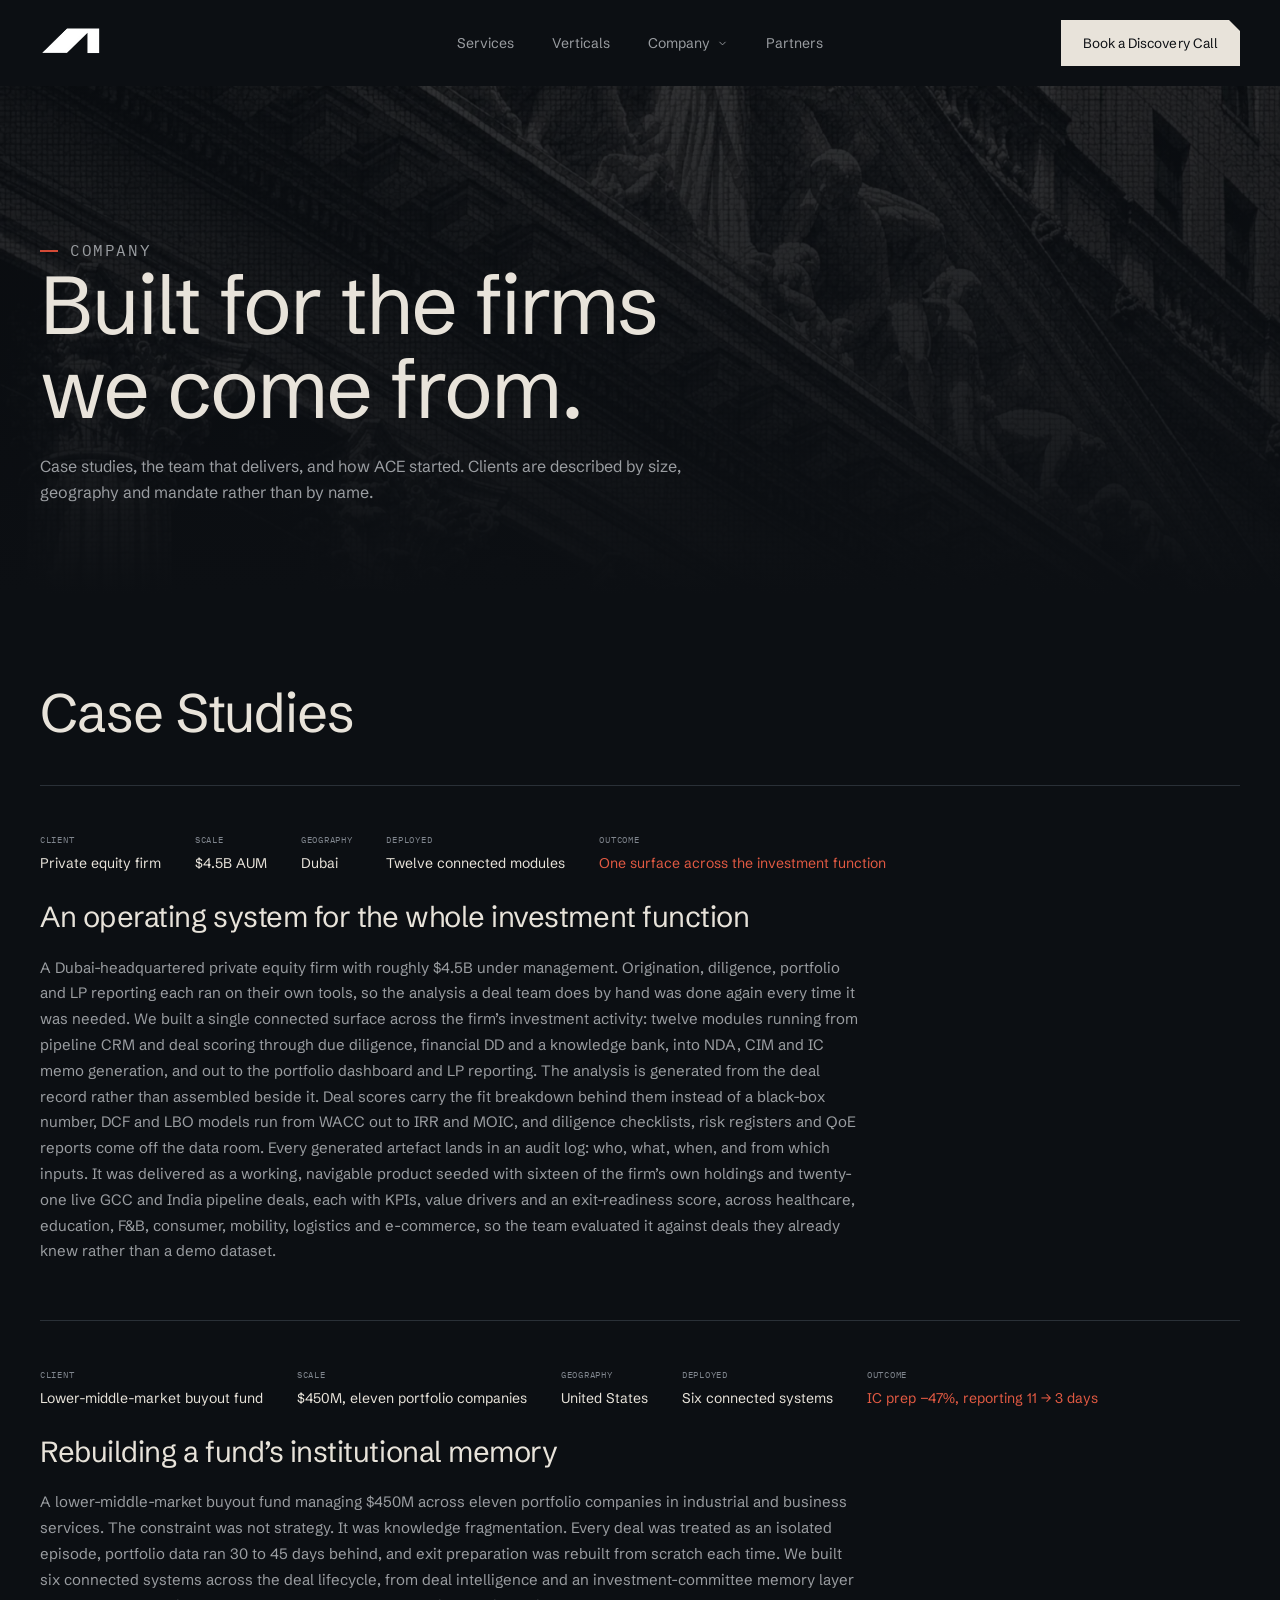
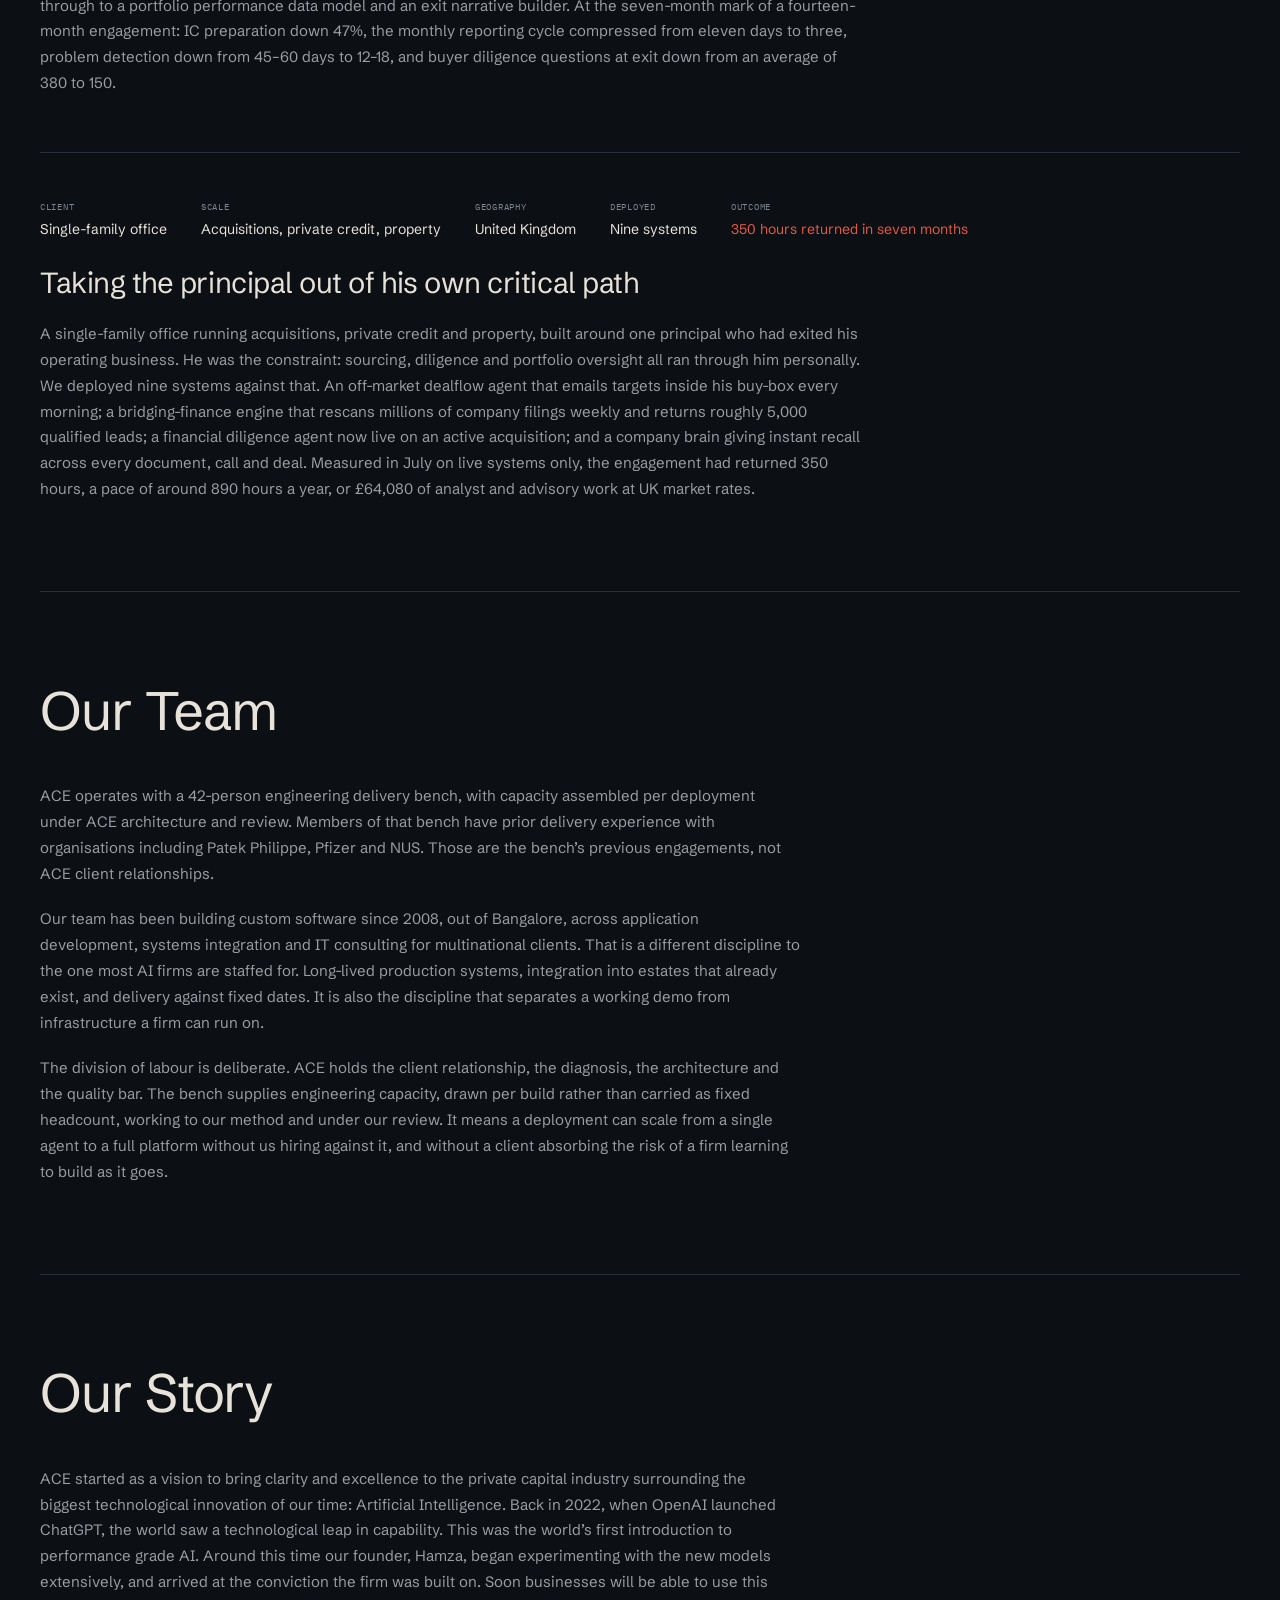
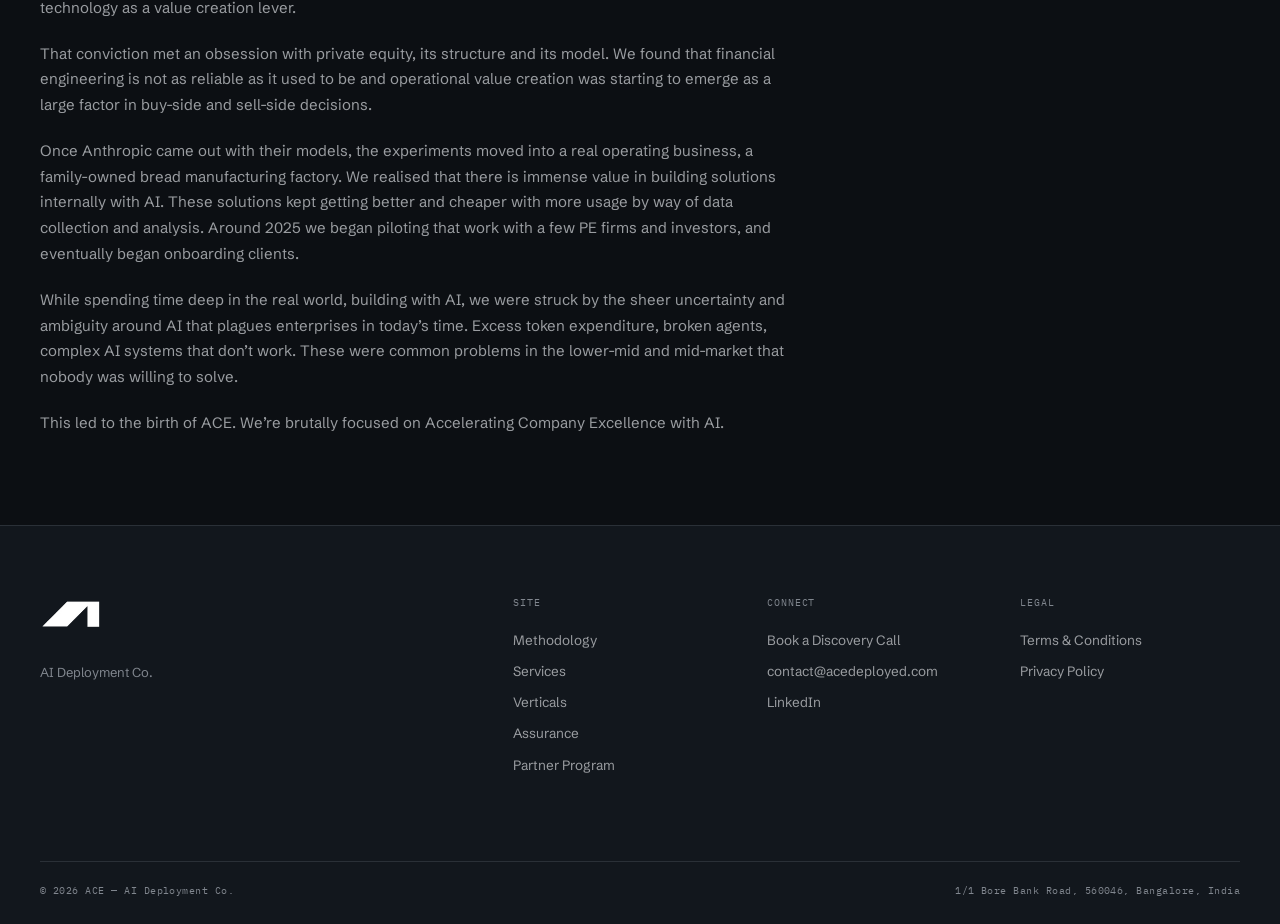
==== commit 206d794b: "Replace the borrowed visual language with an ACE design system The dark direction was right; the ing" ====
--- a/company.html
+++ b/company.html
@@ -2,24 +2,24 @@
 <html lang="en">
 <head>
   <meta charset="UTF-8"><meta name="viewport" content="width=device-width,initial-scale=1">
-  <meta name="theme-color" content="#0b0e12">
+  <meta name="theme-color" content="#0c0f13">
   <meta name="description" content="Case studies, our team and the story behind ACE.">
-  <link rel="canonical" href="https://ace-rebrand.vercel.app/company">
+  <link rel="canonical" href="https://acedeployed.com/company">
   <link rel="icon" href="assets/favicon.png" sizes="any" type="image/png">
   <link rel="apple-touch-icon" href="assets/apple-touch-icon.png">
   <meta property="og:type" content="website">
   <meta property="og:site_name" content="ACE">
-  <meta property="og:url" content="https://ace-rebrand.vercel.app/company">
+  <meta property="og:url" content="https://acedeployed.com/company">
   <meta property="og:title" content="Company &mdash; ACE">
   <meta property="og:description" content="Case studies, our team and the story behind ACE.">
-  <meta property="og:image" content="https://ace-rebrand.vercel.app/assets/og-cover.png">
+  <meta property="og:image" content="https://acedeployed.com/assets/og-cover.jpg">
   <meta property="og:image:width" content="1200"><meta property="og:image:height" content="630">
   <meta name="twitter:card" content="summary_large_image">
   <meta name="twitter:title" content="Company &mdash; ACE"><meta name="twitter:description" content="Case studies, our team and the story behind ACE.">
-  <meta name="twitter:image" content="https://ace-rebrand.vercel.app/assets/og-cover.png">
+  <meta name="twitter:image" content="https://acedeployed.com/assets/og-cover.jpg">
   <title>Company &mdash; ACE</title>
   <link rel="preconnect" href="https://fonts.googleapis.com"><link rel="preconnect" href="https://fonts.gstatic.com" crossorigin>
-  <link href="https://fonts.googleapis.com/css2?family=IBM+Plex+Mono:wght@400&amp;family=Inter:wght@400&amp;display=swap" rel="stylesheet">
+  <link href="https://fonts.googleapis.com/css2?family=IBM+Plex+Mono:wght@400&amp;family=Schibsted+Grotesk:wght@400;500&amp;display=swap" rel="stylesheet">
   <link rel="stylesheet" href="styles.css"><script src="script.js" defer></script>
 </head>
 <body>
@@ -27,11 +27,10 @@
   <header class="site-header shell">
     <a class="brand" href="/" aria-label="ACE home"><img src="assets/ace-white-logomark.png" alt=""></a>
     <nav class="desktop-nav" aria-label="Primary navigation">
-      <a href="/#method">Approach</a>
-      <a href="/#results">Results</a>
+      <a href="/#services">Services</a>
       <a href="/#verticals">Verticals</a>
       <div class="nav-group">
-        <a class="nav-trigger" href="company">Company <svg viewBox="0 0 24 24" fill="none" stroke="currentColor" stroke-width="2.2" stroke-linecap="round" stroke-linejoin="round" aria-hidden="true"><path d="m6 9 6 6 6-6"/></svg></a>
+        <a class="nav-trigger" href="company">Company <svg viewBox="0 0 24 24" fill="none" stroke="currentColor" stroke-width="2" stroke-linecap="round" stroke-linejoin="round" aria-hidden="true"><path d="m6 9 6 6 6-6"/></svg></a>
         <div class="nav-panel"><div class="nav-panel-inner">
           <a href="company#case-studies">Case Studies</a>
           <a href="company#our-team">Our Team</a>
@@ -41,62 +40,67 @@
       <a href="partners">Partners</a>
     </nav>
     <div class="header-actions">
-      <a class="button button-outline header-secondary" href="mailto:contact@acedeployed.com">Contact</a>
       <a class="button button-primary header-cta" href="https://cal.com/acedeployed/ace-discovery">Book a Discovery Call</a>
       <button class="menu-button" type="button" aria-expanded="false" aria-controls="mobile-menu"><span class="sr-only">Open menu</span><i></i><i></i></button>
     </div>
     <div class="mobile-menu" id="mobile-menu" hidden>
       <nav aria-label="Mobile navigation">
-        <a href="/#method"><span>01</span>Approach</a>
-        <a href="/#results"><span>02</span>Results</a>
-        <a href="/#verticals"><span>03</span>Verticals</a>
-        <a href="company#case-studies"><span>04</span>Case Studies</a>
-        <a href="company#our-story"><span>05</span>Our Story</a>
-        <a href="partners"><span>06</span>Partners</a>
+        <a href="/#services"><span>01</span>Services</a>
+        <a href="/#verticals"><span>02</span>Verticals</a>
+        <a href="company#case-studies"><span>03</span>Case Studies</a>
+        <a href="company#our-story"><span>04</span>Our Story</a>
+        <a href="partners"><span>05</span>Partners</a>
       </nav>
       <a class="button button-primary" href="https://cal.com/acedeployed/ace-discovery">Book a Discovery Call</a>
     </div>
   </header>
 
   <main id="main">
-    <div class="page-head shell">
-      <h1>Company</h1>
+    <div class="page-head">
+      <img src="assets/institution.webp" alt="" width="1520" height="1013" fetchpriority="high" decoding="async">
+      <div class="page-head-inner shell">
+        <p class="meta meta-mark">Company</p>
+        <h1 class="display">Built for the firms<br>we come from.</h1>
+        <p>Case studies, the team that delivers, and how ACE started. Clients are described by size, geography and mandate rather than by name.</p>
+      </div>
     </div>
 
     <section class="page-section shell" id="case-studies">
-      <h2>Case Studies</h2>
+      <h2 class="h2">Case Studies</h2>
       <article class="case">
-        <div class="card-topline"><span>$4.5B AUM Private Equity Firm</span><b>Dubai</b></div>
+        <dl class="case-meta"><div class=""><dt>Client</dt><dd>Private equity firm</dd></div><div class=""><dt>Scale</dt><dd>$4.5B AUM</dd></div><div class=""><dt>Geography</dt><dd>Dubai</dd></div><div class=""><dt>Deployed</dt><dd>Twelve connected modules</dd></div><div class="out"><dt>Outcome</dt><dd>One surface across the investment function</dd></div></dl>
         <div class="case-body"><h3>An operating system for the whole investment function</h3><p>A Dubai-headquartered private equity firm with roughly $4.5B under management. Origination, diligence, portfolio and LP reporting each ran on their own tools, so the analysis a deal team does by hand was done again every time it was needed. We built a single connected surface across the firm&rsquo;s investment activity: twelve modules running from pipeline CRM and deal scoring through due diligence, financial DD and a knowledge bank, into NDA, CIM and IC memo generation, and out to the portfolio dashboard and LP reporting. The analysis is generated from the deal record rather than assembled beside it. Deal scores carry the fit breakdown behind them instead of a black-box number, DCF and LBO models run from WACC out to IRR and MOIC, and diligence checklists, risk registers and QoE reports come off the data room. Every generated artefact lands in an audit log: who, what, when, and from which inputs. It was delivered as a working, navigable product seeded with sixteen of the firm&rsquo;s own holdings and twenty-one live GCC and India pipeline deals, each with KPIs, value drivers and an exit-readiness score, across healthcare, education, F&amp;B, consumer, mobility, logistics and e-commerce, so the team evaluated it against deals they already knew rather than a demo dataset.</p></div>
       </article>
       <article class="case">
-        <div class="card-topline"><span>$450M Buyout Fund</span><b>United States</b></div>
+        <dl class="case-meta"><div class=""><dt>Client</dt><dd>Lower-middle-market buyout fund</dd></div><div class=""><dt>Scale</dt><dd>$450M, eleven portfolio companies</dd></div><div class=""><dt>Geography</dt><dd>United States</dd></div><div class=""><dt>Deployed</dt><dd>Six connected systems</dd></div><div class="out"><dt>Outcome</dt><dd>IC prep −47%, reporting 11 → 3 days</dd></div></dl>
         <div class="case-body"><h3>Rebuilding a fund&rsquo;s institutional memory</h3><p>A lower-middle-market buyout fund managing $450M across eleven portfolio companies in industrial and business services. The constraint was not strategy. It was knowledge fragmentation. Every deal was treated as an isolated episode, portfolio data ran 30 to 45 days behind, and exit preparation was rebuilt from scratch each time. We built six connected systems across the deal lifecycle, from deal intelligence and an investment-committee memory layer through to a portfolio performance data model and an exit narrative builder. At the seven-month mark of a fourteen-month engagement: IC preparation down 47%, the monthly reporting cycle compressed from eleven days to three, problem detection down from 45&ndash;60 days to 12&ndash;18, and buyer diligence questions at exit down from an average of 380 to 150.</p></div>
       </article>
       <article class="case">
-        <div class="card-topline"><span>Single-Family Office</span><b>United Kingdom</b></div>
+        <dl class="case-meta"><div class=""><dt>Client</dt><dd>Single-family office</dd></div><div class=""><dt>Scale</dt><dd>Acquisitions, private credit, property</dd></div><div class=""><dt>Geography</dt><dd>United Kingdom</dd></div><div class=""><dt>Deployed</dt><dd>Nine systems</dd></div><div class="out"><dt>Outcome</dt><dd>350 hours returned in seven months</dd></div></dl>
         <div class="case-body"><h3>Taking the principal out of his own critical path</h3><p>A single-family office running acquisitions, private credit and property, built around one principal who had exited his operating business. He was the constraint: sourcing, diligence and portfolio oversight all ran through him personally. We deployed nine systems against that. An off-market dealflow agent that emails targets inside his buy-box every morning; a bridging-finance engine that rescans millions of company filings weekly and returns roughly 5,000 qualified leads; a financial diligence agent now live on an active acquisition; and a company brain giving instant recall across every document, call and deal. Measured in July on live systems only, the engagement had returned 350 hours, a pace of around 890 hours a year, or &pound;64,080 of analyst and advisory work at UK market rates.</p></div>
       </article>
     </section>
 
     <section class="page-section shell" id="our-team">
-      <h2>Our Team</h2>
-      <div class="prose"><p>We have a team of 42 experienced developers who have experience working with household names like Patek Philippe, Pfizer and NUS. ACE leverages that technical knowledge and domain expertise to deploy enterprise grade services to our clientele.</p><p>Our team has been building custom software since 2008, out of Bangalore, across application development, systems integration and IT consulting for multinational clients. That is a different discipline to the one most AI firms are staffed for. Long-lived production systems, integration into estates that already exist, and delivery against fixed dates. It is also the discipline that separates a working demo from infrastructure a firm can run on.</p><p>The division of labour is deliberate. Our architects hold the client relationship, the diagnosis, the architecture and the quality bar. The engineering bench supplies capacity, drawn per build rather than carried as fixed headcount, working to our method and under our review. It means a deployment can scale from a single agent to a full platform without us hiring against it, and without a client absorbing the risk of a firm learning to build as it goes.</p></div>
+      <h2 class="h2">Our Team</h2>
+      <div class="prose"><p>ACE operates with a 42-person engineering delivery bench, with capacity assembled per deployment under ACE architecture and review. Members of that bench have prior delivery experience with organisations including Patek Philippe, Pfizer and NUS. Those are the bench&rsquo;s previous engagements, not ACE client relationships.</p><p>Our team has been building custom software since 2008, out of Bangalore, across application development, systems integration and IT consulting for multinational clients. That is a different discipline to the one most AI firms are staffed for. Long-lived production systems, integration into estates that already exist, and delivery against fixed dates. It is also the discipline that separates a working demo from infrastructure a firm can run on.</p><p>The division of labour is deliberate. ACE holds the client relationship, the diagnosis, the architecture and the quality bar. The bench supplies engineering capacity, drawn per build rather than carried as fixed headcount, working to our method and under our review. It means a deployment can scale from a single agent to a full platform without us hiring against it, and without a client absorbing the risk of a firm learning to build as it goes.</p></div>
     </section>
 
     <section class="page-section shell" id="our-story">
-      <h2>Our Story</h2>
+      <h2 class="h2">Our Story</h2>
       <div class="prose"><p>ACE started as a vision to bring clarity and excellence to the private capital industry surrounding the biggest technological innovation of our time: Artificial Intelligence. Back in 2022, when OpenAI launched ChatGPT, the world saw a technological leap in capability. This was the world&rsquo;s first introduction to performance grade AI. Around this time our founder, Hamza, began experimenting with the new models extensively, and arrived at the conviction the firm was built on. Soon businesses will be able to use this technology as a value creation lever.</p><p>That conviction met an obsession with private equity, its structure and its model. We found that financial engineering is not as reliable as it used to be and operational value creation was starting to emerge as a large factor in buy-side and sell-side decisions.</p><p>Once Anthropic came out with their models, the experiments moved into a real operating business, a family-owned bread manufacturing factory. We realised that there is immense value in building solutions internally with AI. These solutions kept getting better and cheaper with more usage by way of data collection and analysis. Around 2025 we began piloting that work with a few PE firms and investors, and eventually began onboarding clients.</p><p>While spending time deep in the real world, building with AI, we were struck by the sheer uncertainty and ambiguity around AI that plagues enterprises in today&rsquo;s time. Excess token expenditure, broken agents, complex AI systems that don&rsquo;t work. These were common problems in the lower-mid and mid-market that nobody was willing to solve.</p><p>This led to the birth of ACE. We&rsquo;re brutally focused on Accelerating Company Excellence with AI.</p></div>
     </section>
 
   </main>
 
-  <footer class="site-footer" id="company"><div class="footer-inner shell">
-    <div class="footer-brand"><a class="brand" href="/" aria-label="ACE home"><img src="assets/ace-white-logomark.png" alt=""></a><p>AI Deployment Co.</p></div>
-    <div class="footer-column"><p>Site</p><a href="/#method">Approach</a><a href="/#results">Results</a><a href="/#verticals">Verticals</a><a href="/#security">Assurance</a><a href="partners">Partner Program</a></div>
-    <div class="footer-column"><p>Connect</p><a href="https://cal.com/acedeployed/ace-discovery">Book a Call</a><a href="mailto:contact@acedeployed.com">contact@acedeployed.com</a><!-- TODO: swap for the ACE company LinkedIn page when Hamza supplies it. Currently the founder profile. --><a href="https://www.linkedin.com/in/hamzavc">LinkedIn</a></div>
-    <div class="footer-column"><p>Legal</p><a href="terms">Terms &amp; Conditions</a><a href="privacy">Privacy Policy</a></div>
-    <div class="footer-meta"><span>© 2026 ACE — AI Deployment Co.</span><span>1/1 Bore Bank Road, 560046, Bangalore, India</span></div>
-  </div></footer>
+  <footer class="site-footer">
+    <div class="footer-inner shell">
+      <div class="footer-brand"><a class="brand" href="/" aria-label="ACE home"><img src="assets/ace-white-logomark.png" alt=""></a><p>AI Deployment Co.</p></div>
+      <div class="footer-column"><p>Site</p><a href="/#method">Methodology</a><a href="/#services">Services</a><a href="/#verticals">Verticals</a><a href="/#security">Assurance</a><a href="partners">Partner Program</a></div>
+      <div class="footer-column"><p>Connect</p><a href="https://cal.com/acedeployed/ace-discovery">Book a Discovery Call</a><a href="mailto:contact@acedeployed.com">contact@acedeployed.com</a><a href="https://www.linkedin.com/in/hamzavc">LinkedIn</a></div>
+      <div class="footer-column"><p>Legal</p><a href="terms">Terms &amp; Conditions</a><a href="privacy">Privacy Policy</a></div>
+      <div class="footer-meta"><span>© 2026 ACE — AI Deployment Co.</span><span>1/1 Bore Bank Road, 560046, Bangalore, India</span></div>
+    </div>
+  </footer>
 </body>
 </html>
--- a/styles.css
+++ b/styles.css
@@ -1,349 +1,373 @@
-/* ---------------------------------------------------------------------------
-   ACE — visual system.
-
-   Built for private-capital decision makers, not for a technology audience.
-   The governing brief is "high upside, controlled downside": the interface
-   should read as a production system operated by people who understand the
-   economics, never as an experiment.
-
-   Colour discipline:
-   - Copper is the ACE signature. Marks, ordinals, rules, small accents. It is
-     deliberately kept to a small share of the visible interface.
-   - Blue-grey carries information: connectors, pathways, architecture.
-   - Green is semantic only. It appears where something genuinely means a
-     measured positive outcome, and nowhere else.
-   - The primary action is bone on dark. A red or amber CTA reads as a warning
-     to this audience.
-
-   Motion discipline: reveals only. No loops, no typing, no status flipping, no
-   scanning. Diagram connectors may draw once because that explains structure.
-   Figures, security statements and calls to action never animate — they are
-   facts, and facts should sit still.
---------------------------------------------------------------------------- */
+/* ===========================================================================
+   ACE design system.
+
+   A private-capital technology and deployment company. Roughly 70%
+   institutional technology, 20% industrial/real-economy, 10% frontier AI.
+
+   Deliberately NOT: developer tooling, terminal UI, SaaS dashboard, PE
+   consultancy. The previous build borrowed Oxide Computer's language too
+   directly; the bordered page column, dot grids, terminal chrome, status
+   chips and mono-dominant type are all gone.
+
+   Three primitives carry the identity:
+     1. Vermilion  — oxidised steel and engineering markings, never a
+                     brand-red shout. Marks, rules, ordinals, one hover.
+     2. The notch  — a diagonal clipped corner taken from the ACE mark.
+                     Used sparingly so it reads as a signature, not a style.
+     3. Mono as metadata — section IDs and annotations only, ~15% of type.
+                     Everything a human reads is set in the grotesk.
+
+   Motion: intelligence assembling, never a terminal booting. Reveals and
+   connector draws only, all under prefers-reduced-motion.
+=========================================================================== */
 :root{
-  --void:#0c1014;--elevated:#13181e;--panel:#181e25;--panel-2:#1e252d;--slate:#2a3138;
-  --fog:#4e555c;--steel:#646a70;--ash:#969ba0;--silver:#b7bcc1;--bone:#e7e1d7;
-  --copper:#be674b;--copper-dim:#5e3325;--info:#7e9dac;--info-dim:#33454e;
-  --green:#00d892;--teal:#002923;--emerald:#005441;
-  --mono:"IBM Plex Mono",ui-monospace,SFMono-Regular,Menlo,Consolas,monospace;
-  --sans:"Inter",Helvetica,Arial,sans-serif;
-  --shell:min(1200px,calc(100vw - 64px));
-  --pad:36px;
+  /* core. --steel is #80868e rather than the brief's #626870: that value
+     measures 3.41:1 on ink black and fails AA for the small metadata it
+     carries. This is the nearest muted grey that clears 4.5:1 on both the
+     page and the panel while keeping bone > ash > steel intact. */
+  --void:#0c0f13;--elevated:#12171d;--panel:#171d24;--panel-2:#1d242c;
+  --bone:#e8e3da;--ash:#9a9da1;--steel:#80868e;--line:#2a3037;
+  /* ACE accent — oxidised vermilion */
+  --accent:#d34a36;--accent-hover:#e25a43;--accent-dark:#431b18;
+  --accent-wash:rgb(211 74 54 / 10%);
+  /* secondary: cold blue-grey for data and connections */
+  --info:#7894a1;--info-dim:#33454c;
+  --sans:"Schibsted Grotesk","Inter",Helvetica,Arial,sans-serif;
+  --mono:"IBM Plex Mono",ui-monospace,SFMono-Regular,Menlo,monospace;
+  --shell:min(1240px,calc(100vw - 80px));
+  --pad:0px;
+  --notch:16px;
 }
 *{box-sizing:border-box}
 html{scroll-behavior:smooth;background:var(--void)}
-body{margin:0;overflow-x:clip;background:var(--void);color:var(--bone);font-family:var(--sans);font-size:14px;font-weight:400;line-height:1.38;-webkit-font-smoothing:antialiased}
+body{margin:0;overflow-x:clip;background:var(--void);color:var(--bone);font-family:var(--sans);font-size:15px;font-weight:400;line-height:1.5;-webkit-font-smoothing:antialiased;text-rendering:optimizeLegibility}
 body.menu-open{overflow:hidden}
 a{color:inherit;text-decoration:none}
 button{color:inherit;font:inherit}
 img{display:block;max-width:100%}
-h1,h2,h3,h4{font-weight:400}
+h1,h2,h3,h4{margin:0;font-weight:400}
+p{margin:0}
+ul,ol{margin:0;padding:0;list-style:none}
 .shell{width:var(--shell);margin-inline:auto}
 .sr-only{position:absolute;width:1px;height:1px;padding:0;overflow:hidden;clip:rect(0,0,0,0);white-space:nowrap;border:0}
-.skip-link{position:fixed;top:12px;left:12px;z-index:100;padding:10px 14px;background:var(--bone);color:var(--void);font-family:var(--mono);transform:translateY(-150%)}
+.skip-link{position:fixed;top:12px;left:12px;z-index:100;padding:12px 16px;background:var(--bone);color:var(--void);transform:translateY(-160%)}
 .skip-link:focus{transform:translateY(0)}
-:focus-visible{outline:1px solid var(--copper);outline-offset:4px}
-
-/* --- Shared type ---------------------------------------------------------- */
-.cap{margin:0;color:var(--ash);font-family:var(--mono);font-size:10px;letter-spacing:.082em;text-transform:uppercase}
-.cap i{display:inline-block;width:16px;height:1px;margin-right:10px;background:var(--copper);vertical-align:middle}
-.section{padding-block:112px;border-right:1px solid var(--slate);border-left:1px solid var(--slate)}
-.section-intro{padding:0 var(--pad) 56px}
-.section-intro h2{max-width:800px;margin:0;font-size:clamp(34px,4vw,50px);line-height:1.12;letter-spacing:-.012em;text-wrap:balance}
-.section-intro .cap{margin-bottom:24px}
-.section-intro>p{max-width:660px;margin:22px 0 0;color:var(--ash);font-size:15px;line-height:1.62}
-.section-intro>.strapline{max-width:660px;margin:20px 0 0;color:var(--copper);font-size:17px;letter-spacing:.01em}
+:focus-visible{outline:2px solid var(--accent-hover);outline-offset:3px}
+
+/* --- ACE notch: the diagonal from the mark, clipped off one corner -------- */
+.notch{clip-path:polygon(0 0,calc(100% - var(--notch)) 0,100% var(--notch),100% 100%,0 100%)}
+.notch-sm{--notch:10px;clip-path:polygon(0 0,calc(100% - var(--notch)) 0,100% var(--notch),100% 100%,0 100%)}
+/* A hairline that survives the clip: the frame is the border. */
+.notch-frame{padding:1px;background:var(--line);clip-path:polygon(0 0,calc(100% - var(--notch)) 0,100% var(--notch),100% 100%,0 100%)}
+.notch-frame>*{background:var(--panel);clip-path:polygon(0 0,calc(100% - var(--notch)) 0,100% var(--notch),100% 100%,0 100%)}
+
+/* --- Type ----------------------------------------------------------------- */
+.meta{color:var(--ash);font-family:var(--mono);font-size:10px;font-weight:400;letter-spacing:.1em;text-transform:uppercase}
+.meta-mark{display:flex;align-items:center;gap:12px}
+.meta-mark::before{content:"";width:18px;height:2px;flex:none;background:var(--accent)}
+.display{font-size:clamp(44px,6.4vw,82px);line-height:1.02;letter-spacing:-.024em;text-wrap:balance}
+.h2{font-size:clamp(33px,4.4vw,54px);line-height:1.06;letter-spacing:-.02em;text-wrap:balance}
+.h3{font-size:clamp(20px,2vw,25px);line-height:1.22;letter-spacing:-.012em}
+.lede{color:var(--ash);font-size:clamp(16px,1.4vw,19px);line-height:1.55}
+.body{color:var(--ash);font-size:15px;line-height:1.62}
+
+/* Sections sit on the background. No page-wide border column. */
+.section{padding-block:clamp(84px,9vw,138px)}
+.rule{border-top:1px solid var(--line)}
+.head{max-width:900px}
+.head .meta{margin-bottom:26px}
+.head>p{max-width:660px;margin-top:24px}
 
 /* --- Header --------------------------------------------------------------- */
-.site-header{position:relative;z-index:20;display:grid;min-height:80px;grid-template-columns:1fr auto 1fr;align-items:center;border-bottom:1px solid var(--slate)}
+.site-header{position:relative;z-index:20;display:grid;min-height:86px;grid-template-columns:1fr auto 1fr;align-items:center}
 .brand{display:inline-flex;width:fit-content;align-items:center;justify-self:start}
-.brand img{width:70px;height:auto}
-.desktop-nav{display:flex;align-items:center;gap:32px;color:var(--silver);font-family:var(--mono);font-size:10px;letter-spacing:.064em;text-transform:uppercase}
+.brand img{width:66px;height:auto}
+.desktop-nav{display:flex;align-items:center;gap:38px;color:var(--ash);font-size:14px}
 .desktop-nav a{padding:8px 0;transition:color 160ms linear}
-.desktop-nav a:hover{color:var(--copper)}
-.header-actions{display:flex;justify-content:flex-end;gap:8px}
-.button{position:relative;display:inline-flex;min-height:42px;width:fit-content;align-items:center;justify-content:space-between;gap:22px;padding:11px 16px;border:1px solid var(--slate);border-radius:1px;font-family:var(--mono);font-size:10px;line-height:1.6;letter-spacing:.082em;text-transform:uppercase;transition:background-color 160ms linear,border-color 160ms linear,color 160ms linear}
-.button-primary{border-color:var(--bone);background:var(--bone);color:var(--void)}
-.button-primary::after{content:"";position:absolute;top:0;right:0;width:9px;height:9px;background:var(--copper);clip-path:polygon(100% 0,0 0,100% 100%)}
-.button-primary:hover{border-color:#fff;background:#fff}
-.button-outline{background:transparent;color:var(--silver)}
-.button-outline:hover{border-color:var(--ash);color:var(--bone)}
+.desktop-nav a:hover{color:var(--bone)}
+.header-actions{display:flex;align-items:center;justify-content:flex-end;gap:10px}
+.button{--notch:11px;position:relative;display:inline-flex;min-height:46px;width:fit-content;align-items:center;padding:12px 22px;font-size:13.5px;letter-spacing:.005em;transition:background-color 170ms linear,color 170ms linear}
+.button-primary{background:var(--bone);color:var(--void);clip-path:polygon(0 0,calc(100% - var(--notch)) 0,100% var(--notch),100% 100%,0 100%)}
+.button-primary:hover{background:#fff}
+.button-ghost{color:var(--ash)}
+.button-ghost:hover{color:var(--bone)}
+.link-arrow{display:inline-flex;align-items:center;gap:10px;color:var(--bone);font-size:14px;transition:gap 180ms cubic-bezier(.2,.7,.2,1),color 160ms linear}
+.link-arrow::after{content:"";width:16px;height:1px;background:var(--accent);transition:width 180ms cubic-bezier(.2,.7,.2,1)}
+.link-arrow:hover{color:var(--accent-hover)}
+.link-arrow:hover::after{width:26px}
 .menu-button,.mobile-menu{display:none}
 .nav-group{position:relative}
-.nav-trigger{display:inline-flex;align-items:center;gap:6px}
+.nav-trigger{display:inline-flex;align-items:center;gap:7px}
 .nav-trigger svg{width:11px;height:11px;transition:transform 200ms linear}
 .nav-group:hover .nav-trigger svg,.nav-group:focus-within .nav-trigger svg{transform:rotate(180deg)}
 .nav-panel{position:absolute;z-index:50;top:100%;left:50%;padding-top:14px;visibility:hidden;opacity:0;transform:translateX(-50%);transition:opacity 160ms linear,visibility 160ms linear}
 .nav-group:hover .nav-panel,.nav-group:focus-within .nav-panel{visibility:visible;opacity:1}
-.nav-panel-inner{display:flex;min-width:200px;flex-direction:column;padding:5px;border:1px solid var(--slate);border-radius:1px;background:var(--elevated)}
-.nav-panel-inner a{padding:9px 11px;border-radius:1px;white-space:nowrap;transition:background-color 160ms linear,color 160ms linear}
-.nav-panel-inner a:hover{background:var(--panel);color:var(--copper)}
-
-/* --- Hero ----------------------------------------------------------------- */
-.hero{display:grid;grid-template-columns:minmax(0,1.08fr) minmax(0,1fr);gap:0 56px;padding:86px var(--pad) 62px;border-right:1px solid var(--slate);border-left:1px solid var(--slate)}
-.hero-copy{align-self:center}
-.hero h1{max-width:640px;margin:0;font-size:clamp(40px,5.2vw,64px);line-height:1.06;letter-spacing:-.014em;text-wrap:balance}
-.hero-lede{max-width:600px;margin:28px 0 0;color:var(--silver);font-size:16px;line-height:1.6}
-.hero-strip{display:flex;grid-column:1/-1;flex-wrap:wrap;align-items:center;gap:9px 14px;margin:60px 0 0;padding-top:24px;border-top:1px solid var(--slate);color:var(--ash);font-family:var(--mono);font-size:10px;letter-spacing:.082em;text-transform:uppercase}
-.hero-strip i{width:3px;height:3px;background:var(--copper)}
-.hero-actions{margin-top:38px}
-
-/* Layer architecture — ACE sits on top of what the firm already runs. */
-.layer{align-self:center;border:1px solid var(--slate);background:var(--elevated)}
-.layer-cap{display:flex;align-items:center;justify-content:space-between;min-height:38px;margin:0;padding:0 16px;border-bottom:1px solid var(--slate);color:var(--steel);font-family:var(--mono);font-size:9px;letter-spacing:.082em;text-transform:uppercase}
-.layer-cap b{color:var(--copper);font-weight:400}
-.layer-band{padding:15px 16px}
-.layer-band .tag{display:block;color:var(--ash);font-family:var(--mono);font-size:9px;letter-spacing:.082em;text-transform:uppercase}
-.layer-band p{margin:9px 0 0;color:var(--steel);font-size:12.5px;line-height:1.5}
-.layer-tiles{display:grid;grid-template-columns:repeat(3,1fr);gap:5px;margin-top:12px}
-.layer-tiles i{padding:8px 7px;border:1px solid var(--slate);background:var(--panel);color:var(--silver);font-family:var(--mono);font-size:8.5px;font-style:normal;letter-spacing:.03em;text-align:center}
-.layer-link{position:relative;height:19px;border-inline:1px solid transparent}
-.layer-link::before{content:"";position:absolute;top:0;bottom:0;left:50%;width:1px;background:var(--info-dim)}
-.layer-link::after{content:"";position:absolute;bottom:0;left:50%;width:5px;height:5px;background:var(--info);transform:translate(-50%,50%) rotate(45deg)}
-.layer-band.is-ace{border-block:1px solid var(--slate);background:var(--panel);box-shadow:inset 3px 0 0 var(--copper)}
-.layer-band.is-ace .tag{color:var(--bone)}
-.layer-band.is-gate{border-block:1px solid var(--slate);background:var(--panel-2);box-shadow:inset 3px 0 0 var(--info)}
-.layer-band.is-gate .tag{color:var(--bone)}
-
-/* --- Proof strip — evidence before argument ------------------------------- */
-.proof{padding:0 var(--pad) 0;border-right:1px solid var(--slate);border-left:1px solid var(--slate);background:var(--elevated)}
-.proof-inner{padding-block:52px 46px;border-top:1px solid var(--slate)}
-.proof-grid{display:grid;grid-template-columns:repeat(4,1fr);gap:1px;margin-top:34px;background:var(--slate)}
-.proof-grid div{padding:26px 22px 24px;background:var(--elevated)}
-.proof-grid b{display:block;color:var(--bone);font-size:clamp(26px,2.7vw,34px);font-weight:400;letter-spacing:-.014em;line-height:1.1}
-.proof-grid span{display:block;margin-top:12px;color:var(--ash);font-size:12.5px;line-height:1.5}
-.proof-grid div::before{content:"";display:block;width:22px;height:2px;margin-bottom:20px;background:var(--copper)}
-.proof-note{margin:26px 0 0;color:var(--steel);font-size:12px}
+.nav-panel-inner{--notch:10px;display:flex;min-width:206px;flex-direction:column;padding:6px;background:var(--panel);box-shadow:0 0 0 1px var(--line);clip-path:polygon(0 0,calc(100% - var(--notch)) 0,100% var(--notch),100% 100%,0 100%)}
+.nav-panel-inner a{padding:10px 12px;font-size:14px;transition:background-color 160ms linear,color 160ms linear}
+.nav-panel-inner a:hover{background:var(--panel-2);color:var(--accent-hover)}
+
+/* --- Hero: typographic, generous, no chrome ------------------------------- */
+.hero{padding-block:clamp(78px,11vw,158px) clamp(74px,9vw,120px)}
+.hero h1{max-width:15ch}
+.hero .lede{max-width:640px;margin-top:34px;color:var(--bone)}
+.hero-meta{display:flex;flex-wrap:wrap;align-items:center;gap:10px 16px;margin-top:44px;color:var(--steel);font-family:var(--mono);font-size:10px;letter-spacing:.1em;text-transform:uppercase}
+.hero-meta i{width:3px;height:3px;flex:none;background:var(--accent)}
+.hero-actions{display:flex;flex-wrap:wrap;align-items:center;gap:14px 28px;margin-top:46px}
 
 /* --- Methodology ---------------------------------------------------------- */
-.method{background:var(--void)}
-.method-note{max-width:760px;margin:0 var(--pad) 46px;padding-left:18px;border-left:1px solid var(--copper);color:var(--silver);font-size:15px;line-height:1.62}
-.stages{display:grid;margin:0;padding:0;grid-template-columns:1fr 1fr;gap:1px;background:var(--slate);border-block:1px solid var(--slate);list-style:none}
-.stages li{display:flex;flex-direction:column;padding:30px 28px 32px;background:var(--elevated)}
-.stages .n{color:var(--copper);font-family:var(--mono);font-size:10px;letter-spacing:.082em}
-.stages h3{margin:18px 0 12px;font-size:23px;line-height:1.24;letter-spacing:.006em}
-.stages p{margin:0;max-width:460px;color:var(--ash);font-size:13.5px;line-height:1.62}
-.stages ul{margin:14px 0 0;padding:0;list-style:none;columns:2;column-gap:22px}
-.stages ul li{padding:5px 0;background:none;color:var(--steel);font-family:var(--mono);font-size:9.5px;letter-spacing:.04em;text-transform:uppercase}
-.value-table{width:100%;margin-top:20px;border-collapse:collapse;font-size:11.5px}
-.value-table caption{margin-bottom:10px;color:var(--steel);font-family:var(--mono);font-size:8.5px;letter-spacing:.06em;text-align:left;text-transform:uppercase}
-.value-table th{padding:8px 10px 8px 0;border-bottom:1px solid var(--slate);color:var(--steel);font-family:var(--mono);font-size:8.5px;font-weight:400;letter-spacing:.06em;text-align:left;text-transform:uppercase}
-.value-table td{padding:9px 10px 9px 0;border-bottom:1px solid var(--panel-2);color:var(--silver)}
-.value-table tr:last-child td{border-bottom:0}
-.value-table td:first-child{color:var(--bone)}
-.value-table .hi{color:var(--copper)}
+.stages{display:grid;grid-template-columns:1fr 1fr;gap:clamp(28px,3.4vw,44px);margin-top:64px}
+.stage{display:flex;flex-direction:column;padding-top:22px;border-top:1px solid var(--line)}
+.stage-id{color:var(--accent);font-family:var(--mono);font-size:10px;letter-spacing:.1em}
+.stage h3{margin:20px 0 12px}
+.stage>p{max-width:440px;color:var(--ash);font-size:14.5px;line-height:1.62}
+.stage-vis{margin-top:26px}
+.vis-note{margin-top:12px;color:var(--steel);font-family:var(--mono);font-size:9px;letter-spacing:.07em;text-transform:uppercase}
+
+/* 01 — workflow map */
+.wmap{display:flex;flex-direction:column;gap:1px}
+.wmap li{display:grid;grid-template-columns:1fr 96px auto;gap:16px;align-items:center;padding:11px 0;border-bottom:1px solid var(--line)}
+.wmap li:last-child{border-bottom:0}
+.wmap span{font-size:13.5px}
+.wmap i{position:relative;height:3px;background:var(--panel-2)}
+.wmap i::after{content:"";position:absolute;inset:0 auto 0 0;width:calc(var(--f) * 100%);background:var(--accent);transform-origin:left;transform:scaleX(0);transition:transform 900ms cubic-bezier(.2,.7,.2,1)}
+.is-visible .wmap i::after{transform:scaleX(1)}
+.wmap li:nth-child(2) i::after{transition-delay:90ms}
+.wmap li:nth-child(3) i::after{transition-delay:180ms}
+.wmap li:nth-child(4) i::after{transition-delay:270ms}
+.wmap li:nth-child(5) i::after{transition-delay:360ms}
+.wmap li:nth-child(6) i::after{transition-delay:450ms}
+.wmap b{color:var(--steel);font-family:var(--mono);font-size:9.5px;font-weight:400;letter-spacing:.06em;text-transform:uppercase}
+
+/* 02 — prioritisation */
+.rank{width:100%;border-collapse:collapse;font-size:13.5px}
+.rank th{padding:0 12px 10px 0;border-bottom:1px solid var(--line);color:var(--steel);font-family:var(--mono);font-size:9px;font-weight:400;letter-spacing:.08em;text-align:left;text-transform:uppercase}
+.rank td{padding:12px 12px 12px 0;border-bottom:1px solid var(--line);color:var(--ash)}
+.rank tr:last-child td{border-bottom:0}
+.rank td:first-child{color:var(--bone)}
+.rank .pick td{position:relative;color:var(--bone)}
+.rank .pick td:first-child::before{content:"";position:absolute;top:0;bottom:0;left:-14px;width:2px;background:var(--accent)}
+.rank .v-hi{color:var(--accent-hover)}
+
+/* 03 — architecture stack */
+.arch{display:flex;flex-direction:column}
+.arch-layer{padding:13px 0}
+.arch-layer .t{display:block;color:var(--bone);font-size:13.5px}
+.arch-layer .c{display:flex;flex-wrap:wrap;gap:6px;margin-top:9px}
+.arch-layer .c em{padding:4px 8px;background:var(--panel);color:var(--ash);font-family:var(--mono);font-size:9px;font-style:normal;letter-spacing:.05em}
+.arch-layer.is-ace .t{color:var(--accent-hover)}
+.arch-layer.is-ace .c em{background:var(--accent-dark);color:#f0b3a6}
+.arch-layer.is-human .t{color:var(--info)}
+.arch-layer.is-human .c em{background:var(--info-dim);color:#c3d6dd}
+.arch-join{position:relative;height:22px;margin-left:5px;border-left:1px solid var(--info-dim)}.arch-join::after{content:"";position:absolute;bottom:0;left:-2px;width:5px;height:5px;background:var(--info-dim);transform:rotate(45deg)}
+
+/* 04 — institutional outputs */
+.outs li{display:grid;grid-template-columns:auto 1fr auto;gap:14px;align-items:center;padding:12px 0;border-bottom:1px solid var(--line)}
+.outs li:last-child{border-bottom:0}
+.outs .dot{width:6px;height:6px;background:var(--accent);opacity:0;transform:scale(.4);transition:opacity 500ms linear,transform 500ms cubic-bezier(.2,.7,.2,1)}
+.is-visible .outs .dot{opacity:1;transform:scale(1)}
+.outs li:nth-child(2) .dot{transition-delay:120ms}
+.outs li:nth-child(3) .dot{transition-delay:240ms}
+.outs li:nth-child(4) .dot{transition-delay:360ms}
+.outs li:nth-child(5) .dot{transition-delay:480ms}
+.outs span{font-size:13.5px}
+.outs b{color:var(--steel);font-family:var(--mono);font-size:9.5px;font-weight:400;letter-spacing:.06em;text-transform:uppercase}
 
 /* --- Advisory / Deployment ------------------------------------------------ */
-.services{background:var(--void)}
-.service-grid{display:grid;grid-template-columns:1fr 1fr;gap:1px;background:var(--slate);border-block:1px solid var(--slate)}
-.service-card{display:flex;min-width:0;flex-direction:column;background:var(--elevated)}
-.card-topline{display:flex;min-height:42px;align-items:center;justify-content:space-between;padding:0 22px;border-bottom:1px solid var(--slate);color:var(--steel);font-family:var(--mono);font-size:9px;letter-spacing:.082em}
-.card-topline b{color:var(--copper);font-weight:400}
-.card-diagram{display:flex;height:288px;flex-direction:column;justify-content:center;padding:28px 22px;border-bottom:1px solid var(--slate);background:var(--panel)}
-
-/* Advisory diagram — a real measured value case, not an abstraction. */
-.vcase{margin:0 auto;width:100%;max-width:340px}
-.vcase-row{display:grid;grid-template-columns:1fr auto;gap:14px;align-items:baseline;padding:11px 0}
-.vcase-row+.vcase-row{border-top:1px solid var(--slate)}
-.vcase-row span{color:var(--steel);font-family:var(--mono);font-size:9px;letter-spacing:.06em;text-transform:uppercase}
-.vcase-row b{color:var(--bone);font-size:19px;font-weight:400;letter-spacing:-.01em}
-.vcase-row.is-ace span{color:var(--copper)}
-.vcase-row.is-ace b{color:var(--copper);font-family:var(--mono);font-size:10px;letter-spacing:.06em}
-.vcase-row.is-value{margin-top:6px;padding:13px 12px;border-top:1px solid var(--emerald);background:var(--teal)}
-.vcase-row.is-value span{color:var(--green)}
-.vcase-row.is-value b{color:var(--green);font-size:17px}
-.vcase-foot{margin:16px 0 0;color:var(--steel);font-size:11px;line-height:1.5}
-
-/* Deployment diagram — deployment without measurement is incomplete. */
-.loop{display:grid;grid-template-columns:repeat(2,1fr);gap:1px;background:var(--slate);border:1px solid var(--slate)}
-.loop div{padding:15px 14px;background:var(--panel-2)}
-.loop .s{display:block;color:var(--copper);font-family:var(--mono);font-size:9px;letter-spacing:.082em}
-.loop .t{display:block;margin-top:8px;color:var(--bone);font-size:15px}
-.loop .m{display:block;margin-top:6px;color:var(--steel);font-size:11px;line-height:1.45}
-.loop-foot{display:flex;flex-wrap:wrap;gap:6px 16px;margin-top:16px;color:var(--ash);font-family:var(--mono);font-size:9px;letter-spacing:.05em;text-transform:uppercase}
-.loop-foot i{width:3px;height:3px;background:var(--info);align-self:center}
-
-.card-copy{flex:1;padding:30px 26px 36px}
-.card-copy h3{margin:0 0 16px;font-size:25px;line-height:1.26;letter-spacing:.014em}
-.card-copy p{max-width:470px;margin:0;color:var(--ash);font-size:14px;line-height:1.62}
-.card-copy .pull{margin:20px 0 0;color:var(--bone);font-size:14px;line-height:1.55}
-
-/* --- Selected deployments ------------------------------------------------- */
-.deployments{background:var(--elevated)}
-.dep-grid{display:grid;grid-template-columns:repeat(3,1fr);gap:1px;background:var(--slate);border-block:1px solid var(--slate)}
-.dep{display:flex;flex-direction:column;padding:26px 24px 30px;background:var(--void)}
-.dep-tag{display:flex;align-items:center;justify-content:space-between;gap:10px;color:var(--steel);font-family:var(--mono);font-size:9px;letter-spacing:.06em;text-transform:uppercase}
-.dep-tag b{color:var(--copper);font-weight:400}
-.dep h3{margin:22px 0 0;font-size:19px;line-height:1.3}
-.dep>p{margin:14px 0 0;color:var(--ash);font-size:13px;line-height:1.6}
-.dep-figures{margin:24px 0 0;padding:0;border-top:1px solid var(--slate);list-style:none}
-.dep-figures li{display:flex;gap:14px;align-items:baseline;justify-content:space-between;padding:11px 0;border-bottom:1px solid var(--panel)}
-.dep-figures li:last-child{border-bottom:0}
-.dep-figures b{flex:none;color:var(--bone);font-size:17px;font-weight:400;letter-spacing:-.01em}
-.dep-figures span{color:var(--steel);font-size:11.5px;line-height:1.4;text-align:right}
-.dep-more{margin-top:auto;padding-top:22px;color:var(--ash);font-family:var(--mono);font-size:9px;letter-spacing:.082em;text-transform:uppercase;transition:color 160ms linear}
-.dep-more:hover{color:var(--copper)}
+.services-grid{display:grid;grid-template-columns:1fr 1fr;gap:clamp(28px,3.4vw,44px);margin-top:64px}
+.svc{display:flex;flex-direction:column}
+.svc-head{display:flex;align-items:baseline;justify-content:space-between;padding-bottom:20px;border-bottom:1px solid var(--line)}
+.svc-head .meta{color:var(--accent-hover)}
+.svc-vis{display:flex;min-height:268px;flex-direction:column;justify-content:center;padding:32px 28px;background:var(--elevated)}
+.svc h3{margin:30px 0 14px}
+.svc>p{max-width:460px;color:var(--ash);font-size:15px;line-height:1.62}
+.svc .pull{margin-top:20px;color:var(--bone)}
+
+/* Advisory: three inputs converge on the diagnostic, one roadmap comes out */
+.diag-in{display:grid;grid-template-columns:repeat(3,1fr);gap:8px}
+.diag-in em{padding:11px 6px;background:var(--panel);color:var(--ash);font-family:var(--mono);font-size:9px;font-style:normal;letter-spacing:.07em;text-align:center;text-transform:uppercase}
+.converge{position:relative;height:34px}
+.converge svg{width:100%;height:34px;overflow:visible}
+.converge path{fill:none;stroke:var(--info-dim);stroke-width:1;stroke-dasharray:1;stroke-dashoffset:1}
+.is-visible .converge path{animation:draw 900ms cubic-bezier(.35,0,.25,1) 180ms both}
+.diag-core{--notch:12px;padding:15px;background:var(--accent-dark);color:var(--bone);font-size:14px;text-align:center;clip-path:polygon(0 0,calc(100% - var(--notch)) 0,100% var(--notch),100% 100%,0 100%)}
+.diag-out{margin-top:16px;padding-top:15px;border-top:1px solid var(--line);color:var(--ash);font-family:var(--mono);font-size:9.5px;letter-spacing:.08em;text-align:center;text-transform:uppercase}
+.diag-out b{color:var(--bone);font-weight:400}
+
+/* Deployment: the delivery chain, ending in named institutional output */
+.chain{position:relative}.chain::before{content:"";position:absolute;top:16px;bottom:16px;left:7px;width:1px;background:var(--info-dim)}.chain li{position:relative;display:flex;align-items:center;gap:14px;padding:9px 0}
+.chain .n{width:22px;flex:none;color:var(--steel);font-family:var(--mono);font-size:9px;letter-spacing:.06em}
+.chain .t{font-size:13.5px}
+.chain li.is-out .t{color:var(--accent-hover)}
+.chain li.is-human .t{color:var(--info)}
+.chain-out{display:flex;flex-wrap:wrap;gap:6px;margin-top:14px;padding-top:15px;border-top:1px solid var(--line)}
+.chain-out em{padding:5px 9px;background:var(--panel);color:var(--ash);font-family:var(--mono);font-size:9px;font-style:normal;letter-spacing:.05em}
+
+/* --- Selected results: the one light editorial interruption --------------- */
+.results{--void:#e8e3da;--elevated:#ded8ce;--panel:#d5cfc4;--panel-2:#cbc4b7;--line:#c3bcb0;
+  --bone:#121417;--ash:#4e545c;--steel:#6b7178;--accent:#a63a28;--accent-hover:#8f3122;
+  background:#e8e3da;color:#121417}
+.results .meta{color:#5c626a}
+.results .meta-mark::before{background:var(--accent)}
+.metrics{display:grid;grid-template-columns:repeat(4,1fr);gap:clamp(26px,3vw,40px);margin-top:clamp(48px,5vw,72px)}
+.metrics li{padding-top:22px;border-top:1px solid #c3bcb0}
+.metrics b{display:flex;min-height:2em;align-items:flex-end;font-size:clamp(29px,3.1vw,42px);font-weight:400;letter-spacing:-.026em;line-height:1;text-wrap:balance}
+.metrics .k{display:block;margin-top:16px;font-size:15px;line-height:1.42}
+.metrics .s{display:block;margin-top:8px;color:#5c626a;font-family:var(--mono);font-size:9.5px;letter-spacing:.06em;text-transform:uppercase}
+.results-foot{display:flex;flex-wrap:wrap;align-items:flex-end;justify-content:space-between;gap:26px;margin-top:clamp(46px,5vw,68px)}
+.results-foot p{max-width:640px;color:#4e545c;font-size:14.5px;line-height:1.62}
+.results .link-arrow{color:#121417}
+.results .link-arrow:hover{color:var(--accent)}
 
 /* --- Verticals ------------------------------------------------------------ */
-.verticals{background:var(--void)}
-.verticals-layout{display:grid;grid-template-columns:1fr 1fr;gap:1px;background:var(--slate);border-block:1px solid var(--slate)}
-.verticals-copy{padding:44px 32px;background:var(--elevated)}
-.verticals-copy p{max-width:500px;margin:0 0 24px;color:var(--ash);font-size:13.5px;line-height:1.66}
-.verticals-copy p:last-child{margin-bottom:0}
-.verticals-copy .lead{color:var(--bone);font-size:19px;line-height:1.36;letter-spacing:.008em}
-.vertical-list{margin:0;padding:0;background:var(--elevated);list-style:none}
-.vertical-list li{display:grid;min-height:74px;grid-template-columns:44px 1fr auto;align-items:center;padding:0 24px;border-bottom:1px solid var(--slate)}
-.vertical-list li:last-child{border-bottom:0}
-.vertical-list span{color:var(--copper);font-family:var(--mono);font-size:9px;letter-spacing:.06em}
-.vertical-list b{font-size:14.5px;font-weight:400}
-.vert-icon{justify-self:end;width:22px;height:22px;fill:none;stroke:var(--info);stroke-width:1.4;stroke-linecap:square;stroke-linejoin:miter;transition:stroke 200ms linear}
-.vertical-list li:hover .vert-icon{stroke:var(--copper)}
+.verts{margin-top:60px;border-top:1px solid var(--line)}
+.verts li{display:grid;grid-template-columns:38px 1fr auto;gap:22px;align-items:center;padding:24px 0;border-bottom:1px solid var(--line);transition:background-color 200ms linear}
+.verts li:last-child{border-bottom:0}.verts li:hover{background:var(--elevated)}
+.verts .n{color:var(--steel);font-family:var(--mono);font-size:10px;letter-spacing:.06em}
+.verts .t{display:block;font-size:19px;letter-spacing:-.01em}
+.verts .flow{display:flex;flex-wrap:wrap;align-items:center;gap:7px;margin-top:9px;color:var(--steel);font-family:var(--mono);font-size:9px;letter-spacing:.07em;text-transform:uppercase}
+.verts .flow i{width:12px;height:1px;flex:none;background:var(--line)}
+.verts li:hover .flow{color:var(--ash)}
+.vert-icon{width:26px;height:26px;fill:none;stroke:var(--info);stroke-width:1.3;stroke-linecap:square;stroke-linejoin:miter;transition:stroke 220ms linear}
+.verts li:hover .vert-icon{stroke:var(--accent-hover)}
 .vert-icon path{stroke-dasharray:1;stroke-dashoffset:1}
-.vertical-list.is-visible .vert-icon path{animation:draw-path 900ms cubic-bezier(.35,0,.25,1) both}
-.vertical-list.is-visible li:nth-child(1) .vert-icon path{animation-delay:180ms}
-.vertical-list.is-visible li:nth-child(2) .vert-icon path{animation-delay:300ms}
-.vertical-list.is-visible li:nth-child(3) .vert-icon path{animation-delay:420ms}
-.vertical-list.is-visible li:nth-child(4) .vert-icon path{animation-delay:540ms}
-.vertical-list.is-visible li:nth-child(5) .vert-icon path{animation-delay:660ms}
-@keyframes draw-path{to{stroke-dashoffset:0}}
-
-/* --- Judgment stays human ------------------------------------------------- */
-.human{background:var(--elevated)}
-.gate{display:grid;grid-template-columns:repeat(5,1fr);gap:1px;margin:0 var(--pad);background:var(--slate);border:1px solid var(--slate)}
-.gate div{padding:20px 16px 22px;background:var(--void)}
-.gate .g-n{color:var(--steel);font-family:var(--mono);font-size:8.5px;letter-spacing:.082em}
-.gate .g-t{display:block;margin-top:12px;color:var(--bone);font-family:var(--mono);font-size:10px;letter-spacing:.06em;text-transform:uppercase}
-.gate .g-d{display:block;margin-top:9px;color:var(--steel);font-size:11.5px;line-height:1.5}
-.gate div.is-human{background:var(--panel);box-shadow:inset 0 3px 0 var(--copper)}
-.gate div.is-human .g-n,.gate div.is-human .g-t{color:var(--copper)}
-.gate div.is-human .g-d{color:var(--ash)}
-.split{display:grid;grid-template-columns:1fr 1fr;gap:1px;margin:1px var(--pad) 0;background:var(--slate);border:1px solid var(--slate);border-top:0}
-.split section{padding:26px 24px 30px;background:var(--void)}
-.split h3{margin:0 0 4px;color:var(--ash);font-family:var(--mono);font-size:9.5px;font-weight:400;letter-spacing:.082em;text-transform:uppercase}
-.split ul{margin:0;padding:0;list-style:none}
-.split li{padding:13px 0;border-bottom:1px solid var(--panel);color:var(--silver);font-size:14px}
-.split li:last-child{border-bottom:0}
-.split section:last-child li{color:var(--bone)}
-.split section:last-child h3{color:var(--copper)}
-
-/* --- Assurance ------------------------------------------------------------ */
-.assurance{background:var(--void)}
-.control-grid{display:grid;grid-template-columns:repeat(4,1fr);gap:1px;background:var(--slate);border-block:1px solid var(--slate)}
-.control-grid article{display:flex;min-height:186px;flex-direction:column;padding:26px 22px 28px;background:var(--elevated)}
-.control-grid h3{margin:0 0 12px;font-size:17px;line-height:1.3}
-.control-grid p{margin:0;color:var(--ash);font-size:12.5px;line-height:1.58}
-.control-grid .q{display:block;margin-bottom:14px;color:var(--steel);font-family:var(--mono);font-size:8.5px;letter-spacing:.06em;text-transform:uppercase}
-.control-grid article:nth-child(7){grid-column:span 2;background:var(--panel);box-shadow:inset 3px 0 0 var(--copper)}
-.assurance-note{max-width:820px;margin:34px var(--pad) 0;color:var(--steel);font-size:12.5px;line-height:1.66}
-
-/* --- Closing CTA ---------------------------------------------------------- */
-.cta-section{display:grid;min-height:400px;place-items:center;align-content:center;padding:80px 36px;border:1px solid var(--slate);border-bottom:0;text-align:center;background:var(--elevated)}
-.cta-section h2{max-width:780px;margin:0;font-size:clamp(34px,4.2vw,54px);line-height:1.1;letter-spacing:-.012em;text-wrap:balance}
-.cta-section p{max-width:560px;margin:24px 0 36px;color:var(--ash);font-size:15px;line-height:1.6}
+.is-visible .vert-icon path{animation:draw 950ms cubic-bezier(.35,0,.25,1) both}
+.verts li:nth-child(1) .vert-icon path{animation-delay:120ms}
+.verts li:nth-child(2) .vert-icon path{animation-delay:230ms}
+.verts li:nth-child(3) .vert-icon path{animation-delay:340ms}
+.verts li:nth-child(4) .vert-icon path{animation-delay:450ms}
+.verts li:nth-child(5) .vert-icon path{animation-delay:560ms}
+@keyframes draw{to{stroke-dashoffset:0}}
+
+/* --- Assurance: controls drawn inside the system, not bolted beneath ------ */
+.gate{display:grid;grid-template-columns:repeat(5,1fr);gap:10px;margin-top:56px}
+.gate li{padding-top:16px;border-top:1px solid var(--line)}
+.gate .n{color:var(--steel);font-family:var(--mono);font-size:9px;letter-spacing:.08em}
+.gate .t{display:block;margin-top:11px;font-size:15px}
+.gate .d{display:block;margin-top:7px;color:var(--steel);font-size:12.5px;line-height:1.45}
+.gate li.is-gate{border-top-color:var(--accent)}
+.gate li.is-gate .n,.gate li.is-gate .t{color:var(--accent-hover)}
+.gate li.is-gate .d{color:var(--ash)}
+.controls{display:grid;grid-template-columns:repeat(4,1fr);gap:34px 30px;margin-top:60px;padding-top:44px;border-top:1px solid var(--line)}
+.controls h3{margin-bottom:9px;font-size:16px;letter-spacing:-.006em}
+.controls p{color:var(--steel);font-size:13px;line-height:1.5}
+.status{margin-top:52px;padding:22px 24px;background:var(--elevated)}
+.status p{max-width:820px;color:var(--ash);font-size:13.5px;line-height:1.66}
+.status ul{display:flex;flex-wrap:wrap;gap:10px 26px;margin-top:16px}
+.status li{color:var(--steel);font-family:var(--mono);font-size:9.5px;letter-spacing:.07em;text-transform:uppercase}
+.status li b{color:var(--ash);font-weight:400}
+
+/* --- Closing CTA over the industrial band --------------------------------- */
+.cta{position:relative;overflow:hidden;isolation:isolate}
+.cta img{position:absolute;z-index:-2;inset:0;width:100%;height:100%;object-fit:cover}
+.cta::after{content:"";position:absolute;z-index:-1;inset:0;background:linear-gradient(180deg,rgb(12 15 19 / 74%) 0%,rgb(12 15 19 / 34%) 46%,rgb(12 15 19 / 86%) 100%),linear-gradient(90deg,rgb(12 15 19 / 82%) 0%,rgb(12 15 19 / 44%) 46%,rgb(12 15 19 / 6%) 100%)}
+.cta-inner{padding-block:clamp(96px,11vw,168px)}
+.cta h2{max-width:16ch}
+.cta p{max-width:520px;margin-top:24px;color:var(--ash);font-size:16px;line-height:1.55}
+.cta .hero-actions{margin-top:42px}
+.cta-brand{margin-top:clamp(64px,7vw,96px);padding-top:24px;border-top:1px solid rgb(232 227 218 / 16%);color:var(--ash);font-family:var(--mono);font-size:10px;letter-spacing:.14em;text-transform:uppercase}
 
 /* --- Footer --------------------------------------------------------------- */
-.site-footer{border-top:1px solid var(--slate);background:var(--elevated)}
-.footer-inner{display:grid;grid-template-columns:2fr repeat(3,1fr);gap:30px;padding-block:64px 24px}
-.footer-brand p{margin:18px 0 0;color:var(--steel)}
-.footer-column{display:flex;flex-direction:column;gap:10px}
-.footer-column p{margin:0 0 8px;color:var(--fog);font-family:var(--mono);font-size:9px;letter-spacing:.082em;text-transform:uppercase}
-.footer-column a{width:fit-content;color:var(--ash);font-size:12px}
-.footer-column a:hover{color:var(--copper)}
-.footer-meta{display:flex;grid-column:1/-1;justify-content:space-between;margin-top:46px;padding-top:20px;border-top:1px solid var(--slate);color:var(--fog);font-family:var(--mono);font-size:9px;letter-spacing:.03em}
-
-.reveal{opacity:0;transform:translateY(12px);transition:opacity 620ms cubic-bezier(.2,.7,.2,1),transform 620ms cubic-bezier(.2,.7,.2,1)}
-.reveal.is-visible{opacity:1;transform:translateY(0)}
-
-/* --- Inner pages — company, partners, legal ------------------------------- */
-.page-head{padding:88px var(--pad) 56px;border-right:1px solid var(--slate);border-left:1px solid var(--slate)}
-.page-head+.page-section{padding-top:48px}
-.page-head h1{max-width:820px;margin:0;font-size:clamp(40px,5.4vw,60px);line-height:1.06;letter-spacing:-.014em}
-.page-head p{max-width:660px;margin:24px 0 0;color:var(--ash);font-size:15px;line-height:1.62}
-.page-section{padding-block:92px;border-right:1px solid var(--slate);border-left:1px solid var(--slate)}
-.page-section+.page-section{border-top:1px solid var(--slate)}
-.page-section>h2{max-width:760px;margin:0 var(--pad) 44px;font-size:clamp(30px,3.4vw,42px);line-height:1.14;letter-spacing:-.01em}
-.prose{max-width:760px;margin:0 var(--pad)}
-.prose p{margin:0 0 20px;color:var(--ash);font-size:14px;line-height:1.72}
+.site-footer{border-top:1px solid var(--line);background:var(--elevated)}
+.footer-inner{display:grid;grid-template-columns:2fr repeat(3,1fr);gap:34px;padding-block:70px 26px}
+.footer-brand p{margin-top:20px;color:var(--steel);font-size:13px}
+.footer-column{display:flex;flex-direction:column;gap:11px}
+.footer-column p{margin-bottom:8px;color:var(--steel);font-family:var(--mono);font-size:9.5px;letter-spacing:.1em;text-transform:uppercase}
+.footer-column a{width:fit-content;color:var(--ash);font-size:13.5px;transition:color 160ms linear}
+.footer-column a:hover{color:var(--bone)}
+.footer-meta{display:flex;grid-column:1/-1;justify-content:space-between;margin-top:52px;padding-top:22px;border-top:1px solid var(--line);color:var(--steel);font-family:var(--mono);font-size:9.5px;letter-spacing:.05em}
+
+.reveal{opacity:0;transform:translateY(14px);transition:opacity 700ms cubic-bezier(.2,.7,.2,1),transform 700ms cubic-bezier(.2,.7,.2,1)}
+.reveal.is-visible{opacity:1;transform:none}
+
+/* --- Inner pages ---------------------------------------------------------- */
+.page-head{position:relative;overflow:hidden;isolation:isolate}
+.page-head img{position:absolute;z-index:-2;inset:0;width:100%;height:100%;object-fit:cover;object-position:center 34%}
+.page-head::after{content:"";position:absolute;z-index:-1;inset:0;background:linear-gradient(180deg,rgb(12 15 19 / 74%) 0%,rgb(12 15 19 / 86%) 62%,var(--void) 100%)}
+.page-head-inner{padding-block:clamp(84px,10vw,140px) clamp(60px,7vw,92px)}
+.page-head h1{max-width:16ch}
+.page-head p{max-width:660px;margin-top:24px;color:var(--ash);font-size:16px;line-height:1.58}
+.page-section{padding-block:clamp(68px,7vw,96px)}
+.page-section+.page-section{border-top:1px solid var(--line)}
+.page-section>h2{max-width:800px;margin-bottom:44px}
+.prose{max-width:760px}
+.prose p{margin-bottom:20px;color:var(--ash);font-size:15px;line-height:1.72}
 .prose p:last-child{margin-bottom:0}
 .prose strong{color:var(--bone);font-weight:400}
-.case{border-top:1px solid var(--slate);background:var(--elevated)}
-.case:last-of-type{border-bottom:1px solid var(--slate)}
-.case .card-topline{padding-inline:var(--pad)}
-.case-body{max-width:820px;padding:34px var(--pad) 44px}
-.case-body h3{margin:0 0 20px;font-size:clamp(22px,2.4vw,28px);line-height:1.26;letter-spacing:.01em}
-.case-body p{margin:0;color:var(--ash);font-size:14px;line-height:1.72}
-.legal{display:grid;grid-template-columns:236px 1fr;gap:56px;padding:0 var(--pad) 96px;border-right:1px solid var(--slate);border-left:1px solid var(--slate)}
+.case{padding-top:32px;border-top:1px solid var(--line)}
+.case+.case{margin-top:56px}
+.case-meta{display:flex;flex-wrap:wrap;gap:10px 34px;margin-bottom:26px}
+.case-meta div{display:flex;flex-direction:column;gap:6px}
+.case-meta dt{color:var(--steel);font-family:var(--mono);font-size:9px;letter-spacing:.08em;text-transform:uppercase}
+.case-meta dd{margin:0;font-size:14px}
+.case-meta .out dd{color:var(--accent-hover)}
+.case-body{max-width:820px}
+.case-body h3{margin-bottom:20px;font-size:clamp(22px,2.4vw,29px);line-height:1.2;letter-spacing:-.016em}
+.case-body p{color:var(--ash);font-size:15px;line-height:1.72}
+.legal{display:grid;grid-template-columns:230px 1fr;gap:60px;padding-bottom:96px}
 .legal-toc{position:sticky;top:28px;align-self:start;max-height:calc(100vh - 56px);overflow-y:auto}
-.legal-toc p{margin:0 0 14px;color:var(--fog);font-family:var(--mono);font-size:9px;letter-spacing:.082em;text-transform:uppercase}
-.legal-toc a{display:block;padding:5px 0;color:var(--steel);font-size:12px;line-height:1.45;transition:color 160ms linear}
-.legal-toc a:hover{color:var(--copper)}
+.legal-toc p{margin-bottom:14px;color:var(--steel);font-family:var(--mono);font-size:9.5px;letter-spacing:.1em;text-transform:uppercase}
+.legal-toc a{display:block;padding:5px 0;color:var(--steel);font-size:13px;line-height:1.45;transition:color 160ms linear}
+.legal-toc a:hover{color:var(--bone)}
 .legal-doc{max-width:760px;min-width:0}
-.legal-doc section{padding-bottom:40px}
-.legal-doc section+section{padding-top:40px;border-top:1px solid var(--slate)}
-.legal-doc h2{display:flex;gap:14px;margin:0 0 18px;font-size:21px;line-height:1.3;letter-spacing:.01em}
-.legal-doc h2 span{flex:none;color:var(--copper);font-family:var(--mono);font-size:11px;line-height:1.9;letter-spacing:.064em}
-.legal-doc p{margin:0 0 16px;color:var(--ash);font-size:14px;line-height:1.72}
+.legal-doc section{padding-bottom:42px}
+.legal-doc section+section{padding-top:42px;border-top:1px solid var(--line)}
+.legal-doc h2{display:flex;gap:15px;margin-bottom:18px;font-size:22px;line-height:1.3;letter-spacing:-.012em}
+.legal-doc h2 span{flex:none;color:var(--accent-hover);font-family:var(--mono);font-size:11px;line-height:2}
+.legal-doc p{margin-bottom:16px;color:var(--ash);font-size:15px;line-height:1.72}
 .legal-doc p:last-child{margin-bottom:0}
-.legal-doc ul{margin:0 0 16px;padding-left:18px;color:var(--ash);font-size:14px;line-height:1.72}
+.legal-doc ul{margin-bottom:16px;padding-left:19px;color:var(--ash);font-size:15px;line-height:1.72;list-style:disc}
 .legal-doc li{margin-bottom:8px}
-.legal-doc a{color:var(--copper)}
+.legal-doc a{color:var(--accent-hover)}
 .legal-doc a:hover{text-decoration:underline}
-.legal-meta{display:flex;flex-wrap:wrap;gap:10px 26px;margin:0 auto 56px;padding:14px var(--pad);border:1px solid var(--slate);color:var(--fog);font-family:var(--mono);font-size:9px;letter-spacing:.064em;text-transform:uppercase}
+.legal-meta{display:flex;flex-wrap:wrap;gap:10px 28px;margin-bottom:56px;padding-bottom:22px;border-bottom:1px solid var(--line);color:var(--steel);font-family:var(--mono);font-size:9.5px;letter-spacing:.07em;text-transform:uppercase}
 
 /* --- Responsive ----------------------------------------------------------- */
-@media(max-width:1080px){
-  .hero{grid-template-columns:1fr;gap:52px 0}
-  .layer{align-self:stretch}
-  .layer-tiles{grid-template-columns:repeat(6,1fr)}
-  .proof-grid{grid-template-columns:repeat(2,1fr)}
-  .control-grid{grid-template-columns:repeat(2,1fr)}.control-grid article:nth-child(7){grid-column:span 2}
-  .dep-grid{grid-template-columns:1fr}
+@media(max-width:1120px){
+  :root{--shell:min(100%,calc(100vw - 56px))}
+  .metrics{grid-template-columns:repeat(2,1fr)}
+  .controls{grid-template-columns:repeat(2,1fr)}
   .gate{grid-template-columns:repeat(2,1fr)}
 }
 @media(max-width:900px){
-  :root{--shell:min(100%,calc(100vw - 32px));--pad:20px}
-  .site-header{min-height:68px;grid-template-columns:1fr auto}
-  .desktop-nav,.header-secondary,.header-cta{display:none}
-  .menu-button{display:flex;width:42px;height:38px;flex-direction:column;align-items:center;justify-content:center;gap:6px;border:1px solid var(--slate);border-radius:1px;background:transparent}
-  .menu-button i{width:16px;height:1px;background:var(--bone);transition:transform 180ms linear}
+  :root{--shell:min(100%,calc(100vw - 40px))}
+  .site-header{min-height:72px;grid-template-columns:1fr auto}
+  .desktop-nav,.header-cta{display:none}
+  .menu-button{display:flex;width:44px;height:40px;flex-direction:column;align-items:center;justify-content:center;gap:6px;background:transparent;box-shadow:inset 0 0 0 1px var(--line)}
+  .menu-button i{width:17px;height:1px;background:var(--bone);transition:transform 180ms linear}
   .menu-button[aria-expanded=true] i:first-of-type{transform:translateY(3.5px) rotate(45deg)}
   .menu-button[aria-expanded=true] i:last-of-type{transform:translateY(-3.5px) rotate(-45deg)}
-  .mobile-menu{position:fixed;z-index:10;inset:68px 0 0;padding:38px 24px;background:var(--void)}
+  .mobile-menu{position:fixed;z-index:10;inset:72px 0 0;padding:34px 24px 40px;background:var(--void)}
   .mobile-menu:not([hidden]){display:flex;flex-direction:column;justify-content:space-between}
   .mobile-menu nav{display:flex;flex-direction:column}
-  .mobile-menu nav a{display:grid;min-height:66px;grid-template-columns:38px 1fr;align-items:center;border-bottom:1px solid var(--slate);font-size:20px}
-  .mobile-menu nav span{color:var(--copper);font-family:var(--mono);font-size:9px}
-  .brand img{width:62px}
-  .hero{padding:64px var(--pad) 72px}
-  .section{padding-block:80px}
-  .section-intro{padding:0 var(--pad) 40px}
-  .stages,.service-grid,.verticals-layout,.split{grid-template-columns:1fr}
-  .stages ul{columns:1}
-  .verticals-copy{padding:32px 20px}
-  .card-diagram{height:auto;padding:24px 20px}
-  .page-head{padding:56px var(--pad) 40px}
-  .page-section{padding-block:64px}
-  .legal{grid-template-columns:1fr;gap:32px;padding:0 var(--pad) 64px}
-  .legal-toc{position:static;max-height:none;padding-bottom:24px;border-bottom:1px solid var(--slate)}
+  .mobile-menu nav a{display:grid;min-height:68px;grid-template-columns:40px 1fr;align-items:center;border-bottom:1px solid var(--line);font-size:21px}
+  .mobile-menu nav span{color:var(--accent);font-family:var(--mono);font-size:9.5px}
+  .stages,.services-grid{grid-template-columns:1fr;gap:52px}
+  .stage>p,.svc>p{max-width:none}
+  .legal{grid-template-columns:1fr;gap:32px}
+  .legal-toc{position:static;max-height:none;padding-bottom:24px;border-bottom:1px solid var(--line)}
   .legal-toc a{display:inline-block;margin-right:18px}
   .footer-inner{grid-template-columns:1fr 1fr}
-  .footer-brand{grid-column:1/-1;margin-bottom:24px}
+  .footer-brand{grid-column:1/-1;margin-bottom:22px}
+  /* WCAG 2.5.8: inline links need a 44px tap area on touch. */
+  .footer-column{gap:0}
+  .footer-column a{padding-block:12px}
+  .link-arrow{padding-block:12px}
+  .verts li{padding-block:20px}
 }
 @media(max-width:620px){
-  :root{--shell:calc(100vw - 20px);--pad:16px}
-  .site-header{width:calc(100vw - 32px)}
-  .hero h1{font-size:clamp(34px,9.4vw,44px)}
-  .layer-tiles{grid-template-columns:repeat(2,1fr)}
-  .proof-grid,.control-grid,.gate{grid-template-columns:1fr}.control-grid article:nth-child(7){grid-column:auto}
-  .loop{grid-template-columns:1fr}
-  .vertical-list li{grid-template-columns:30px 1fr auto;padding:0 16px}
-  .vert-icon{width:19px;height:19px}
-  .cta-section{min-height:340px;padding:56px 18px}
-  .footer-inner{grid-template-columns:1fr;padding-inline:10px}
+  :root{--shell:calc(100vw - 32px);--notch:12px}
+  .metrics,.controls{grid-template-columns:1fr}
+  .gate{grid-template-columns:1fr;gap:0}
+  .gate li{padding-block:16px}
+  .verts li{grid-template-columns:26px 1fr auto;gap:14px}
+  .verts .t{font-size:17px}
+  .diag-in{grid-template-columns:1fr;gap:6px}
+  .converge{height:22px}
+  .svc-vis{min-height:0;padding:26px 20px}
+  .footer-inner{grid-template-columns:1fr}
   .footer-brand{grid-column:auto}
   .footer-meta{align-items:flex-start;flex-direction:column;gap:10px}
-  .dep-figures span{text-align:left}
-  .dep-figures li{flex-direction:column;gap:4px}
+  .case-meta{gap:14px 24px}
 }
 @media(prefers-reduced-motion:reduce){
   html{scroll-behavior:auto}
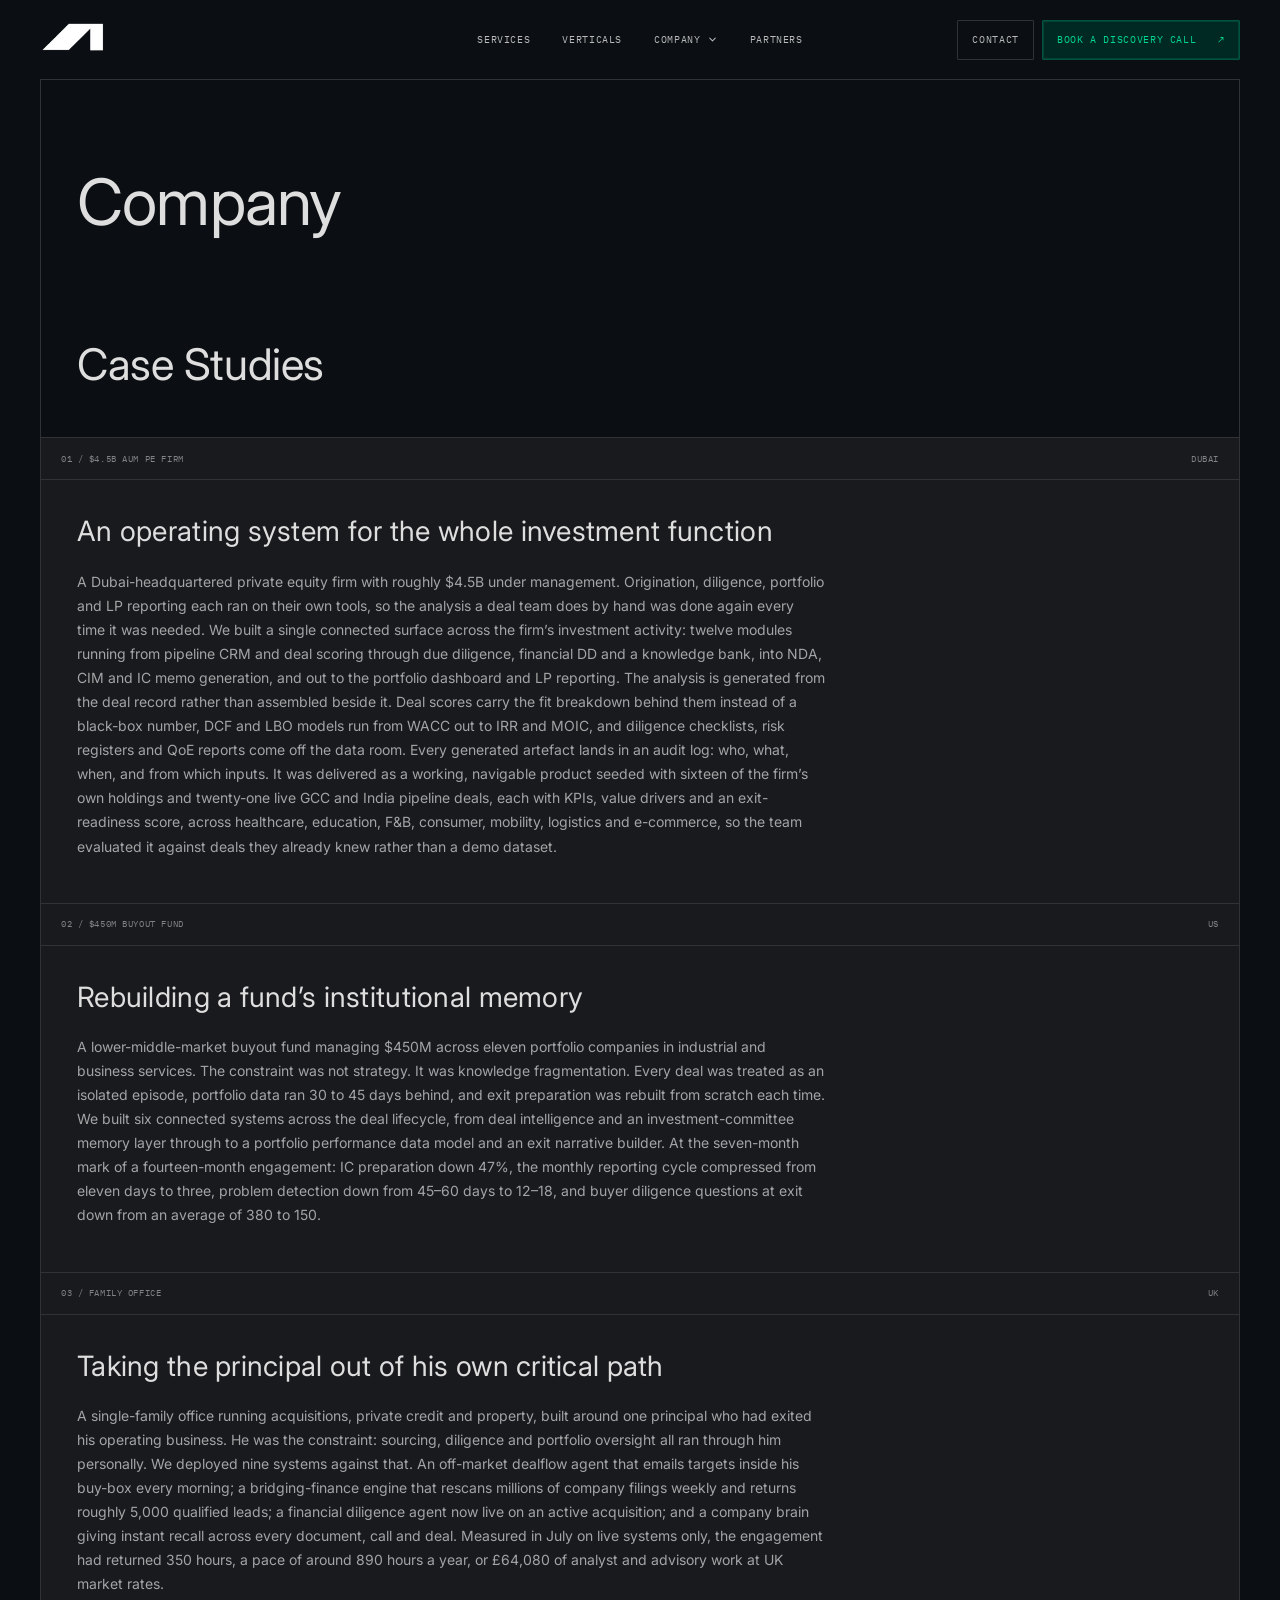
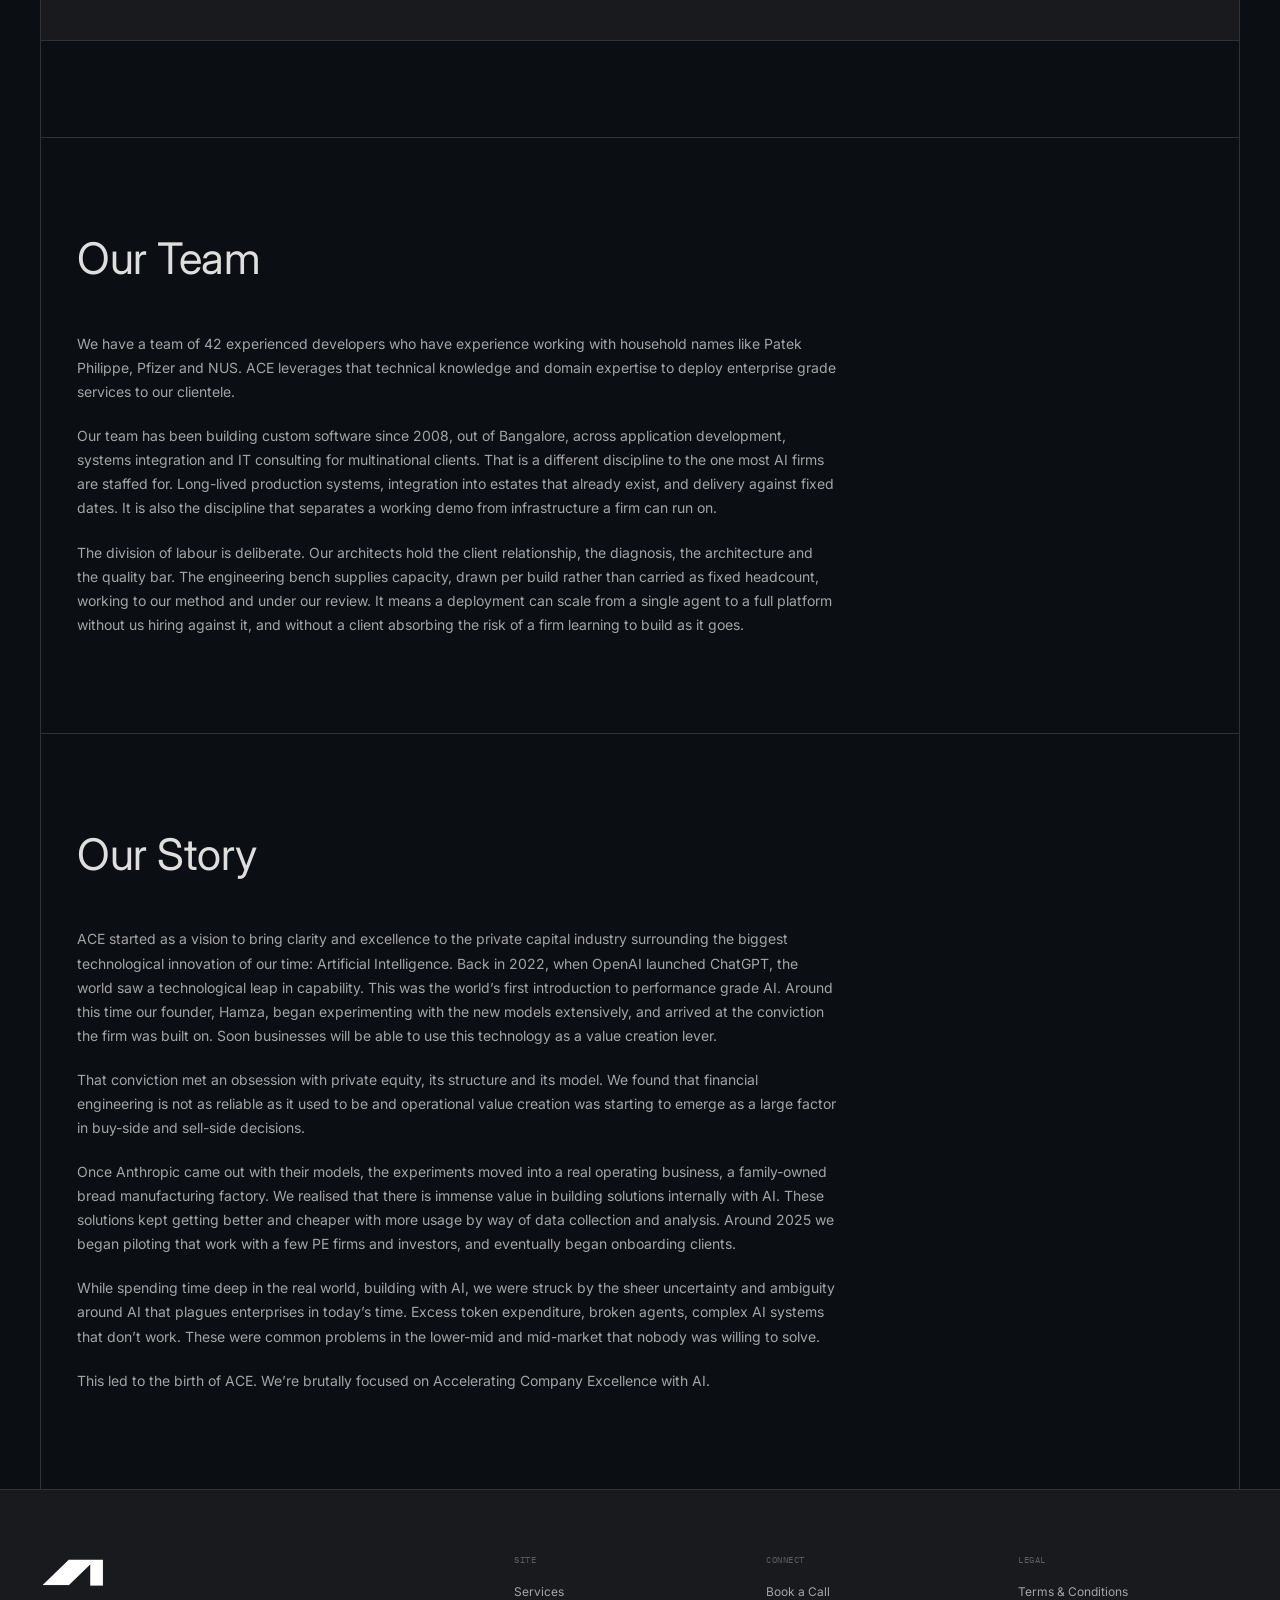
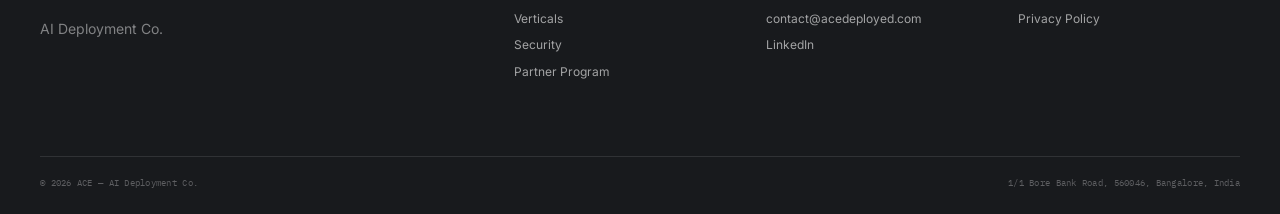
==== commit d212ae3a: "Restore the four-panel stage rail build Hamza reviewed both directions side by side and chose this o" ====
--- a/company.html
+++ b/company.html
@@ -2,24 +2,24 @@
 <html lang="en">
 <head>
   <meta charset="UTF-8"><meta name="viewport" content="width=device-width,initial-scale=1">
-  <meta name="theme-color" content="#0c0f13">
+  <meta name="theme-color" content="#0b0e12">
   <meta name="description" content="Case studies, our team and the story behind ACE.">
-  <link rel="canonical" href="https://acedeployed.com/company">
+  <link rel="canonical" href="https://ace-rebrand.vercel.app/company">
   <link rel="icon" href="assets/favicon.png" sizes="any" type="image/png">
   <link rel="apple-touch-icon" href="assets/apple-touch-icon.png">
   <meta property="og:type" content="website">
   <meta property="og:site_name" content="ACE">
-  <meta property="og:url" content="https://acedeployed.com/company">
+  <meta property="og:url" content="https://ace-rebrand.vercel.app/company">
   <meta property="og:title" content="Company &mdash; ACE">
   <meta property="og:description" content="Case studies, our team and the story behind ACE.">
-  <meta property="og:image" content="https://acedeployed.com/assets/og-cover.jpg">
+  <meta property="og:image" content="https://ace-rebrand.vercel.app/assets/og-cover.png">
   <meta property="og:image:width" content="1200"><meta property="og:image:height" content="630">
   <meta name="twitter:card" content="summary_large_image">
   <meta name="twitter:title" content="Company &mdash; ACE"><meta name="twitter:description" content="Case studies, our team and the story behind ACE.">
-  <meta name="twitter:image" content="https://acedeployed.com/assets/og-cover.jpg">
+  <meta name="twitter:image" content="https://ace-rebrand.vercel.app/assets/og-cover.png">
   <title>Company &mdash; ACE</title>
   <link rel="preconnect" href="https://fonts.googleapis.com"><link rel="preconnect" href="https://fonts.gstatic.com" crossorigin>
-  <link href="https://fonts.googleapis.com/css2?family=IBM+Plex+Mono:wght@400&amp;family=Schibsted+Grotesk:wght@400;500&amp;display=swap" rel="stylesheet">
+  <link href="https://fonts.googleapis.com/css2?family=IBM+Plex+Mono:wght@400&amp;family=Inter:wght@400&amp;display=swap" rel="stylesheet">
   <link rel="stylesheet" href="styles.css"><script src="script.js" defer></script>
 </head>
 <body>
@@ -30,7 +30,7 @@
       <a href="/#services">Services</a>
       <a href="/#verticals">Verticals</a>
       <div class="nav-group">
-        <a class="nav-trigger" href="company">Company <svg viewBox="0 0 24 24" fill="none" stroke="currentColor" stroke-width="2" stroke-linecap="round" stroke-linejoin="round" aria-hidden="true"><path d="m6 9 6 6 6-6"/></svg></a>
+        <a class="nav-trigger" href="company">Company <svg viewBox="0 0 24 24" fill="none" stroke="currentColor" stroke-width="2.2" stroke-linecap="round" stroke-linejoin="round" aria-hidden="true"><path d="m6 9 6 6 6-6"/></svg></a>
         <div class="nav-panel"><div class="nav-panel-inner">
           <a href="company#case-studies">Case Studies</a>
           <a href="company#our-team">Our Team</a>
@@ -40,7 +40,8 @@
       <a href="partners">Partners</a>
     </nav>
     <div class="header-actions">
-      <a class="button button-primary header-cta" href="https://cal.com/acedeployed/ace-discovery">Book a Discovery Call</a>
+      <a class="button button-outline header-secondary" href="mailto:contact@acedeployed.com">Contact</a>
+      <a class="button button-primary header-cta" href="https://cal.com/acedeployed/ace-discovery">Book a Discovery Call <span aria-hidden="true">&#8599;</span></a>
       <button class="menu-button" type="button" aria-expanded="false" aria-controls="mobile-menu"><span class="sr-only">Open menu</span><i></i><i></i></button>
     </div>
     <div class="mobile-menu" id="mobile-menu" hidden>
@@ -48,59 +49,53 @@
         <a href="/#services"><span>01</span>Services</a>
         <a href="/#verticals"><span>02</span>Verticals</a>
         <a href="company#case-studies"><span>03</span>Case Studies</a>
-        <a href="company#our-story"><span>04</span>Our Story</a>
-        <a href="partners"><span>05</span>Partners</a>
+        <a href="company#our-team"><span>04</span>Our Team</a>
+        <a href="company#our-story"><span>05</span>Our Story</a>
+        <a href="partners"><span>06</span>Partners</a>
       </nav>
-      <a class="button button-primary" href="https://cal.com/acedeployed/ace-discovery">Book a Discovery Call</a>
+      <a class="button button-primary" href="https://cal.com/acedeployed/ace-discovery">Book a Discovery Call <span aria-hidden="true">&#8599;</span></a>
     </div>
   </header>
 
   <main id="main">
-    <div class="page-head">
-      <img src="assets/institution.webp" alt="" width="1520" height="1013" fetchpriority="high" decoding="async">
-      <div class="page-head-inner shell">
-        <p class="meta meta-mark">Company</p>
-        <h1 class="display">Built for the firms<br>we come from.</h1>
-        <p>Case studies, the team that delivers, and how ACE started. Clients are described by size, geography and mandate rather than by name.</p>
-      </div>
+    <div class="page-head shell">
+      <h1>Company</h1>
     </div>
 
     <section class="page-section shell" id="case-studies">
-      <h2 class="h2">Case Studies</h2>
+      <h2>Case Studies</h2>
       <article class="case">
-        <dl class="case-meta"><div class=""><dt>Client</dt><dd>Private equity firm</dd></div><div class=""><dt>Scale</dt><dd>$4.5B AUM</dd></div><div class=""><dt>Geography</dt><dd>Dubai</dd></div><div class=""><dt>Deployed</dt><dd>Twelve connected modules</dd></div><div class="out"><dt>Outcome</dt><dd>One surface across the investment function</dd></div></dl>
+        <div class="card-topline"><span>01 / $4.5B AUM PE FIRM</span><span>DUBAI</span></div>
         <div class="case-body"><h3>An operating system for the whole investment function</h3><p>A Dubai-headquartered private equity firm with roughly $4.5B under management. Origination, diligence, portfolio and LP reporting each ran on their own tools, so the analysis a deal team does by hand was done again every time it was needed. We built a single connected surface across the firm&rsquo;s investment activity: twelve modules running from pipeline CRM and deal scoring through due diligence, financial DD and a knowledge bank, into NDA, CIM and IC memo generation, and out to the portfolio dashboard and LP reporting. The analysis is generated from the deal record rather than assembled beside it. Deal scores carry the fit breakdown behind them instead of a black-box number, DCF and LBO models run from WACC out to IRR and MOIC, and diligence checklists, risk registers and QoE reports come off the data room. Every generated artefact lands in an audit log: who, what, when, and from which inputs. It was delivered as a working, navigable product seeded with sixteen of the firm&rsquo;s own holdings and twenty-one live GCC and India pipeline deals, each with KPIs, value drivers and an exit-readiness score, across healthcare, education, F&amp;B, consumer, mobility, logistics and e-commerce, so the team evaluated it against deals they already knew rather than a demo dataset.</p></div>
       </article>
       <article class="case">
-        <dl class="case-meta"><div class=""><dt>Client</dt><dd>Lower-middle-market buyout fund</dd></div><div class=""><dt>Scale</dt><dd>$450M, eleven portfolio companies</dd></div><div class=""><dt>Geography</dt><dd>United States</dd></div><div class=""><dt>Deployed</dt><dd>Six connected systems</dd></div><div class="out"><dt>Outcome</dt><dd>IC prep −47%, reporting 11 → 3 days</dd></div></dl>
+        <div class="card-topline"><span>02 / $450M BUYOUT FUND</span><span>US</span></div>
         <div class="case-body"><h3>Rebuilding a fund&rsquo;s institutional memory</h3><p>A lower-middle-market buyout fund managing $450M across eleven portfolio companies in industrial and business services. The constraint was not strategy. It was knowledge fragmentation. Every deal was treated as an isolated episode, portfolio data ran 30 to 45 days behind, and exit preparation was rebuilt from scratch each time. We built six connected systems across the deal lifecycle, from deal intelligence and an investment-committee memory layer through to a portfolio performance data model and an exit narrative builder. At the seven-month mark of a fourteen-month engagement: IC preparation down 47%, the monthly reporting cycle compressed from eleven days to three, problem detection down from 45&ndash;60 days to 12&ndash;18, and buyer diligence questions at exit down from an average of 380 to 150.</p></div>
       </article>
       <article class="case">
-        <dl class="case-meta"><div class=""><dt>Client</dt><dd>Single-family office</dd></div><div class=""><dt>Scale</dt><dd>Acquisitions, private credit, property</dd></div><div class=""><dt>Geography</dt><dd>United Kingdom</dd></div><div class=""><dt>Deployed</dt><dd>Nine systems</dd></div><div class="out"><dt>Outcome</dt><dd>350 hours returned in seven months</dd></div></dl>
+        <div class="card-topline"><span>03 / FAMILY OFFICE</span><span>UK</span></div>
         <div class="case-body"><h3>Taking the principal out of his own critical path</h3><p>A single-family office running acquisitions, private credit and property, built around one principal who had exited his operating business. He was the constraint: sourcing, diligence and portfolio oversight all ran through him personally. We deployed nine systems against that. An off-market dealflow agent that emails targets inside his buy-box every morning; a bridging-finance engine that rescans millions of company filings weekly and returns roughly 5,000 qualified leads; a financial diligence agent now live on an active acquisition; and a company brain giving instant recall across every document, call and deal. Measured in July on live systems only, the engagement had returned 350 hours, a pace of around 890 hours a year, or &pound;64,080 of analyst and advisory work at UK market rates.</p></div>
       </article>
     </section>
 
     <section class="page-section shell" id="our-team">
-      <h2 class="h2">Our Team</h2>
-      <div class="prose"><p>ACE operates with a 42-person engineering delivery bench, with capacity assembled per deployment under ACE architecture and review. Members of that bench have prior delivery experience with organisations including Patek Philippe, Pfizer and NUS. Those are the bench&rsquo;s previous engagements, not ACE client relationships.</p><p>Our team has been building custom software since 2008, out of Bangalore, across application development, systems integration and IT consulting for multinational clients. That is a different discipline to the one most AI firms are staffed for. Long-lived production systems, integration into estates that already exist, and delivery against fixed dates. It is also the discipline that separates a working demo from infrastructure a firm can run on.</p><p>The division of labour is deliberate. ACE holds the client relationship, the diagnosis, the architecture and the quality bar. The bench supplies engineering capacity, drawn per build rather than carried as fixed headcount, working to our method and under our review. It means a deployment can scale from a single agent to a full platform without us hiring against it, and without a client absorbing the risk of a firm learning to build as it goes.</p></div>
+      <h2>Our Team</h2>
+      <div class="prose"><p>We have a team of 42 experienced developers who have experience working with household names like Patek Philippe, Pfizer and NUS. ACE leverages that technical knowledge and domain expertise to deploy enterprise grade services to our clientele.</p><p>Our team has been building custom software since 2008, out of Bangalore, across application development, systems integration and IT consulting for multinational clients. That is a different discipline to the one most AI firms are staffed for. Long-lived production systems, integration into estates that already exist, and delivery against fixed dates. It is also the discipline that separates a working demo from infrastructure a firm can run on.</p><p>The division of labour is deliberate. Our architects hold the client relationship, the diagnosis, the architecture and the quality bar. The engineering bench supplies capacity, drawn per build rather than carried as fixed headcount, working to our method and under our review. It means a deployment can scale from a single agent to a full platform without us hiring against it, and without a client absorbing the risk of a firm learning to build as it goes.</p></div>
     </section>
 
     <section class="page-section shell" id="our-story">
-      <h2 class="h2">Our Story</h2>
+      <h2>Our Story</h2>
       <div class="prose"><p>ACE started as a vision to bring clarity and excellence to the private capital industry surrounding the biggest technological innovation of our time: Artificial Intelligence. Back in 2022, when OpenAI launched ChatGPT, the world saw a technological leap in capability. This was the world&rsquo;s first introduction to performance grade AI. Around this time our founder, Hamza, began experimenting with the new models extensively, and arrived at the conviction the firm was built on. Soon businesses will be able to use this technology as a value creation lever.</p><p>That conviction met an obsession with private equity, its structure and its model. We found that financial engineering is not as reliable as it used to be and operational value creation was starting to emerge as a large factor in buy-side and sell-side decisions.</p><p>Once Anthropic came out with their models, the experiments moved into a real operating business, a family-owned bread manufacturing factory. We realised that there is immense value in building solutions internally with AI. These solutions kept getting better and cheaper with more usage by way of data collection and analysis. Around 2025 we began piloting that work with a few PE firms and investors, and eventually began onboarding clients.</p><p>While spending time deep in the real world, building with AI, we were struck by the sheer uncertainty and ambiguity around AI that plagues enterprises in today&rsquo;s time. Excess token expenditure, broken agents, complex AI systems that don&rsquo;t work. These were common problems in the lower-mid and mid-market that nobody was willing to solve.</p><p>This led to the birth of ACE. We&rsquo;re brutally focused on Accelerating Company Excellence with AI.</p></div>
     </section>
 
   </main>
 
-  <footer class="site-footer">
-    <div class="footer-inner shell">
-      <div class="footer-brand"><a class="brand" href="/" aria-label="ACE home"><img src="assets/ace-white-logomark.png" alt=""></a><p>AI Deployment Co.</p></div>
-      <div class="footer-column"><p>Site</p><a href="/#method">Methodology</a><a href="/#services">Services</a><a href="/#verticals">Verticals</a><a href="/#security">Assurance</a><a href="partners">Partner Program</a></div>
-      <div class="footer-column"><p>Connect</p><a href="https://cal.com/acedeployed/ace-discovery">Book a Discovery Call</a><a href="mailto:contact@acedeployed.com">contact@acedeployed.com</a><a href="https://www.linkedin.com/in/hamzavc">LinkedIn</a></div>
-      <div class="footer-column"><p>Legal</p><a href="terms">Terms &amp; Conditions</a><a href="privacy">Privacy Policy</a></div>
-      <div class="footer-meta"><span>© 2026 ACE — AI Deployment Co.</span><span>1/1 Bore Bank Road, 560046, Bangalore, India</span></div>
-    </div>
-  </footer>
+  <footer class="site-footer" id="company"><div class="footer-inner shell">
+    <div class="footer-brand"><a class="brand" href="/" aria-label="ACE home"><img src="assets/ace-white-logomark.png" alt=""></a><p>AI Deployment Co.</p></div>
+    <div class="footer-column"><p>Site</p><a href="/#services">Services</a><a href="/#verticals">Verticals</a><a href="/#security">Security</a><a href="partners">Partner Program</a></div>
+    <div class="footer-column"><p>Connect</p><a href="https://cal.com/acedeployed/ace-discovery">Book a Call</a><a href="mailto:contact@acedeployed.com">contact@acedeployed.com</a><!-- TODO: swap for the ACE company LinkedIn page when Hamza supplies it. Currently the founder profile. --><a href="https://www.linkedin.com/in/hamzavc">LinkedIn</a></div>
+    <div class="footer-column"><p>Legal</p><a href="terms">Terms &amp; Conditions</a><a href="privacy">Privacy Policy</a></div>
+    <div class="footer-meta"><span>© 2026 ACE — AI Deployment Co.</span><span>1/1 Bore Bank Road, 560046, Bangalore, India</span></div>
+  </div></footer>
 </body>
 </html>
--- a/styles.css
+++ b/styles.css
@@ -1,376 +1,198 @@
-/* ===========================================================================
-   ACE design system.
+:root{--void:#0b0e12;--carbon:#181a1d;--graphite:#1f2124;--slate:#303235;--fog:#5d5e61;--steel:#818284;--ash:#a3a4a5;--silver:#bababb;--bone:#dedede;--green:#00d892;--teal:#002923;--emerald:#005441;--violet:#c58aff;--mono:"IBM Plex Mono",ui-monospace,SFMono-Regular,Menlo,Consolas,monospace;--sans:"Inter",Helvetica,Arial,sans-serif;--shell:min(1200px,calc(100vw - 64px))}
+*{box-sizing:border-box}html{scroll-behavior:smooth;background:var(--void)}body{margin:0;overflow-x:clip;background:var(--void);color:var(--bone);font-family:var(--sans);font-size:14px;font-weight:400;line-height:1.38;-webkit-font-smoothing:antialiased}body.menu-open{overflow:hidden}a{color:inherit;text-decoration:none}button{color:inherit;font:inherit}img{display:block;max-width:100%}.shell{width:var(--shell);margin-inline:auto}.sr-only{position:absolute;width:1px;height:1px;padding:0;overflow:hidden;clip:rect(0,0,0,0);white-space:nowrap;border:0}.skip-link{position:fixed;top:12px;left:12px;z-index:100;padding:10px 14px;background:var(--green);color:var(--void);font-family:var(--mono);transform:translateY(-150%)}.skip-link:focus{transform:translateY(0)}:focus-visible{outline:1px solid var(--green);outline-offset:4px}
+.site-header{position:relative;z-index:20;display:grid;min-height:80px;grid-template-columns:1fr auto 1fr;align-items:center;border-bottom:1px solid var(--slate)}.brand{display:inline-flex;width:fit-content;align-items:center;justify-self:start}.brand img{width:70px;height:auto}.desktop-nav{display:flex;align-items:center;gap:32px;color:var(--silver);font-family:var(--mono);font-size:10px;letter-spacing:.064em;text-transform:uppercase}.desktop-nav a{padding:8px 0;transition:color 160ms linear}.desktop-nav a:hover{color:var(--green)}.header-actions{display:flex;justify-content:flex-end;gap:8px}.button{display:inline-flex;min-height:40px;width:fit-content;align-items:center;justify-content:space-between;gap:22px;padding:10px 14px;border:1px solid var(--slate);border-radius:1px;font-family:var(--mono);font-size:10px;line-height:1.6;letter-spacing:.064em;text-transform:uppercase;transition:background-color 160ms linear,border-color 160ms linear,color 160ms linear}.button-primary{border-color:var(--emerald);background:var(--teal);color:var(--green);box-shadow:inset 0 0 0 1px rgb(0 216 146 / 15%)}.button-primary:hover{border-color:var(--green);background:var(--emerald)}.button-outline{background:transparent;color:var(--silver)}.button-outline:hover{border-color:var(--ash);color:var(--bone)}.menu-button,.mobile-menu{display:none}.nav-group{position:relative}.nav-trigger{display:inline-flex;align-items:center;gap:6px}.nav-trigger svg{width:11px;height:11px;transition:transform 200ms linear}.nav-group:hover .nav-trigger svg,.nav-group:focus-within .nav-trigger svg{transform:rotate(180deg)}.nav-panel{position:absolute;z-index:50;top:100%;left:50%;padding-top:14px;visibility:hidden;opacity:0;transform:translateX(-50%);transition:opacity 160ms linear,visibility 160ms linear}.nav-group:hover .nav-panel,.nav-group:focus-within .nav-panel{visibility:visible;opacity:1}.nav-panel-inner{display:flex;min-width:196px;flex-direction:column;padding:5px;border:1px solid var(--slate);border-radius:1px;background:var(--carbon)}.nav-panel-inner a{padding:9px 11px;border-radius:1px;white-space:nowrap;transition:background-color 160ms linear,color 160ms linear}.nav-panel-inner a:hover{background:var(--graphite);color:var(--green)}
+.hero{position:relative;overflow:hidden;border-right:1px solid var(--slate);border-left:1px solid var(--slate)}.hero-copy{position:relative;z-index:1;width:100%;padding:84px 36px 0}.eyebrow{display:flex;align-items:center;gap:10px;margin:0 0 22px;color:var(--steel);font-family:var(--mono);font-size:10px;line-height:1.6;letter-spacing:.064em;text-transform:uppercase}.eyebrow>span{color:var(--green)}h1,h2,h3{font-weight:400}.hero h1{max-width:760px;margin:0;font-size:clamp(42px,6.1vw,74px);line-height:1.05;letter-spacing:-.012em}.hero-copy>p:not(.eyebrow){max-width:620px;margin:25px 0 0;color:var(--ash);font-size:14px}.hero-actions{display:flex;align-items:center;gap:25px;margin-top:28px}.text-link{color:var(--silver);font-family:var(--mono);font-size:10px;letter-spacing:.064em;text-transform:uppercase}.text-link:hover{color:var(--green)}
+.section{padding-block:128px;border-right:1px solid var(--slate);border-left:1px solid var(--slate)}.section-intro{padding:0 36px 64px}.section-intro h2{max-width:760px;margin:0;font-size:clamp(36px,4.2vw,52px);line-height:1.12;letter-spacing:-.01em}.service-grid{display:grid;grid-template-columns:1fr 1fr;border-top:1px solid var(--slate);border-bottom:1px solid var(--slate)}.service-card{min-width:0;background:var(--carbon);transition:background 180ms linear}.service-card:hover{background:var(--graphite)}.service-card+.service-card{border-left:1px solid var(--slate)}.card-topline,.console-head,.console-foot{display:flex;min-height:42px;align-items:center;justify-content:space-between;padding:0 20px;border-bottom:1px solid var(--slate);color:var(--steel);font-family:var(--mono);font-size:9px;letter-spacing:.064em}.card-diagram{position:relative;height:330px;overflow:hidden;border-bottom:1px solid var(--slate);background-image:radial-gradient(circle,rgb(129 130 132 / 25%) 1px,transparent 1px);background-size:16px 16px}.advisory-diagram .ring{position:absolute;top:50%;left:50%;border:1px solid var(--slate);border-radius:50%;transform:translate(-50%,-50%)}.ring-a{width:260px;height:260px}.ring-b{width:180px;height:180px}.ring-c{width:100px;height:100px;border-color:var(--emerald)!important}.core{position:absolute;top:50%;left:50%;display:grid;width:54px;height:54px;place-items:center;border:1px solid var(--green);background:var(--teal);color:var(--green);font-family:var(--mono);font-size:10px;font-weight:400;transform:translate(-50%,-50%)}.diagram-label{position:absolute;padding:5px 7px;border:1px solid var(--slate);background:var(--void);color:var(--ash);font-family:var(--mono);font-size:8px}.label-a{top:20%;left:20%}.label-b{top:48%;right:12%}.label-c{bottom:16%;left:27%}.deployment-diagram{display:flex;flex-direction:column;justify-content:center;padding:36px}.deploy-row{display:grid;min-height:56px;grid-template-columns:auto 1fr auto;gap:14px;align-items:center;border-bottom:1px solid var(--slate);color:var(--silver);font-family:var(--mono);font-size:9px}.deploy-row i{height:1px;background:repeating-linear-gradient(90deg,var(--fog) 0 4px,transparent 4px 8px)}.deploy-row b{color:var(--green);font-weight:400}.deploy-log{display:flex;justify-content:space-between;margin-top:24px;padding:11px;border:1px solid var(--emerald);background:var(--teal);color:var(--green);font-family:var(--mono);font-size:8px}.card-copy{min-height:240px;padding:32px 36px 42px}.card-copy h3{margin:0 0 20px;font-size:25px;line-height:1.28;letter-spacing:.02em}.card-copy p{max-width:460px;margin:0;color:var(--ash)}
+.verticals{border-top:1px solid transparent;background:var(--void)}.verticals-layout{display:grid;grid-template-columns:1fr 1fr;border-top:1px solid var(--slate);border-bottom:1px solid var(--slate)}.verticals-copy{padding:48px 36px;border-right:1px solid var(--slate);background:var(--carbon)}.verticals-copy p{max-width:500px;margin:0 0 26px;color:var(--ash)}.verticals-copy .lead{color:var(--bone);font-size:20px;line-height:1.3;letter-spacing:.014em}.vertical-list{margin:0;padding:0;list-style:none}.vertical-list li{display:grid;min-height:74px;grid-template-columns:46px 1fr auto;align-items:center;padding:0 24px;border-bottom:1px solid var(--slate)}.vertical-list li:last-child{border-bottom:0}.vertical-list span{color:var(--fog);font-family:var(--mono);font-size:9px}.vertical-list b{font-size:14px;font-weight:400}
+.security{background:var(--carbon)}.security-console{margin:0 36px;border:1px solid var(--slate);background:var(--void)}.console-head{color:var(--silver)}.assurance-grid{display:grid;grid-template-columns:repeat(3,1fr)}.assurance-grid article{min-height:156px;padding:30px 24px;border-right:1px solid var(--slate)}.assurance-grid article:last-child{border-right:0}.assurance-grid h3{margin:0 0 16px;font-size:20px;line-height:1.3}.assurance-grid p{margin:0;color:var(--ash)}.console-foot{border-top:1px solid var(--slate);border-bottom:0}.console-foot span:nth-child(-n+2){color:var(--green)}
+.cta-section{display:grid;min-height:430px;place-items:center;align-content:center;border:1px solid var(--slate);border-bottom:0;text-align:center;background-image:radial-gradient(circle,rgb(129 130 132 / 22%) 1px,transparent 1px);background-size:20px 20px}.cta-section .eyebrow{margin-bottom:22px}.cta-section h2{margin:0 0 36px;font-size:clamp(42px,5vw,65px);line-height:1.1}.site-footer{border-top:1px solid var(--slate);background:var(--carbon)}.footer-inner{display:grid;grid-template-columns:2fr repeat(3,1fr);gap:30px;padding-block:64px 24px}.footer-brand p{margin:18px 0 0;color:var(--steel)}.footer-column{display:flex;flex-direction:column;gap:10px}.footer-column p{margin:0 0 8px;color:var(--fog);font-family:var(--mono);font-size:9px;letter-spacing:.064em;text-transform:uppercase}.footer-column a{width:fit-content;color:var(--ash);font-size:12px}.footer-column a:hover{color:var(--green)}.footer-meta{display:flex;grid-column:1/-1;justify-content:space-between;margin-top:46px;padding-top:20px;border-top:1px solid var(--slate);color:var(--fog);font-family:var(--mono);font-size:9px;letter-spacing:.03em}
+.reveal{opacity:0;transform:translateY(14px);transition:opacity 700ms cubic-bezier(.2,.7,.2,1),transform 700ms cubic-bezier(.2,.7,.2,1)}.reveal.is-visible{opacity:1;transform:translateY(0)}
 
-   A private-capital technology and deployment company. Roughly 70%
-   institutional technology, 20% industrial/real-economy, 10% frontier AI.
+/* ---------------------------------------------------------------------------
+   Hero stage rail — the ACE engagement sequence.
 
-   Deliberately NOT: developer tooling, terminal UI, SaaS dashboard, PE
-   consultancy. The previous build borrowed Oxide Computer's language too
-   directly; the bordered page column, dot grids, terminal chrome, status
-   chips and mono-dominant type are all gone.
+   Four console panels: Diagnostic, AI Opportunity, Blueprint, Deployment.
+   Panel chrome, badge treatment, chip inset and the grey-to-green role split
+   are taken from the Oxide reference (Refero 57399d2f) and the four supplied
+   console captures. Code Violet appears once, inside the blueprint panel, as
+   a syntax accent only — never as a status colour.
 
-   Three primitives carry the identity:
-     1. Vermilion  — oxidised steel and engineering markings, never a
-                     brand-red shout. Marks, rules, ordinals, one hover.
-     2. The notch  — a diagonal clipped corner taken from the ACE mark.
-                     Used sparingly so it reads as a signature, not a style.
-     3. Mono as metadata — section IDs and annotations only, ~15% of type.
-                     Everything a human reads is set in the grotesk.
+   The sequence autoplays once on load and holds its finished state. The only
+   repeating motion is the deployment trace, which is a data readout scrolling
+   past, not a pulse. Under prefers-reduced-motion every animation collapses
+   to its end state, so the finished composition is what a reduced-motion
+   visitor sees immediately.
+--------------------------------------------------------------------------- */
+.stage-rail{display:grid;grid-template-columns:repeat(4,1fr);gap:0 22px;padding:44px 36px 72px}
+.stage{position:relative;min-width:0;opacity:0;animation:stage-in 520ms cubic-bezier(.2,.7,.2,1) both}
+.stage:nth-child(1){animation-delay:120ms}
+.stage:nth-child(2){animation-delay:260ms}
+.stage:nth-child(3){animation-delay:400ms}
+.stage:nth-child(4){animation-delay:540ms}
+.stage+.stage::before,.stage+.stage::after{content:"";position:absolute;top:113px;left:-22px;width:22px;height:1px}
+.stage+.stage::before{background:var(--slate)}
+.stage+.stage::after{background:var(--green);transform:scaleX(0);transform-origin:left;animation:link-run 400ms linear both}
+.stage:nth-child(2)::after{animation-delay:1900ms}
+.stage:nth-child(3)::after{animation-delay:3500ms}
+.stage:nth-child(4)::after{animation-delay:5100ms}
+.stage-head{display:flex;align-items:center;gap:8px;height:25px;color:var(--steel);font-family:var(--mono);font-size:10px;letter-spacing:.064em;text-transform:uppercase;white-space:nowrap}
+.stage-head span{overflow:hidden;text-overflow:ellipsis}
+.stage-icon{flex:none;width:13px;height:13px;fill:none;stroke:var(--ash);stroke-width:1.4;stroke-linecap:square;stroke-linejoin:miter}
+.stage-caret{flex:none;width:6px;height:6px;fill:var(--fog)}
+.stage-box{position:relative;height:176px;overflow:hidden;border:1px solid var(--slate);background:var(--carbon)}
+.scan{position:absolute;z-index:2;top:0;left:0;width:100%;height:1px;background:var(--green);opacity:0;animation:scan-down 1400ms cubic-bezier(.4,0,.6,1) 700ms both}
 
-   Motion: intelligence assembling, never a terminal booting. Reveals and
-   connector draws only, all under prefers-reduced-motion.
-=========================================================================== */
-:root{
-  /* core. --steel is #80868e rather than the brief's #626870: that value
-     measures 3.41:1 on ink black and fails AA for the small metadata it
-     carries. This is the nearest muted grey that clears 4.5:1 on both the
-     page and the panel while keeping bone > ash > steel intact. */
-  --void:#0c0f13;--elevated:#12171d;--panel:#171d24;--panel-2:#1d242c;
-  --bone:#e8e3da;--ash:#9a9da1;--steel:#80868e;--line:#2a3037;
-  /* ACE accent — oxidised vermilion */
-  --accent:#d34a36;--accent-hover:#e25a43;--accent-dark:#431b18;
-  --accent-wash:rgb(211 74 54 / 10%);
-  /* secondary: cold blue-grey for data and connections */
-  --info:#7894a1;--info-dim:#33454c;
-  --sans:"Schibsted Grotesk","Inter",Helvetica,Arial,sans-serif;
-  --mono:"IBM Plex Mono",ui-monospace,SFMono-Regular,Menlo,monospace;
-  --shell:min(1240px,calc(100vw - 80px));
-  --pad:0px;
-  --notch:16px;
-}
-*{box-sizing:border-box}
-html{scroll-behavior:smooth;background:var(--void)}
-body{margin:0;overflow-x:clip;background:var(--void);color:var(--bone);font-family:var(--sans);font-size:15px;font-weight:400;line-height:1.5;-webkit-font-smoothing:antialiased;text-rendering:optimizeLegibility}
-body.menu-open{overflow:hidden}
-a{color:inherit;text-decoration:none}
-button{color:inherit;font:inherit}
-img{display:block;max-width:100%}
-h1,h2,h3,h4{margin:0;font-weight:400}
-p{margin:0}
-ul,ol{margin:0;padding:0;list-style:none}
-.shell{width:var(--shell);margin-inline:auto}
-.sr-only{position:absolute;width:1px;height:1px;padding:0;overflow:hidden;clip:rect(0,0,0,0);white-space:nowrap;border:0}
-.skip-link{position:fixed;top:12px;left:12px;z-index:100;padding:12px 16px;background:var(--bone);color:var(--void);transform:translateY(-160%)}
-.skip-link:focus{transform:translateY(0)}
-:focus-visible{outline:2px solid var(--accent-hover);outline-offset:3px}
+/* Stage 1 — diagnostic. Allocation matrix wiping in under a scan line. */
+.diag{display:flex;height:100%;flex-direction:column;padding:12px}
+.matrix{display:grid;flex:1;min-height:0;overflow:hidden;align-content:start;gap:3px;grid-template-columns:repeat(12,1fr);animation:wipe-x 1200ms cubic-bezier(.35,0,.25,1) 700ms both}
+.matrix i{height:10px;border:1px solid var(--emerald)}
+.matrix i:nth-child(3n+1),.matrix i:nth-child(7n+3),.matrix i:nth-child(13n+6){border-color:var(--green);background:var(--green)}
+.matrix i:nth-child(5n+2){border-color:var(--slate)}
+.matrix i:nth-child(12n+10),.matrix i:nth-child(12n+11),.matrix i:nth-child(12n){border-color:var(--emerald);background:none}
+.stage-foot{display:flex;justify-content:space-between;margin-top:11px;padding-top:10px;border-top:1px solid var(--slate);color:var(--steel);font-family:var(--mono);font-size:9px;letter-spacing:.05em}
+.stage-foot b{color:var(--green);font-weight:400;opacity:0;animation:fade-in 420ms linear 1700ms both}
 
-/* --- ACE notch: the diagonal from the mark, clipped off one corner -------- */
-.notch{clip-path:polygon(0 0,calc(100% - var(--notch)) 0,100% var(--notch),100% 100%,0 100%)}
-.notch-sm{--notch:10px;clip-path:polygon(0 0,calc(100% - var(--notch)) 0,100% var(--notch),100% 100%,0 100%)}
-/* A hairline that survives the clip: the frame is the border. */
-.notch-frame{padding:1px;background:var(--line);clip-path:polygon(0 0,calc(100% - var(--notch)) 0,100% var(--notch),100% 100%,0 100%)}
-.notch-frame>*{background:var(--panel);clip-path:polygon(0 0,calc(100% - var(--notch)) 0,100% var(--notch),100% 100%,0 100%)}
+/* Stage 2 — AI opportunity. Verdict rows, one selected. */
+.opp{display:flex;height:100%;flex-direction:column;justify-content:center;gap:2px;padding:11px}
+.opp-row{display:grid;min-height:46px;grid-template-columns:auto 1fr auto;gap:10px;align-items:center;padding:0 9px;border:1px solid transparent;animation:row-in 400ms cubic-bezier(.2,.7,.2,1) both}
+.opp-row:nth-child(1){animation-delay:2200ms}
+.opp-row:nth-child(2){animation-delay:2350ms}
+.opp-row:nth-child(3){animation-delay:2500ms}
+.opp-row .box{width:11px;height:11px;border:1px solid var(--fog);border-radius:1px}
+.opp-row em{overflow:hidden;color:var(--steel);font-family:var(--mono);font-size:9px;font-style:normal;letter-spacing:.05em;text-overflow:ellipsis;white-space:nowrap}
+.opp-row u{margin-left:5px;padding:1px 4px;border-radius:1px;background:var(--teal);color:var(--green);text-decoration:none;box-shadow:inset 0 0 0 1px rgb(0 216 146 / 15%)}
+.opp-row span{color:var(--ash);font-family:var(--mono);font-size:9px;letter-spacing:.05em}
+.opp-row.is-pick{animation:row-in 400ms cubic-bezier(.2,.7,.2,1) 2350ms both,select-row 460ms linear 3050ms both}
+.opp-row.is-pick .box{animation:box-check 460ms linear 3050ms both}
+.opp-row.is-pick span{animation:verdict 460ms linear 3050ms both}
 
-/* --- Type ----------------------------------------------------------------- */
-.meta{color:var(--ash);font-family:var(--mono);font-size:10px;font-weight:400;letter-spacing:.1em;text-transform:uppercase}
-.meta-mark{display:flex;align-items:center;gap:12px}
-.meta-mark::before{content:"";width:18px;height:2px;flex:none;background:var(--accent)}
-.display{font-size:clamp(44px,6.4vw,82px);line-height:1.02;letter-spacing:-.024em;text-wrap:balance}
-.h2{font-size:clamp(33px,4.4vw,54px);line-height:1.06;letter-spacing:-.02em;text-wrap:balance}
-.h3{font-size:clamp(20px,2vw,25px);line-height:1.22;letter-spacing:-.012em}
-.lede{color:var(--ash);font-size:clamp(16px,1.4vw,19px);line-height:1.55}
-.body{color:var(--ash);font-size:15px;line-height:1.62}
+/* Stage 3 — blueprint. Config typing in, line by line. */
+.plan{display:flex;height:100%;flex-direction:column}
+.code-head{display:flex;min-height:29px;align-items:center;gap:8px;padding:0 11px;border-bottom:1px solid var(--slate);color:var(--ash);font-family:var(--mono);font-size:9px;letter-spacing:.05em}
+.code-head i{width:13px;height:13px;flex:none;border:1px solid var(--slate);background:var(--graphite)}
+.code{margin:0;padding:12px 11px;overflow:hidden;color:var(--steel);font-family:var(--mono);font-size:9px;line-height:1.95}
+.code span{display:block;overflow:hidden;white-space:nowrap;animation:wipe-x 280ms steps(18,end) both}
+.code span:nth-child(1){animation-delay:3800ms}
+.code span:nth-child(2){animation-delay:3990ms}
+.code span:nth-child(3){animation-delay:4180ms}
+.code span:nth-child(4){animation-delay:4370ms}
+.code span:nth-child(5){animation-delay:4560ms}
+.code-foot{display:flex;margin-top:auto;justify-content:space-between;padding:9px 11px;border-top:1px solid var(--slate);color:var(--steel);font-family:var(--mono);font-size:9px;letter-spacing:.05em}
+.code-foot b{color:var(--green);font-weight:400;opacity:0;animation:fade-in 420ms linear 4900ms both}
+.code b{color:var(--green);font-weight:400}
+.code u{color:var(--violet);text-decoration:none}
+.code em{color:var(--fog);font-style:normal}
 
-/* Sections sit on the background. No page-wide border column. */
-.section{padding-block:clamp(84px,9vw,138px)}
-.rule{border-top:1px solid var(--line)}
-.head{max-width:900px}
-.head .meta{margin-bottom:26px}
-.head>p{max-width:660px;margin-top:24px}
+/* Stage 4 — deployment. Throughput trace over live instances. */
+.ship{display:flex;height:100%;flex-direction:column;padding:12px}
+.wave{height:44px;overflow:hidden;border-bottom:1px solid var(--slate);animation:wipe-x 1100ms cubic-bezier(.35,0,.25,1) 5400ms both}
+.wave svg{width:200%;height:44px;animation:trace 22s linear 6600ms infinite}
+.wave path{fill:none;stroke:var(--green);stroke-width:1.3;vector-effect:non-scaling-stroke}
+.ship-row{display:flex;min-height:31px;align-items:center;justify-content:space-between;gap:8px;border-bottom:1px solid var(--graphite);color:var(--silver);font-family:var(--mono);font-size:9px;letter-spacing:.04em;animation:row-in 400ms cubic-bezier(.2,.7,.2,1) both}
+.ship-row:last-child{border-bottom:0}
+.ship-row:nth-child(2){animation-delay:5500ms}
+.ship-row:nth-child(3){animation-delay:5680ms}
+.ship-row:nth-child(4){animation-delay:5860ms}
+.ship-row>span{overflow:hidden;text-overflow:ellipsis;white-space:nowrap}
+.chip{display:inline-grid;flex:none;font-weight:400}
+.chip span{grid-area:1/1;padding:2px 5px;border-radius:1px;font-size:8px;letter-spacing:.05em}
+.chip .idle{background:var(--graphite);color:var(--steel);box-shadow:inset 0 0 0 1px rgb(186 186 187 / 12%);animation:fade-out 300ms linear both}
+.chip .live{background:var(--teal);color:var(--green);opacity:0;box-shadow:inset 0 0 0 1px rgb(0 216 146 / 15%);animation:fade-in 300ms linear both}
+.ship-row:nth-child(2) .chip span{animation-delay:6400ms}
+.ship-row:nth-child(3) .chip span{animation-delay:6620ms}
+.ship-row:nth-child(4) .chip span{animation-delay:6840ms}
 
-/* --- Header --------------------------------------------------------------- */
-.site-header{position:relative;z-index:20;display:grid;min-height:86px;grid-template-columns:1fr auto 1fr;align-items:center}
-.brand{display:inline-flex;width:fit-content;align-items:center;justify-self:start}
-.brand img{width:66px;height:auto}
-.desktop-nav{display:flex;align-items:center;gap:38px;color:var(--ash);font-size:14px}
-.desktop-nav a{padding:8px 0;transition:color 160ms linear}
-.desktop-nav a:hover{color:var(--bone)}
-.header-actions{display:flex;align-items:center;justify-content:flex-end;gap:10px}
-.button{--notch:11px;position:relative;display:inline-flex;min-height:46px;width:fit-content;align-items:center;padding:12px 22px;font-size:13.5px;letter-spacing:.005em;transition:background-color 170ms linear,color 170ms linear}
-.button-primary{background:var(--bone);color:var(--void);clip-path:polygon(0 0,calc(100% - var(--notch)) 0,100% var(--notch),100% 100%,0 100%)}
-.button-primary:hover{background:#fff}
-.button-ghost{color:var(--ash)}
-.button-ghost:hover{color:var(--bone)}
-.link-arrow{display:inline-flex;align-items:center;gap:10px;color:var(--bone);font-size:14px;transition:gap 180ms cubic-bezier(.2,.7,.2,1),color 160ms linear}
-.link-arrow::after{content:"";width:16px;height:1px;background:var(--accent);transition:width 180ms cubic-bezier(.2,.7,.2,1)}
-.link-arrow:hover{color:var(--accent-hover)}
-.link-arrow:hover::after{width:26px}
-.menu-button,.mobile-menu{display:none}
-.nav-group{position:relative}
-.nav-trigger{display:inline-flex;align-items:center;gap:7px}
-.nav-trigger svg{width:11px;height:11px;transition:transform 200ms linear}
-.nav-group:hover .nav-trigger svg,.nav-group:focus-within .nav-trigger svg{transform:rotate(180deg)}
-.nav-panel{position:absolute;z-index:50;top:100%;left:50%;padding-top:14px;visibility:hidden;opacity:0;transform:translateX(-50%);transition:opacity 160ms linear,visibility 160ms linear}
-.nav-group:hover .nav-panel,.nav-group:focus-within .nav-panel{visibility:visible;opacity:1}
-.nav-panel-inner{--notch:10px;display:flex;min-width:206px;flex-direction:column;padding:6px;background:var(--panel);box-shadow:0 0 0 1px var(--line);clip-path:polygon(0 0,calc(100% - var(--notch)) 0,100% var(--notch),100% 100%,0 100%)}
-.nav-panel-inner a{padding:10px 12px;font-size:14px;transition:background-color 160ms linear,color 160ms linear}
-.nav-panel-inner a:hover{background:var(--panel-2);color:var(--accent-hover)}
+@keyframes stage-in{from{opacity:0;transform:translateY(12px)}to{opacity:1;transform:none}}
+@keyframes link-run{from{transform:scaleX(0)}to{transform:scaleX(1)}}
+@keyframes wipe-x{from{clip-path:inset(0 100% 0 0)}to{clip-path:inset(0 0 0 0)}}
+@keyframes scan-down{0%{opacity:0;transform:translateY(6px)}10%{opacity:.85}100%{opacity:0;transform:translateY(118px)}}
+@keyframes row-in{from{opacity:0;transform:translateX(-10px)}to{opacity:1;transform:none}}
+@keyframes select-row{to{border-color:var(--green);background:var(--teal)}}
+@keyframes box-check{to{border-color:var(--green);background:var(--green)}}
+@keyframes verdict{to{color:var(--green)}}
+@keyframes fade-in{to{opacity:1}}
+@keyframes fade-out{to{opacity:0}}
+@keyframes trace{to{transform:translateX(-50%)}}
+@keyframes draw-path{to{stroke-dashoffset:0}}
+@keyframes spin{to{transform:translate(-50%,-50%) rotate(360deg)}}
+@keyframes rise{from{opacity:0;transform:translateY(14px)}to{opacity:1;transform:none}}
 
-/* --- Hero: typographic, generous, no chrome ------------------------------- */
-.hero{padding-block:clamp(78px,11vw,158px) clamp(74px,9vw,120px)}
-.hero h1{max-width:15ch}
-.hero .lede{max-width:640px;margin-top:34px;color:var(--bone)}
-.hero-meta{display:flex;flex-wrap:wrap;align-items:center;gap:10px 16px;margin-top:44px;color:var(--steel);font-family:var(--mono);font-size:10px;letter-spacing:.1em;text-transform:uppercase}
-.hero-meta i{width:3px;height:3px;flex:none;background:var(--accent)}
-.hero-actions{display:flex;flex-wrap:wrap;align-items:center;gap:14px 28px;margin-top:46px}
+/* --- Services diagrams — both build on scroll, then hold ------------------ */
+.advisory-diagram .ring{opacity:0}
+.service-card.is-visible .advisory-diagram .ring{animation:ring-in 620ms cubic-bezier(.2,.7,.2,1) both}
+.service-card.is-visible .ring-a{animation-delay:120ms}
+.service-card.is-visible .ring-b{animation-delay:260ms}
+.service-card.is-visible .ring-c{animation-delay:400ms}
+@keyframes ring-in{from{opacity:0;transform:translate(-50%,-50%) scale(.7)}to{opacity:1;transform:translate(-50%,-50%) scale(1)}}
+.advisory-diagram .core{opacity:0}
+.service-card.is-visible .core{animation:core-in 520ms cubic-bezier(.2,.7,.2,1) 540ms both}
+@keyframes core-in{from{opacity:0;transform:translate(-50%,-50%) scale(.6)}to{opacity:1;transform:translate(-50%,-50%) scale(1)}}
+.diagram-label{opacity:0}
+.service-card.is-visible .diagram-label{animation:rise 460ms cubic-bezier(.2,.7,.2,1) both}
+.service-card.is-visible .label-a{animation-delay:760ms}
+.service-card.is-visible .label-b{animation-delay:880ms}
+.service-card.is-visible .label-c{animation-delay:1000ms}
+.orbit{position:absolute;top:50%;left:50%;width:180px;height:180px;opacity:0;transform:translate(-50%,-50%)}
+.orbit b{position:absolute;top:-3px;left:50%;width:6px;height:6px;margin-left:-3px;background:var(--green)}
+.service-card.is-visible .orbit{animation:fade-in 600ms linear 1100ms both,spin 34s linear 1100ms infinite}
+.deploy-row{opacity:0}
+.service-card.is-visible .deploy-row{animation:row-in 460ms cubic-bezier(.2,.7,.2,1) both}
+.service-card.is-visible .deploy-row:nth-of-type(1){animation-delay:160ms}
+.service-card.is-visible .deploy-row:nth-of-type(2){animation-delay:340ms}
+.service-card.is-visible .deploy-row:nth-of-type(3){animation-delay:520ms}
+.deploy-row i{transform-origin:left}
+.service-card.is-visible .deploy-row i{animation:wipe-x 520ms cubic-bezier(.35,0,.25,1) both}
+.service-card.is-visible .deploy-row:nth-of-type(1) i{animation-delay:420ms}
+.service-card.is-visible .deploy-row:nth-of-type(2) i{animation-delay:600ms}
+.service-card.is-visible .deploy-row:nth-of-type(3) i{animation-delay:780ms}
+.deploy-row b{opacity:0}
+.service-card.is-visible .deploy-row b{animation:fade-in 360ms linear both}
+.service-card.is-visible .deploy-row:nth-of-type(1) b{animation-delay:820ms}
+.service-card.is-visible .deploy-row:nth-of-type(2) b{animation-delay:1000ms}
+.service-card.is-visible .deploy-row:nth-of-type(3) b{animation-delay:1180ms}
+.deploy-log{opacity:0}
+.service-card.is-visible .deploy-log{animation:rise 480ms cubic-bezier(.2,.7,.2,1) 1340ms both}
 
-/* --- Methodology ---------------------------------------------------------- */
-.stages{display:grid;grid-template-columns:1fr 1fr;gap:clamp(28px,3.4vw,44px);margin-top:64px}
-.stage{display:flex;flex-direction:column;padding-top:22px;border-top:1px solid var(--line)}
-.stage-id{color:var(--accent);font-family:var(--mono);font-size:10px;letter-spacing:.1em}
-.stage h3{margin:20px 0 12px}
-.stage>p{max-width:440px;color:var(--ash);font-size:14.5px;line-height:1.62}
-.stage-vis{margin-top:26px}
-.vis-note{margin-top:12px;color:var(--steel);font-family:var(--mono);font-size:9px;letter-spacing:.07em;text-transform:uppercase}
+/* --- Verticals — rows land under a scan, each icon draws itself ----------- */
+.vertical-list{position:relative;overflow:hidden}
+.vertical-list li{opacity:0}
+.vertical-list.is-visible li{animation:row-in 500ms cubic-bezier(.2,.7,.2,1) both}
+.vertical-list.is-visible li:nth-child(1){animation-delay:80ms}
+.vertical-list.is-visible li:nth-child(2){animation-delay:220ms}
+.vertical-list.is-visible li:nth-child(3){animation-delay:360ms}
+.vertical-list.is-visible li:nth-child(4){animation-delay:500ms}
+.vertical-list.is-visible li:nth-child(5){animation-delay:640ms}
+.vert-icon{justify-self:end;width:22px;height:22px;fill:none;stroke:var(--steel);stroke-width:1.4;stroke-linecap:square;stroke-linejoin:miter;transition:stroke 200ms linear}
+.vertical-list li:hover .vert-icon{stroke:var(--green)}
+.vert-icon path{stroke-dasharray:1;stroke-dashoffset:1}
+.vertical-list.is-visible .vert-icon path{animation:draw-path 900ms cubic-bezier(.35,0,.25,1) both}
+.vertical-list.is-visible li:nth-child(1) .vert-icon path{animation-delay:280ms}
+.vertical-list.is-visible li:nth-child(2) .vert-icon path{animation-delay:420ms}
+.vertical-list.is-visible li:nth-child(3) .vert-icon path{animation-delay:560ms}
+.vertical-list.is-visible li:nth-child(4) .vert-icon path{animation-delay:700ms}
+.vertical-list.is-visible li:nth-child(5) .vert-icon path{animation-delay:840ms}
+.vertical-list::before{content:"";position:absolute;z-index:2;top:0;left:0;width:100%;height:1px;background:var(--green);opacity:0;pointer-events:none}
+.vertical-list.is-visible::before{animation:scan-list 1500ms cubic-bezier(.4,0,.6,1) 120ms both}
+@keyframes scan-list{0%{opacity:0;transform:translateY(0)}10%{opacity:.8}100%{opacity:0;transform:translateY(370px)}}
 
-/* 01 — workflow map */
-.wmap{display:flex;flex-direction:column;gap:1px}
-.wmap li{display:grid;grid-template-columns:1fr 96px auto;gap:16px;align-items:center;padding:11px 0;border-bottom:1px solid var(--line)}
-.wmap li:last-child{border-bottom:0}
-.wmap span{font-size:13.5px}
-.wmap i{position:relative;height:3px;background:var(--panel-2)}
-.wmap i::after{content:"";position:absolute;inset:0 auto 0 0;width:calc(var(--f) * 100%);background:var(--accent);transform-origin:left;transform:scaleX(0);transition:transform 900ms cubic-bezier(.2,.7,.2,1)}
-.is-visible .wmap i::after{transform:scaleX(1)}
-.wmap li:nth-child(2) i::after{transition-delay:90ms}
-.wmap li:nth-child(3) i::after{transition-delay:180ms}
-.wmap li:nth-child(4) i::after{transition-delay:270ms}
-.wmap li:nth-child(5) i::after{transition-delay:360ms}
-.wmap li:nth-child(6) i::after{transition-delay:450ms}
-.wmap b{color:var(--steel);font-family:var(--mono);font-size:9.5px;font-weight:400;letter-spacing:.06em;text-transform:uppercase}
+/* --- Security console — the outline traces itself, then the cards land ---- */
+.security-console{position:relative}
+.console-trace{position:absolute;z-index:3;inset:-1px;width:calc(100% + 2px);height:calc(100% + 2px);pointer-events:none}
+.console-trace rect{fill:none;stroke:var(--green);stroke-dasharray:100;stroke-dashoffset:100;vector-effect:non-scaling-stroke}
+.security-console.is-visible .console-trace rect{animation:draw-path 1800ms cubic-bezier(.35,0,.25,1) 100ms both,fade-out 700ms linear 1900ms both}
+.assurance-grid article{opacity:0}
+.security-console.is-visible .assurance-grid article{animation:rise 560ms cubic-bezier(.2,.7,.2,1) both}
+.security-console.is-visible .assurance-grid article:nth-child(1){animation-delay:520ms}
+.security-console.is-visible .assurance-grid article:nth-child(2){animation-delay:700ms}
+.security-console.is-visible .assurance-grid article:nth-child(3){animation-delay:880ms}
+.console-foot span{opacity:0}
+.security-console.is-visible .console-foot span{animation:fade-in 420ms linear both}
+.security-console.is-visible .console-foot span:nth-child(1){animation-delay:1240ms}
+.security-console.is-visible .console-foot span:nth-child(2){animation-delay:1380ms}
+.security-console.is-visible .console-foot span:nth-child(3){animation-delay:1520ms}
 
-/* 02 — prioritisation */
-.rank{width:100%;border-collapse:collapse;font-size:13.5px}
-.rank th{padding:0 12px 10px 0;border-bottom:1px solid var(--line);color:var(--steel);font-family:var(--mono);font-size:9px;font-weight:400;letter-spacing:.08em;text-align:left;text-transform:uppercase}
-.rank td{padding:12px 12px 12px 0;border-bottom:1px solid var(--line);color:var(--ash)}
-.rank tr:last-child td{border-bottom:0}
-.rank td:first-child{color:var(--bone)}
-.rank .pick td{position:relative;color:var(--bone)}
-.rank .pick td:first-child::before{content:"";position:absolute;top:0;bottom:0;left:-14px;width:2px;background:var(--accent)}
-.rank .v-hi{color:var(--accent-hover)}
-
-/* 03 — architecture stack */
-.arch{display:flex;flex-direction:column}
-.arch-layer{padding:13px 0}
-.arch-layer .t{display:block;color:var(--bone);font-size:13.5px}
-.arch-layer .c{display:flex;flex-wrap:wrap;gap:6px;margin-top:9px}
-.arch-layer .c em{padding:4px 8px;background:var(--panel);color:var(--ash);font-family:var(--mono);font-size:9px;font-style:normal;letter-spacing:.05em}
-.arch-layer.is-ace .t{color:var(--accent-hover)}
-.arch-layer.is-ace .c em{background:var(--accent-dark);color:#f0b3a6}
-.arch-layer.is-human .t{color:var(--info)}
-.arch-layer.is-human .c em{background:var(--info-dim);color:#c3d6dd}
-.arch-join{position:relative;height:22px;margin-left:5px;border-left:1px solid var(--info-dim)}.arch-join::after{content:"";position:absolute;bottom:0;left:-2px;width:5px;height:5px;background:var(--info-dim);transform:rotate(45deg)}
-
-/* 04 — institutional outputs */
-.outs li{display:grid;grid-template-columns:auto 1fr auto;gap:14px;align-items:center;padding:12px 0;border-bottom:1px solid var(--line)}
-.outs li:last-child{border-bottom:0}
-.outs .dot{width:6px;height:6px;background:var(--accent);opacity:0;transform:scale(.4);transition:opacity 500ms linear,transform 500ms cubic-bezier(.2,.7,.2,1)}
-.is-visible .outs .dot{opacity:1;transform:scale(1)}
-.outs li:nth-child(2) .dot{transition-delay:120ms}
-.outs li:nth-child(3) .dot{transition-delay:240ms}
-.outs li:nth-child(4) .dot{transition-delay:360ms}
-.outs li:nth-child(5) .dot{transition-delay:480ms}
-.outs span{font-size:13.5px}
-.outs b{color:var(--steel);font-family:var(--mono);font-size:9.5px;font-weight:400;letter-spacing:.06em;text-transform:uppercase}
-
-/* --- Advisory / Deployment ------------------------------------------------ */
-.services-grid{display:grid;grid-template-columns:1fr 1fr;gap:clamp(28px,3.4vw,44px);margin-top:64px}
-.svc{display:flex;flex-direction:column}
-.svc-head{display:flex;align-items:baseline;justify-content:space-between;padding-bottom:20px;border-bottom:1px solid var(--line)}
-.svc-head .meta{color:var(--accent-hover)}
-.svc-vis{display:flex;min-height:268px;flex-direction:column;justify-content:center;padding:32px 28px;background:var(--elevated)}
-.svc h3{margin:30px 0 14px}
-.svc>p{max-width:460px;color:var(--ash);font-size:15px;line-height:1.62}
-.svc .pull{margin-top:20px;color:var(--bone)}
-
-/* Advisory: three inputs converge on the diagnostic, one roadmap comes out */
-.diag-in{display:grid;grid-template-columns:repeat(3,1fr);gap:8px}
-.diag-in em{padding:11px 6px;background:var(--panel);color:var(--ash);font-family:var(--mono);font-size:9px;font-style:normal;letter-spacing:.07em;text-align:center;text-transform:uppercase}
-.converge{position:relative;height:34px}
-.converge svg{width:100%;height:34px;overflow:visible}
-.converge path{fill:none;stroke:var(--info-dim);stroke-width:1;stroke-dasharray:1;stroke-dashoffset:1}
-.is-visible .converge path{animation:draw 900ms cubic-bezier(.35,0,.25,1) 180ms both}
-.diag-core{--notch:12px;padding:15px;background:var(--accent-dark);color:var(--bone);font-size:14px;text-align:center;clip-path:polygon(0 0,calc(100% - var(--notch)) 0,100% var(--notch),100% 100%,0 100%)}
-.diag-out{margin-top:16px;padding-top:15px;border-top:1px solid var(--line);color:var(--ash);font-family:var(--mono);font-size:9.5px;letter-spacing:.08em;text-align:center;text-transform:uppercase}
-.diag-out b{color:var(--bone);font-weight:400}
-
-/* Deployment: the delivery chain, ending in named institutional output */
-.chain{position:relative}.chain::before{content:"";position:absolute;top:16px;bottom:16px;left:7px;width:1px;background:var(--info-dim)}.chain li{position:relative;display:flex;align-items:center;gap:14px;padding:9px 0}
-.chain .n{width:22px;flex:none;color:var(--steel);font-family:var(--mono);font-size:9px;letter-spacing:.06em}
-.chain .t{font-size:13.5px}
-.chain li.is-out .t{color:var(--accent-hover)}
-.chain li.is-human .t{color:var(--info)}
-.chain-out{display:flex;flex-wrap:wrap;gap:6px;margin-top:14px;padding-top:15px;border-top:1px solid var(--line)}
-.chain-out em{padding:5px 9px;background:var(--panel);color:var(--ash);font-family:var(--mono);font-size:9px;font-style:normal;letter-spacing:.05em}
-
-/* --- Selected results: the one light editorial interruption --------------- */
-.results{--void:#e8e3da;--elevated:#ded8ce;--panel:#d5cfc4;--panel-2:#cbc4b7;--line:#c3bcb0;
-  --bone:#121417;--ash:#4e545c;--steel:#6b7178;--accent:#a63a28;--accent-hover:#8f3122;
-  background:#e8e3da;color:#121417}
-.results .meta{color:#5c626a}
-.results .meta-mark::before{background:var(--accent)}
-.metrics{display:grid;grid-template-columns:repeat(4,1fr);gap:clamp(26px,3vw,40px);margin-top:clamp(48px,5vw,72px)}
-.metrics li{padding-top:22px;border-top:1px solid #c3bcb0}
-.metrics b{display:flex;min-height:2em;align-items:flex-end;font-size:clamp(29px,3.1vw,42px);font-weight:400;letter-spacing:-.026em;line-height:1;text-wrap:balance}
-.metrics .k{display:block;margin-top:16px;font-size:15px;line-height:1.42}
-.metrics .s{display:block;margin-top:8px;color:#5c626a;font-family:var(--mono);font-size:9.5px;letter-spacing:.06em;text-transform:uppercase}
-.results-foot{display:flex;flex-wrap:wrap;align-items:flex-end;justify-content:space-between;gap:26px;margin-top:clamp(46px,5vw,68px)}
-.results-foot p{max-width:640px;color:#4e545c;font-size:14.5px;line-height:1.62}
-.results .link-arrow{color:#121417}
-.results .link-arrow:hover{color:var(--accent)}
-
-/* --- Verticals ------------------------------------------------------------ */
-.verts{margin-top:60px;border-top:1px solid var(--line)}
-.verts li{display:grid;grid-template-columns:38px 1fr auto;gap:22px;align-items:center;padding:24px 0;border-bottom:1px solid var(--line);transition:background-color 200ms linear}
-.verts li:last-child{border-bottom:0}.verts li:hover{background:var(--elevated)}
-.verts .n{color:var(--steel);font-family:var(--mono);font-size:10px;letter-spacing:.06em}
-.verts .t{display:block;font-size:19px;letter-spacing:-.01em}
-.verts .flow{display:flex;flex-wrap:wrap;align-items:center;gap:7px;margin-top:9px;color:var(--steel);font-family:var(--mono);font-size:9px;letter-spacing:.07em;text-transform:uppercase}
-.verts .flow i{width:12px;height:1px;flex:none;background:var(--line)}
-.verts li:hover .flow{color:var(--ash)}
-.vert-icon{width:26px;height:26px;fill:none;stroke:var(--info);stroke-width:1.3;stroke-linecap:square;stroke-linejoin:miter;transition:stroke 220ms linear}
-.verts li:hover .vert-icon{stroke:var(--accent-hover)}
-.vert-icon path{stroke-dasharray:1;stroke-dashoffset:1}
-.is-visible .vert-icon path{animation:draw 950ms cubic-bezier(.35,0,.25,1) both}
-.verts li:nth-child(1) .vert-icon path{animation-delay:120ms}
-.verts li:nth-child(2) .vert-icon path{animation-delay:230ms}
-.verts li:nth-child(3) .vert-icon path{animation-delay:340ms}
-.verts li:nth-child(4) .vert-icon path{animation-delay:450ms}
-.verts li:nth-child(5) .vert-icon path{animation-delay:560ms}
-@keyframes draw{to{stroke-dashoffset:0}}
-
-/* --- Assurance: controls drawn inside the system, not bolted beneath ------ */
-.gate{display:grid;grid-template-columns:repeat(5,1fr);gap:10px;margin-top:56px}
-.gate li{padding-top:16px;border-top:1px solid var(--line)}
-.gate .n{color:var(--steel);font-family:var(--mono);font-size:9px;letter-spacing:.08em}
-.gate .t{display:block;margin-top:11px;font-size:15px}
-.gate .d{display:block;margin-top:7px;color:var(--steel);font-size:12.5px;line-height:1.45}
-.gate li.is-gate{border-top-color:var(--accent)}
-.gate li.is-gate .n,.gate li.is-gate .t{color:var(--accent-hover)}
-.gate li.is-gate .d{color:var(--ash)}
-.controls{display:grid;grid-template-columns:repeat(4,1fr);gap:34px 30px;margin-top:60px;padding-top:44px;border-top:1px solid var(--line)}
-.controls h3{margin-bottom:9px;font-size:16px;letter-spacing:-.006em}
-.controls p{color:var(--steel);font-size:13px;line-height:1.5}
-.status{margin-top:52px;padding:22px 24px;background:var(--elevated)}
-.status p{max-width:820px;color:var(--ash);font-size:13.5px;line-height:1.66}
-.status ul{display:flex;flex-wrap:wrap;gap:10px 26px;margin-top:16px}
-.status li{color:var(--steel);font-family:var(--mono);font-size:9.5px;letter-spacing:.07em;text-transform:uppercase}
-.status li b{color:var(--ash);font-weight:400}
-
-/* --- Closing CTA over the industrial band --------------------------------- */
-.cta{position:relative;overflow:hidden;isolation:isolate}
-.cta img{position:absolute;z-index:-2;inset:0;width:100%;height:100%;object-fit:cover}
-.cta::after{content:"";position:absolute;z-index:-1;inset:0;background:linear-gradient(180deg,rgb(12 15 19 / 74%) 0%,rgb(12 15 19 / 34%) 46%,rgb(12 15 19 / 86%) 100%),linear-gradient(90deg,rgb(12 15 19 / 82%) 0%,rgb(12 15 19 / 44%) 46%,rgb(12 15 19 / 6%) 100%)}
-.cta-inner{padding-block:clamp(96px,11vw,168px)}
-.cta h2{max-width:16ch}
-.cta p{max-width:520px;margin-top:24px;color:var(--ash);font-size:16px;line-height:1.55}
-.cta .hero-actions{margin-top:42px}
-.cta-brand{margin-top:clamp(64px,7vw,96px);padding-top:24px;border-top:1px solid rgb(232 227 218 / 16%);color:var(--ash);font-family:var(--mono);font-size:10px;letter-spacing:.14em;text-transform:uppercase}
-
-/* --- Footer --------------------------------------------------------------- */
-.site-footer{border-top:1px solid var(--line);background:var(--elevated)}
-.footer-inner{display:grid;grid-template-columns:2fr repeat(3,1fr);gap:34px;padding-block:70px 26px}
-.footer-brand p{margin-top:20px;color:var(--steel);font-size:13px}
-.footer-column{display:flex;flex-direction:column;gap:11px}
-.footer-column p{margin-bottom:8px;color:var(--steel);font-family:var(--mono);font-size:9.5px;letter-spacing:.1em;text-transform:uppercase}
-.footer-column a{width:fit-content;color:var(--ash);font-size:13.5px;transition:color 160ms linear}
-.footer-column a:hover{color:var(--bone)}
-.footer-meta{display:flex;grid-column:1/-1;justify-content:space-between;margin-top:52px;padding-top:22px;border-top:1px solid var(--line);color:var(--steel);font-family:var(--mono);font-size:9.5px;letter-spacing:.05em}
-
-.reveal{opacity:0;transform:translateY(14px);transition:opacity 700ms cubic-bezier(.2,.7,.2,1),transform 700ms cubic-bezier(.2,.7,.2,1)}
-.reveal.is-visible{opacity:1;transform:none}
-
-/* --- Inner pages ---------------------------------------------------------- */
-.page-head{position:relative;overflow:hidden;isolation:isolate}
-.page-head img{position:absolute;z-index:-2;inset:0;width:100%;height:100%;object-fit:cover;object-position:center 34%}
-.page-head::after{content:"";position:absolute;z-index:-1;inset:0;background:linear-gradient(180deg,rgb(12 15 19 / 74%) 0%,rgb(12 15 19 / 86%) 62%,var(--void) 100%)}
-.page-head-inner{padding-block:clamp(84px,10vw,140px) clamp(60px,7vw,92px)}
-.page-head h1{max-width:16ch}
-.page-head p{max-width:660px;margin-top:24px;color:var(--ash);font-size:16px;line-height:1.58}
-.page-section{padding-block:clamp(68px,7vw,96px)}
-.page-section+.page-section{border-top:1px solid var(--line)}
-.page-section>h2{max-width:800px;margin-bottom:44px}
-.prose{max-width:760px}
-.prose p{margin-bottom:20px;color:var(--ash);font-size:15px;line-height:1.72}
-.prose p:last-child{margin-bottom:0}
-.prose strong{color:var(--bone);font-weight:400}
-.case{padding-top:32px;border-top:1px solid var(--line)}
-.case+.case{margin-top:56px}
-.case-meta{display:flex;flex-wrap:wrap;gap:10px 34px;margin-bottom:26px}
-.case-meta div{display:flex;flex-direction:column;gap:6px}
-.case-meta dt{color:var(--steel);font-family:var(--mono);font-size:9px;letter-spacing:.08em;text-transform:uppercase}
-.case-meta dd{margin:0;font-size:14px}
-.case-meta .out dd{color:var(--accent-hover)}
-.case-body{max-width:820px}
-.case-body h3{margin-bottom:20px;font-size:clamp(22px,2.4vw,29px);line-height:1.2;letter-spacing:-.016em}
-.case-body p{color:var(--ash);font-size:15px;line-height:1.72}
-.legal{display:grid;grid-template-columns:230px 1fr;gap:60px;padding-bottom:96px}
-.legal-toc{position:sticky;top:28px;align-self:start;max-height:calc(100vh - 56px);overflow-y:auto}
-.legal-toc p{margin-bottom:14px;color:var(--steel);font-family:var(--mono);font-size:9.5px;letter-spacing:.1em;text-transform:uppercase}
-.legal-toc a{display:block;padding:5px 0;color:var(--steel);font-size:13px;line-height:1.45;transition:color 160ms linear}
-.legal-toc a:hover{color:var(--bone)}
-.legal-doc{max-width:760px;min-width:0}
-.legal-doc section{padding-bottom:42px}
-.legal-doc section+section{padding-top:42px;border-top:1px solid var(--line)}
-.legal-doc h2{display:flex;gap:15px;margin-bottom:18px;font-size:22px;line-height:1.3;letter-spacing:-.012em}
-.legal-doc h2 span{flex:none;color:var(--accent-hover);font-family:var(--mono);font-size:11px;line-height:2}
-.legal-doc p{margin-bottom:16px;color:var(--ash);font-size:15px;line-height:1.72}
-.legal-doc p:last-child{margin-bottom:0}
-.legal-doc ul{margin-bottom:16px;padding-left:19px;color:var(--ash);font-size:15px;line-height:1.72;list-style:disc}
-.legal-doc li{margin-bottom:8px}
-.legal-doc a{color:var(--accent-hover)}
-.legal-doc a:hover{text-decoration:underline}
-.legal-meta{display:flex;flex-wrap:wrap;gap:10px 28px;margin-bottom:56px;padding-bottom:22px;border-bottom:1px solid var(--line);color:var(--steel);font-family:var(--mono);font-size:9.5px;letter-spacing:.07em;text-transform:uppercase}
-
-/* --- Responsive ----------------------------------------------------------- */
-@media(max-width:1120px){
-  :root{--shell:min(100%,calc(100vw - 56px))}
-  .metrics{grid-template-columns:repeat(2,1fr)}
-  .controls{grid-template-columns:repeat(2,1fr)}
-  .gate{grid-template-columns:repeat(2,1fr)}
-}
-@media(max-width:900px){
-  :root{--shell:min(100%,calc(100vw - 40px))}
-  .site-header{min-height:72px;grid-template-columns:1fr auto}
-  .desktop-nav,.header-cta{display:none}
-  .menu-button{display:flex;width:44px;height:40px;flex-direction:column;align-items:center;justify-content:center;gap:6px;background:transparent;box-shadow:inset 0 0 0 1px var(--line)}
-  .menu-button i{width:17px;height:1px;background:var(--bone);transition:transform 180ms linear}
-  .menu-button[aria-expanded=true] i:first-of-type{transform:translateY(3.5px) rotate(45deg)}
-  .menu-button[aria-expanded=true] i:last-of-type{transform:translateY(-3.5px) rotate(-45deg)}
-  .mobile-menu{position:fixed;z-index:10;inset:72px 0 0;padding:34px 24px 40px;background:var(--void)}
-  .mobile-menu:not([hidden]){display:flex;flex-direction:column;justify-content:space-between}
-  .mobile-menu nav{display:flex;flex-direction:column}
-  .mobile-menu nav a{display:grid;min-height:68px;grid-template-columns:40px 1fr;align-items:center;border-bottom:1px solid var(--line);font-size:21px}
-  .mobile-menu nav span{color:var(--accent);font-family:var(--mono);font-size:9.5px}
-  .stages,.services-grid{grid-template-columns:1fr;gap:52px}
-  .stage>p,.svc>p{max-width:none}
-  .legal{grid-template-columns:1fr;gap:32px}
-  .legal-toc{position:static;max-height:none;padding-bottom:24px;border-bottom:1px solid var(--line)}
-  .legal-toc a{display:inline-block;margin-right:18px}
-  .footer-inner{grid-template-columns:1fr 1fr}
-  .footer-brand{grid-column:1/-1;margin-bottom:22px}
-  /* WCAG 2.5.8: inline links need a 44px tap area on touch. */
-  .footer-column{gap:0}
-  .footer-column a{padding-block:12px}
-  .link-arrow{padding-block:12px}
-  .verts li{padding-block:20px}
-}
-@media(max-width:620px){
-  :root{--shell:calc(100vw - 32px);--notch:12px}
-  .metrics,.controls{grid-template-columns:1fr}
-  .gate{grid-template-columns:1fr;gap:0}
-  .gate li{padding-block:16px}
-  .verts li{grid-template-columns:26px 1fr auto;gap:14px}
-  .verts .t{font-size:17px}
-  .diag-in{grid-template-columns:1fr;gap:6px}
-  .converge{height:22px}
-  .svc-vis{min-height:0;padding:26px 20px}
-  .footer-inner{grid-template-columns:1fr}
-  .footer-brand{grid-column:auto}
-  .footer-meta{align-items:flex-start;flex-direction:column;gap:10px}
-  .case-meta{gap:14px 24px}
-}
-@media(prefers-reduced-motion:reduce){
-  html{scroll-behavior:auto}
-  *,*:before,*:after{animation-duration:.01ms!important;animation-delay:0s!important;animation-iteration-count:1!important;transition-duration:.01ms!important;transition-delay:0s!important}
-  .reveal{opacity:1;transform:none}
-}
+/* Inner pages — company, partners, legal. Same Oxide chrome as the home page. */
+.page-head{padding:88px 36px 56px;border-right:1px solid var(--slate);border-left:1px solid var(--slate)}.page-head+.page-section{padding-top:48px}.page-head h1{max-width:820px;margin:0;font-size:clamp(40px,5.4vw,64px);line-height:1.06;letter-spacing:-.012em}.page-head p{max-width:640px;margin:24px 0 0;color:var(--ash);font-size:14px;line-height:1.6}.page-section{padding-block:96px;border-right:1px solid var(--slate);border-left:1px solid var(--slate)}.page-section+.page-section{border-top:1px solid var(--slate)}.page-section>h2{max-width:760px;margin:0 36px 48px;font-size:clamp(30px,3.4vw,44px);line-height:1.14;letter-spacing:-.01em}.prose{max-width:760px;margin:0 36px}.prose p{margin:0 0 20px;color:var(--ash);font-size:14px;line-height:1.72}.prose p:last-child{margin-bottom:0}.prose strong{color:var(--bone);font-weight:400}.case{border-top:1px solid var(--slate);background:var(--carbon)}.case:last-of-type{border-bottom:1px solid var(--slate)}.case-body{max-width:820px;padding:34px 36px 44px}.case-body h3{margin:0 0 20px;font-size:clamp(22px,2.4vw,28px);line-height:1.26;letter-spacing:.01em}.case-body p{margin:0;color:var(--ash);font-size:14px;line-height:1.72}.legal{display:grid;grid-template-columns:236px 1fr;gap:56px;padding:0 36px 96px;border-right:1px solid var(--slate);border-left:1px solid var(--slate)}.legal-toc{position:sticky;top:28px;align-self:start;max-height:calc(100vh - 56px);overflow-y:auto}.legal-toc p{margin:0 0 14px;color:var(--fog);font-family:var(--mono);font-size:9px;letter-spacing:.064em;text-transform:uppercase}.legal-toc a{display:block;padding:5px 0;color:var(--steel);font-size:12px;line-height:1.45;transition:color 160ms linear}.legal-toc a:hover{color:var(--green)}.legal-doc{max-width:760px;min-width:0}.legal-doc section{padding-bottom:40px}.legal-doc section+section{padding-top:40px;border-top:1px solid var(--slate)}.legal-doc h2{display:flex;gap:14px;margin:0 0 18px;font-size:21px;line-height:1.3;letter-spacing:.01em}.legal-doc h2 span{flex:none;color:var(--green);font-family:var(--mono);font-size:11px;line-height:1.9;letter-spacing:.064em}.legal-doc p{margin:0 0 16px;color:var(--ash);font-size:14px;line-height:1.72}.legal-doc p:last-child{margin-bottom:0}.legal-doc ul{margin:0 0 16px;padding-left:18px;color:var(--ash);font-size:14px;line-height:1.72}.legal-doc li{margin-bottom:8px}.legal-doc a{color:var(--green)}.legal-doc a:hover{text-decoration:underline}.legal-meta{display:flex;flex-wrap:wrap;gap:10px 26px;margin:0 auto 56px;padding:14px 36px;border:1px solid var(--slate);border-width:1px;color:var(--fog);font-family:var(--mono);font-size:9px;letter-spacing:.064em;text-transform:uppercase}
+@media(max-width:900px){.page-head{padding:56px 20px 40px}.page-section{padding-block:64px}.page-section>h2{margin:0 20px 32px}.prose{margin-inline:20px}.legal-meta{padding-inline:20px}.case-body{padding:28px 20px 36px}.legal{grid-template-columns:1fr;gap:32px;padding:0 20px 64px}.legal-toc{position:static;max-height:none;padding-bottom:24px;border-bottom:1px solid var(--slate)}.legal-toc a{display:inline-block;margin-right:18px}.hero-copy{padding:76px 20px 0}.stage-rail{grid-template-columns:repeat(2,1fr);gap:30px 20px;padding:38px 20px 60px}.stage+.stage::before,.stage+.stage::after{display:none}:root{--shell:min(100%,calc(100vw - 32px))}.site-header{min-height:68px;grid-template-columns:1fr auto}.desktop-nav,.header-secondary,.header-cta{display:none}.menu-button{display:flex;width:42px;height:38px;flex-direction:column;align-items:center;justify-content:center;gap:6px;border:1px solid var(--slate);border-radius:1px;background:transparent}.menu-button i{width:16px;height:1px;background:var(--bone);transition:transform 180ms linear}.menu-button[aria-expanded=true] i:first-of-type{transform:translateY(3.5px) rotate(45deg)}.menu-button[aria-expanded=true] i:last-of-type{transform:translateY(-3.5px) rotate(-45deg)}.mobile-menu{position:fixed;z-index:10;inset:68px 0 0;padding:38px 24px;background:var(--void)}.mobile-menu:not([hidden]){display:flex;flex-direction:column;justify-content:space-between}.mobile-menu nav{display:flex;flex-direction:column}.mobile-menu nav a{display:grid;min-height:66px;grid-template-columns:38px 1fr;align-items:center;border-bottom:1px solid var(--slate);font-size:20px}.mobile-menu nav span{color:var(--green);font-family:var(--mono);font-size:9px}.brand img{width:62px}.section{padding-block:88px}.section-intro{padding:0 20px 44px}.service-grid,.verticals-layout{grid-template-columns:1fr}.service-card+.service-card{border-top:1px solid var(--slate);border-left:0}.verticals-copy{padding:36px 20px;border-right:0;border-bottom:1px solid var(--slate)}.security-console{margin:0 20px}.assurance-grid{grid-template-columns:1fr}.assurance-grid article{min-height:auto;border-right:0;border-bottom:1px solid var(--slate)}.assurance-grid article:last-child{border-bottom:0}.console-foot{flex-wrap:wrap;gap:8px 20px;padding-block:12px}.footer-inner{grid-template-columns:1fr 1fr}.footer-brand{grid-column:1/-1;margin-bottom:24px}}
+@media(max-width:560px){.page-head{padding:52px 14px 40px}.page-section>h2{margin:0 14px 26px}.prose{margin-inline:14px}.legal-meta{padding-inline:14px}.case-body{padding:24px 14px 30px}.legal{padding:0 14px 52px}.hero-copy{padding:64px 14px 0}.stage-rail{gap:24px 12px;padding:32px 14px 48px}.stage-box{height:152px}.stage-head{gap:6px;font-size:9px}.stage-icon{width:12px;height:12px}.matrix{grid-template-columns:repeat(8,1fr);gap:2px}.matrix i{height:9px}.opp{padding:9px}.opp-row{min-height:34px;grid-template-columns:auto 1fr;gap:7px;padding:0 7px}.opp-row span{display:none}.code{padding:10px 9px;font-size:8px;line-height:1.9}.code-foot{padding:8px 9px;font-size:8px}.code-head{padding:0 9px;font-size:8px}.ship{padding:9px}.wave,.wave svg{height:38px}.ship-row{min-height:28px;font-size:8px}.stage-foot{font-size:8px}.hero h1{font-size:clamp(39px,12vw,50px);line-height:1.06}:root{--shell:calc(100vw - 20px)}.site-header{width:calc(100vw - 32px)}.hero-actions{align-items:flex-start;flex-direction:column;gap:18px}.card-diagram{height:280px}.deployment-diagram{padding:20px 14px}.deploy-row{gap:8px;font-size:7px}.deploy-log{font-size:7px}.card-copy{min-height:0;padding:28px 20px 36px}.vertical-list li{grid-template-columns:30px 1fr auto;padding:0 14px}.vert-icon{width:19px;height:19px}.security-console{margin-inline:10px}.cta-section{min-height:370px;padding:40px 18px}.footer-inner{grid-template-columns:1fr;padding-inline:10px}.footer-brand{grid-column:auto}.footer-meta{align-items:flex-start;flex-direction:column;gap:10px}}
+@media(prefers-reduced-motion:reduce){html{scroll-behavior:auto}*,*:before,*:after{animation-duration:.01ms!important;animation-delay:0s!important;animation-iteration-count:1!important;transition-duration:.01ms!important;transition-delay:0s!important}.reveal{opacity:1;transform:none}}
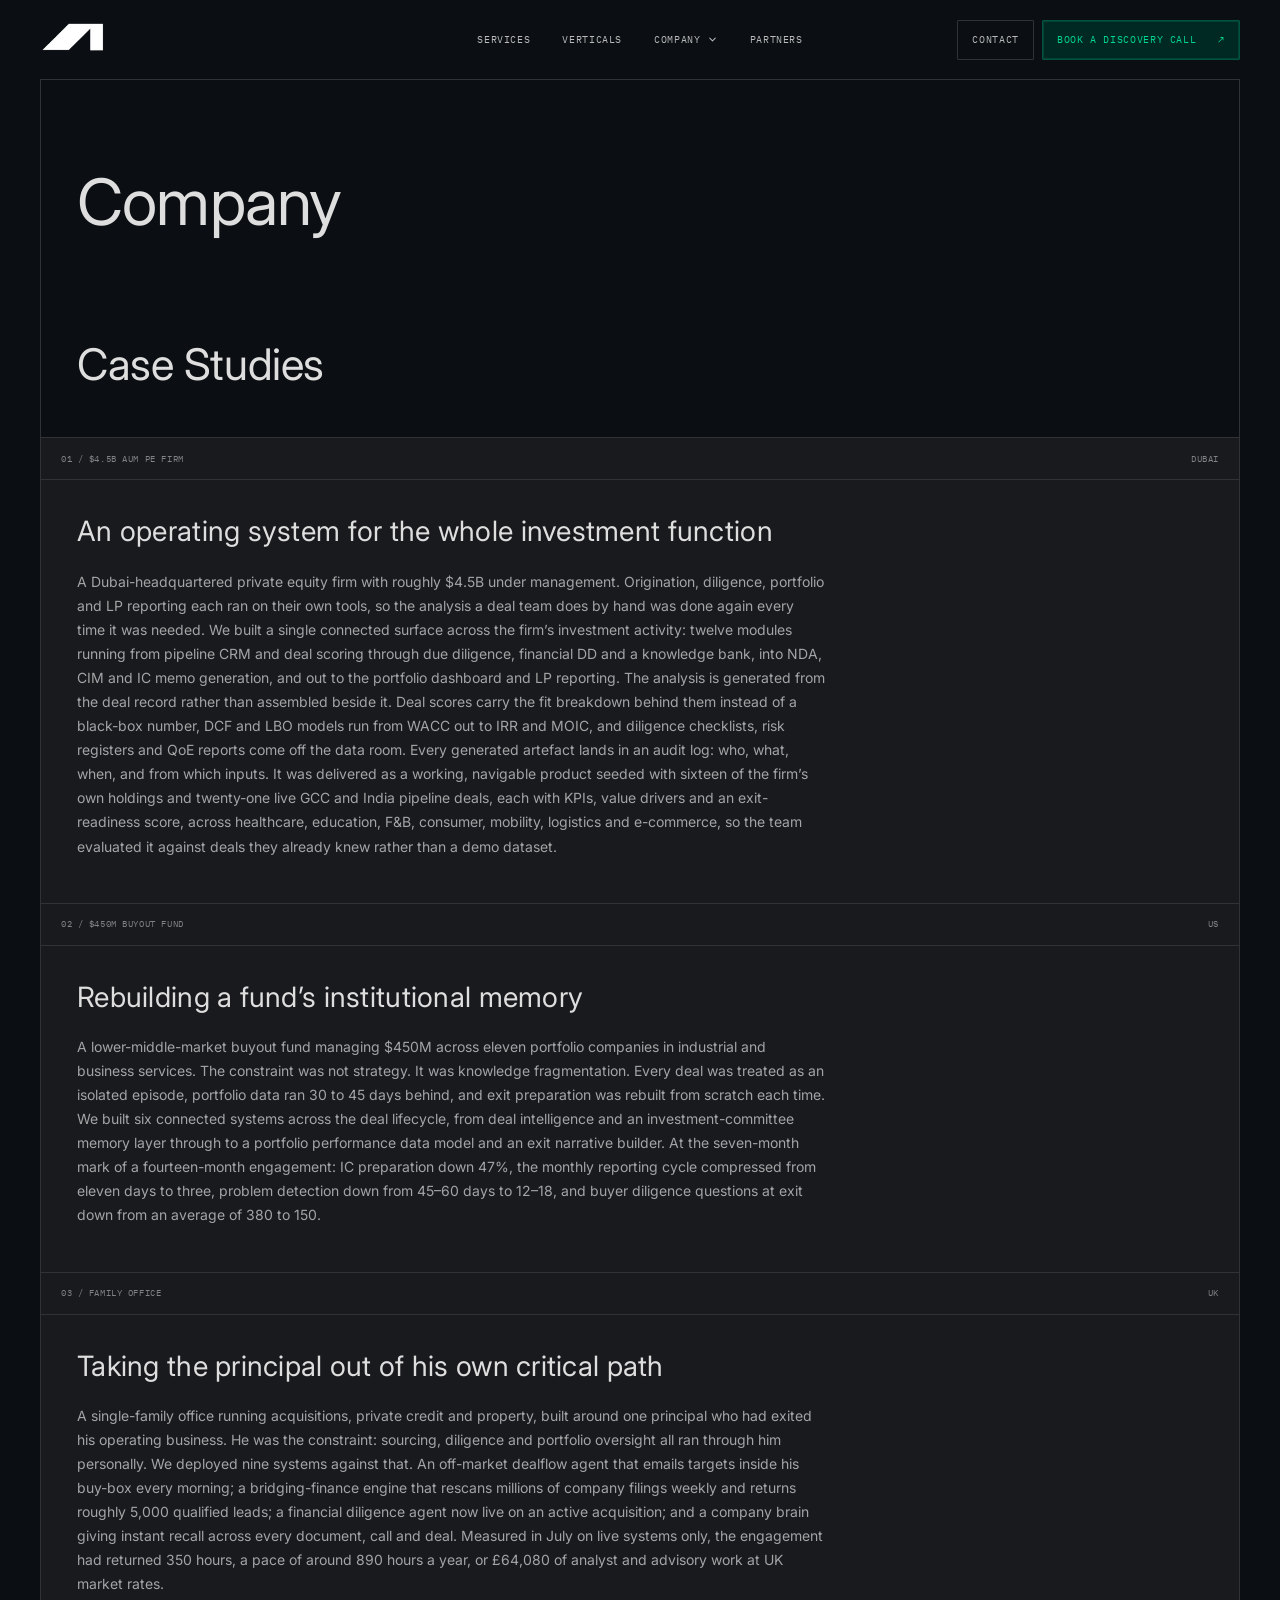
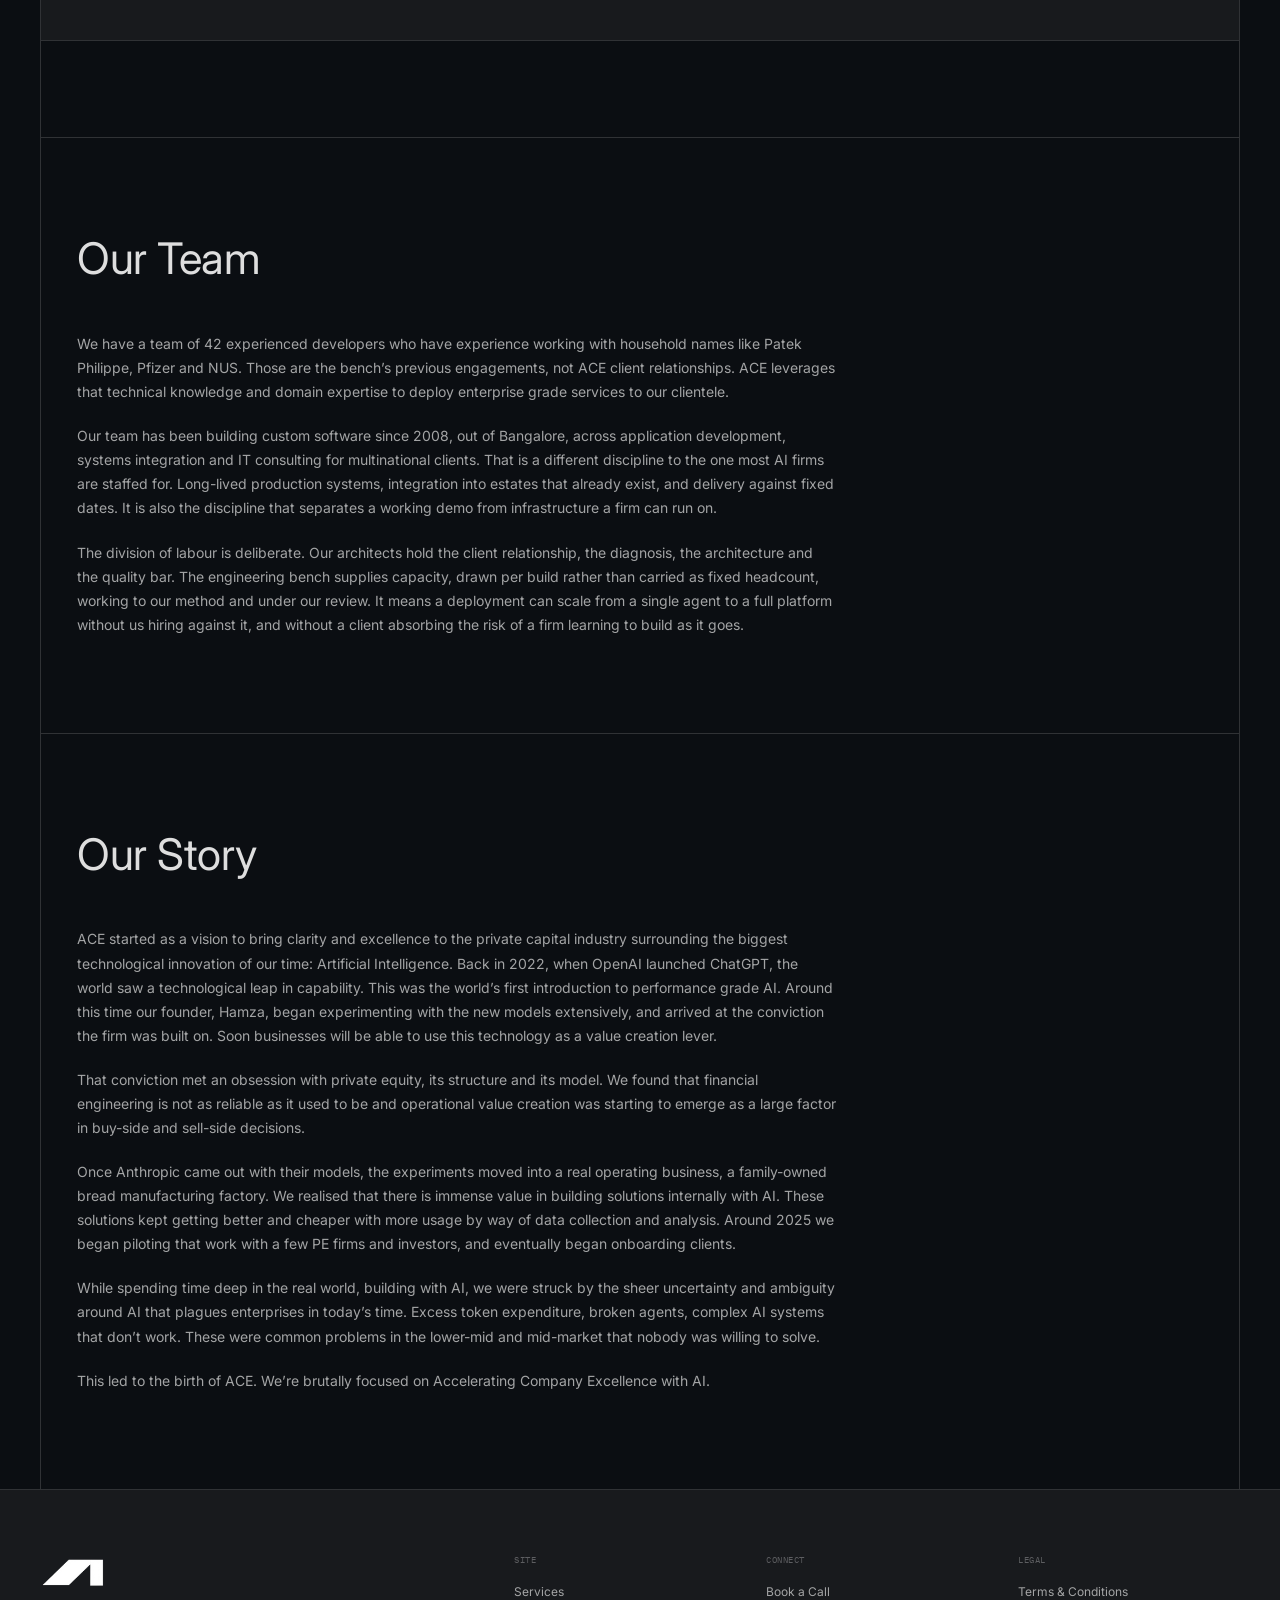
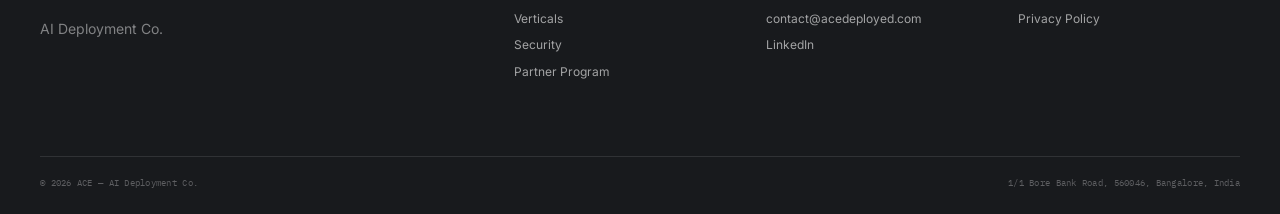
==== commit a6aa2312: "Carry two accuracy fixes across the design revert The reverted build reintroduced two claims that ha" ====
--- a/company.html
+++ b/company.html
@@ -80,7 +80,7 @@
 
     <section class="page-section shell" id="our-team">
       <h2>Our Team</h2>
-      <div class="prose"><p>We have a team of 42 experienced developers who have experience working with household names like Patek Philippe, Pfizer and NUS. ACE leverages that technical knowledge and domain expertise to deploy enterprise grade services to our clientele.</p><p>Our team has been building custom software since 2008, out of Bangalore, across application development, systems integration and IT consulting for multinational clients. That is a different discipline to the one most AI firms are staffed for. Long-lived production systems, integration into estates that already exist, and delivery against fixed dates. It is also the discipline that separates a working demo from infrastructure a firm can run on.</p><p>The division of labour is deliberate. Our architects hold the client relationship, the diagnosis, the architecture and the quality bar. The engineering bench supplies capacity, drawn per build rather than carried as fixed headcount, working to our method and under our review. It means a deployment can scale from a single agent to a full platform without us hiring against it, and without a client absorbing the risk of a firm learning to build as it goes.</p></div>
+      <div class="prose"><p>We have a team of 42 experienced developers who have experience working with household names like Patek Philippe, Pfizer and NUS. Those are the bench&rsquo;s previous engagements, not ACE client relationships. ACE leverages that technical knowledge and domain expertise to deploy enterprise grade services to our clientele.</p><p>Our team has been building custom software since 2008, out of Bangalore, across application development, systems integration and IT consulting for multinational clients. That is a different discipline to the one most AI firms are staffed for. Long-lived production systems, integration into estates that already exist, and delivery against fixed dates. It is also the discipline that separates a working demo from infrastructure a firm can run on.</p><p>The division of labour is deliberate. Our architects hold the client relationship, the diagnosis, the architecture and the quality bar. The engineering bench supplies capacity, drawn per build rather than carried as fixed headcount, working to our method and under our review. It means a deployment can scale from a single agent to a full platform without us hiring against it, and without a client absorbing the risk of a firm learning to build as it goes.</p></div>
     </section>
 
     <section class="page-section shell" id="our-story">
